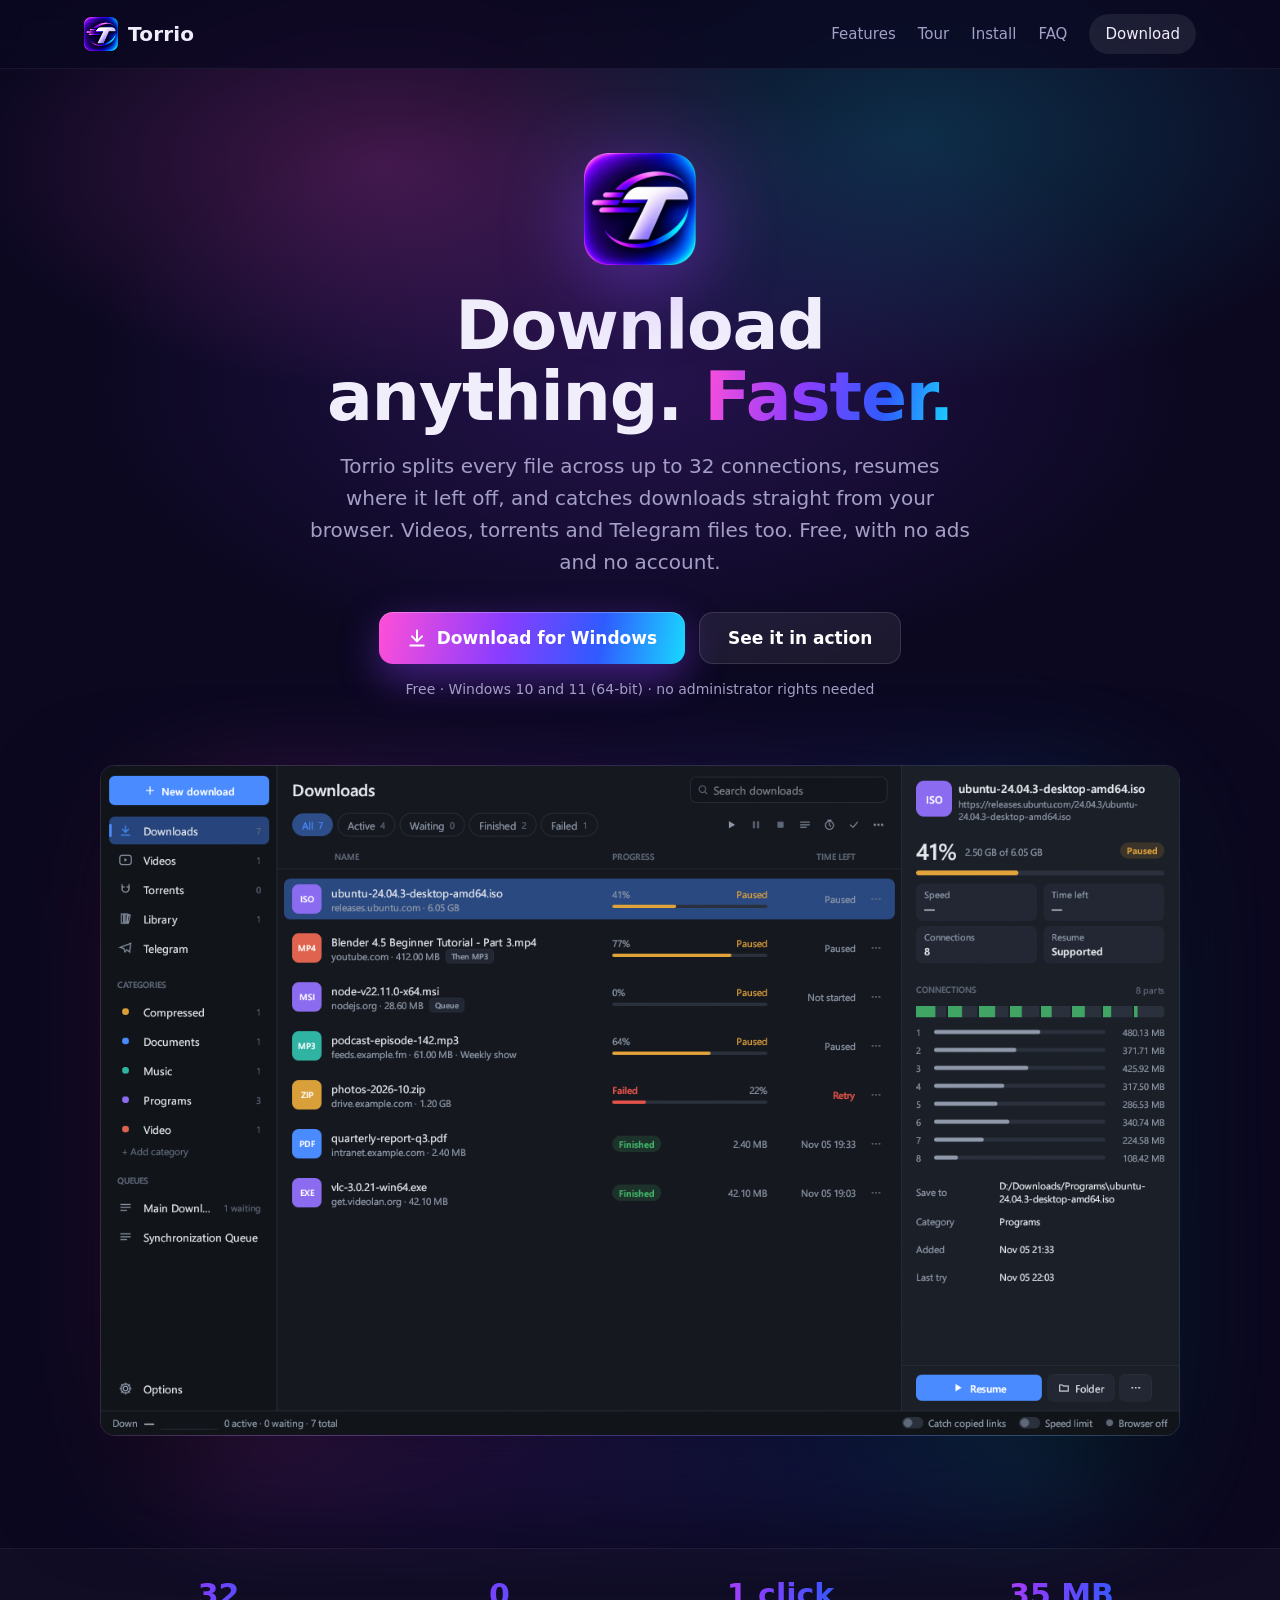
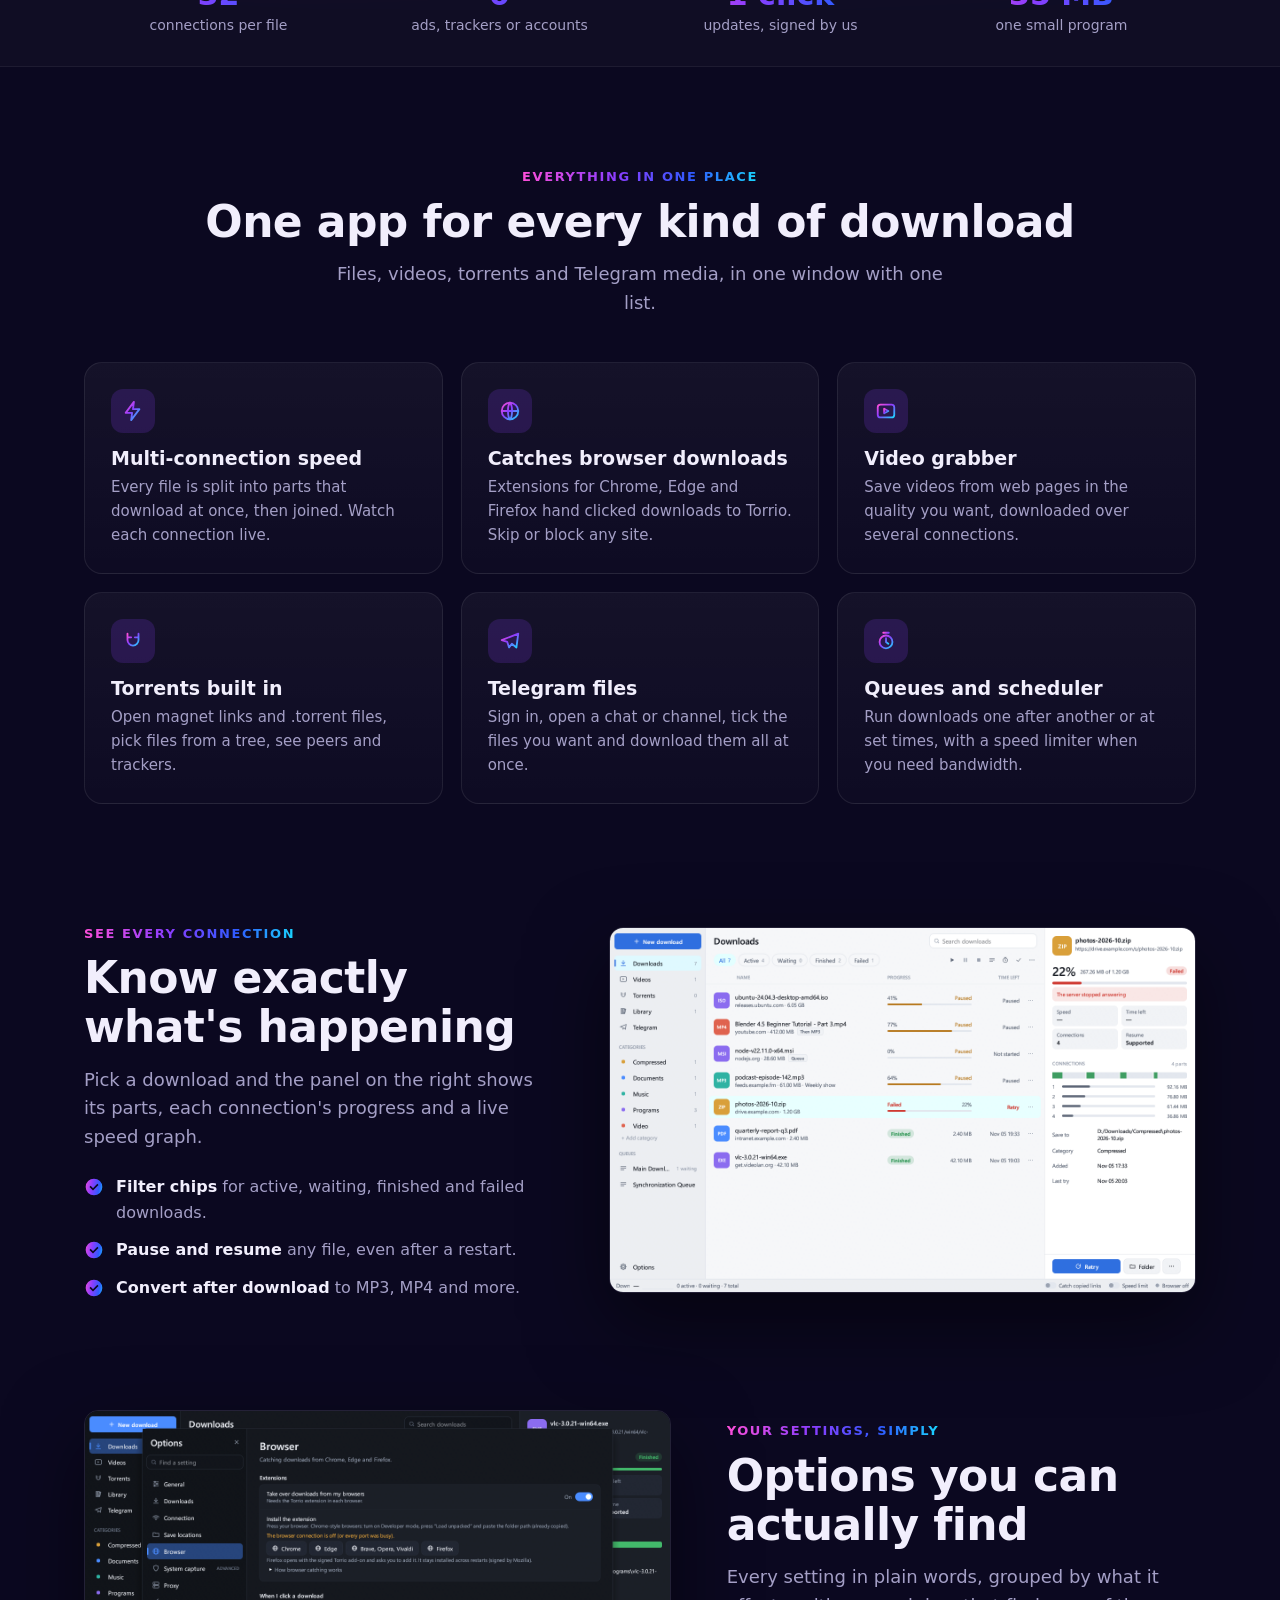
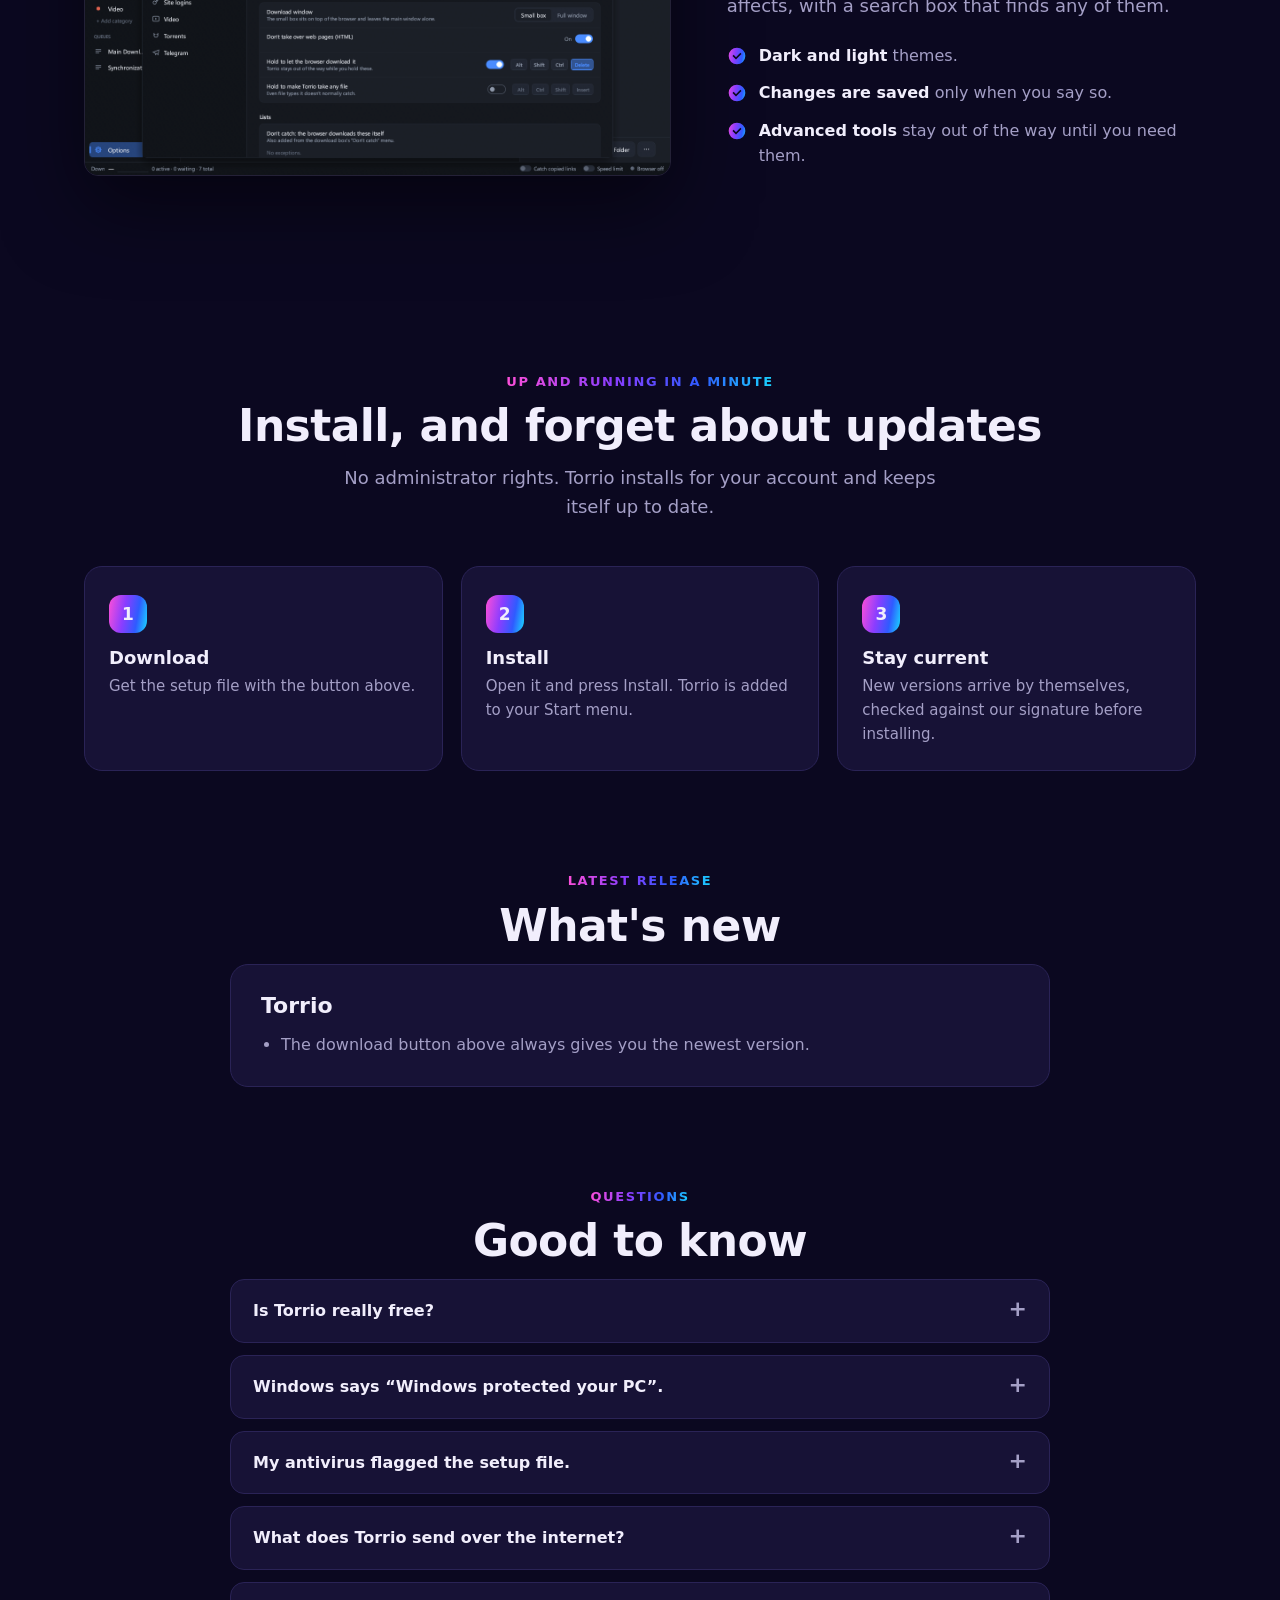
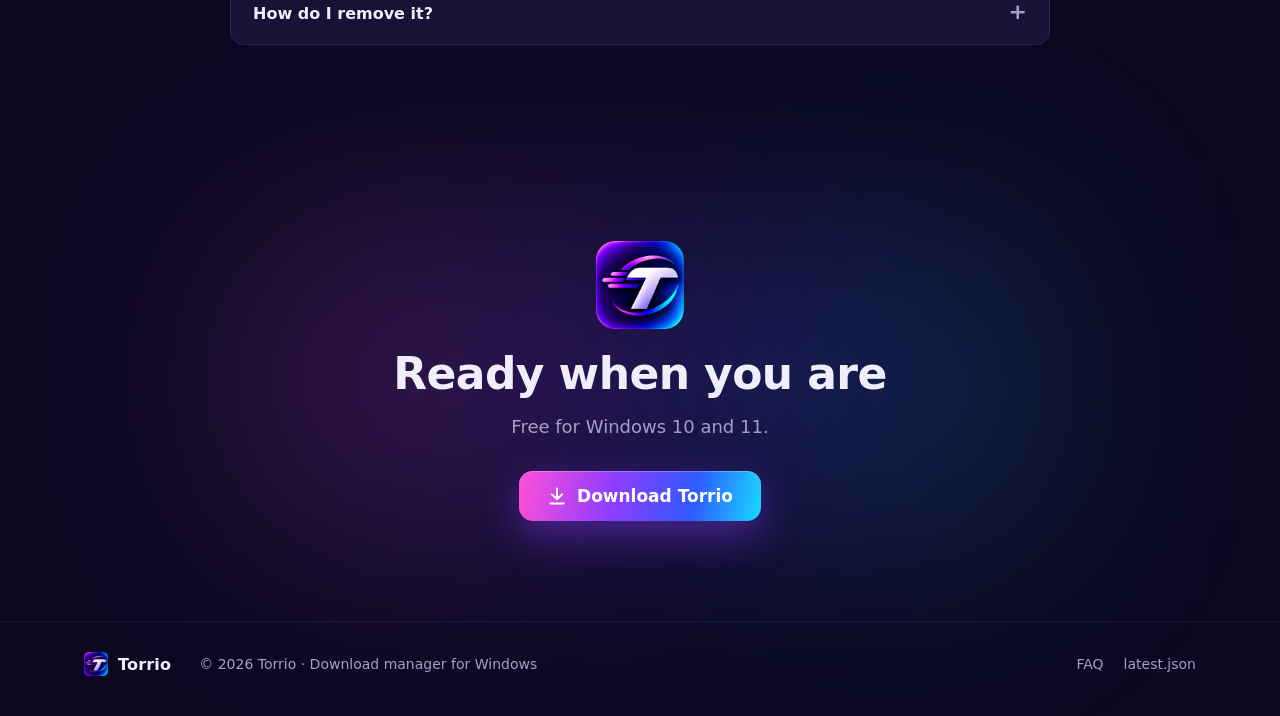
==== index.html @ 5f0082dd "Torrio 1.0.0: app, extension and website" ====
<!DOCTYPE html>
<html lang="en">
<head>
<meta charset="utf-8">
<meta name="viewport" content="width=device-width, initial-scale=1">
<title>Torrio — fast, free download manager for Windows</title>
<meta name="description" content="Torrio is a free download manager for Windows: multi-connection downloads with pause and resume, browser catching, video grabbing, torrents and Telegram files. No ads, no account.">
<meta property="og:title" content="Torrio — fast, free download manager for Windows">
<meta property="og:description" content="Multi-connection downloads, browser catching, videos, torrents and Telegram files. Free, no ads.">
<meta property="og:image" content="assets/logo.png">
<meta name="theme-color" content="#0b0820">
<link rel="icon" type="image/png" sizes="32x32" href="assets/favicon-32.png">
<link rel="apple-touch-icon" href="assets/apple-touch-icon.png">
<style>
  :root {
    /* Brand: the logo's night-blue square with a pink → violet → cyan sweep. */
    --night: #0b0820;
    --panel: #171236;
    --line: #2a2356;
    --text: #f1eefc;
    --weak: #a49fc6;
    --pink: #ff4fd8;
    --violet: #8b3dff;
    --blue: #2f5bff;
    --cyan: #19d9ff;
    --sweep: linear-gradient(100deg, var(--pink), var(--violet) 40%, var(--blue) 72%, var(--cyan));
    --font: "Segoe UI Variable Text", "Segoe UI", system-ui, -apple-system, "Helvetica Neue", Arial, sans-serif;
    --display: "Segoe UI Variable Display", "Segoe UI", system-ui, -apple-system, "Helvetica Neue", Arial, sans-serif;
    color-scheme: dark;
  }
  * { box-sizing: border-box; }
  html { scroll-behavior: smooth; }
  body { margin: 0; background: var(--night); color: var(--text); font: 16px/1.6 var(--font); overflow-x: hidden; }
  a { color: var(--cyan); text-decoration: none; }
  a:hover { text-decoration: underline; }
  img { max-width: 100%; height: auto; display: block; }
  .wrap { max-width: 1160px; margin: 0 auto; padding: 0 24px; }
  .grad { background: var(--sweep); -webkit-background-clip: text; background-clip: text; color: transparent; }
  :focus-visible { outline: 2px solid var(--cyan); outline-offset: 3px; border-radius: 6px; }

  header { position: sticky; top: 0; z-index: 10; backdrop-filter: blur(14px); background: rgba(11, 8, 32, .72); border-bottom: 1px solid rgba(255,255,255,.06); }
  header .wrap { display: flex; align-items: center; height: 68px; gap: 28px; }
  .brand { display: flex; align-items: center; gap: 10px; color: var(--text); font: 700 20px var(--display); letter-spacing: .2px; }
  .brand:hover { text-decoration: none; }
  .brand img { width: 34px; height: 34px; }
  nav { display: flex; gap: 22px; margin-left: auto; align-items: center; }
  nav a { color: var(--weak); font-size: 15px; }
  nav a:hover { color: var(--text); text-decoration: none; }
  .nav-cta { padding: 8px 16px; border-radius: 999px; background: rgba(255,255,255,.08); color: var(--text) !important; }
  @media (max-width: 720px) { nav a:not(.nav-cta) { display: none; } }

  .hero { position: relative; padding: 84px 0 40px; text-align: center; }
  .hero::before { content: ""; position: absolute; inset: -120px 0 auto; height: 720px; z-index: -1;
    background: radial-gradient(600px 320px at 30% 30%, rgba(255,79,216,.22), transparent 70%),
                radial-gradient(640px 360px at 72% 26%, rgba(25,217,255,.18), transparent 70%),
                radial-gradient(800px 420px at 50% 60%, rgba(139,61,255,.20), transparent 70%); }
  .hero-logo { width: 112px; height: 112px; margin: 0 auto 26px; filter: drop-shadow(0 18px 40px rgba(139,61,255,.45)); }
  .hero h1 { font: 800 clamp(38px, 6vw, 68px)/1.04 var(--display); letter-spacing: -1.2px; margin: 0 auto 18px; max-width: 900px; text-wrap: balance; }
  .hero p.lead { color: var(--weak); font-size: clamp(17px, 2vw, 20px); max-width: 660px; margin: 0 auto 34px; }
  .cta { display: flex; gap: 14px; justify-content: center; flex-wrap: wrap; }
  .btn { display: inline-flex; align-items: center; gap: 10px; padding: 15px 28px; border-radius: 14px; font: 700 17px var(--font); border: 0; cursor: pointer; color: #fff; }
  .btn:hover { text-decoration: none; }
  .btn svg { width: 20px; height: 20px; }
  .btn-main { background: var(--sweep); box-shadow: 0 14px 40px rgba(139,61,255,.45), inset 0 1px 0 rgba(255,255,255,.25); }
  .btn-main:hover { filter: brightness(1.08); }
  .btn-ghost { background: rgba(255,255,255,.07); border: 1px solid rgba(255,255,255,.12); }
  .meta { margin-top: 14px; color: var(--weak); font-size: 14px; }
  .shot { position: relative; margin: 64px auto 0; max-width: 1080px; }
  .shot::before { content: ""; position: absolute; inset: 8% 6% -4%; background: var(--sweep); filter: blur(70px); opacity: .45; z-index: -1; border-radius: 40px; }
  .shot img { border-radius: 14px; border: 1px solid rgba(255,255,255,.12); box-shadow: 0 40px 100px rgba(0,0,0,.6); }

  .strip { border-top: 1px solid rgba(255,255,255,.06); border-bottom: 1px solid rgba(255,255,255,.06); background: rgba(255,255,255,.02); margin-top: 72px; }
  .strip .wrap { display: grid; grid-template-columns: repeat(4, 1fr); gap: 12px; padding: 28px 24px; text-align: center; }
  .strip b { display: block; font: 800 30px var(--display); }
  .strip span { color: var(--weak); font-size: 14px; }
  @media (max-width: 720px) { .strip .wrap { grid-template-columns: repeat(2, 1fr); row-gap: 22px; } }

  section { padding: 96px 0; }
  .kicker { font-size: 13px; font-weight: 700; letter-spacing: 1.6px; text-transform: uppercase; display: inline-block; }
  h2 { font: 800 clamp(30px, 4vw, 44px)/1.12 var(--display); letter-spacing: -.6px; margin: 8px 0 14px; text-wrap: balance; }
  .sub { color: var(--weak); max-width: 620px; margin: 0 0 44px; font-size: 18px; }
  .center { text-align: center; }
  .center .sub { margin-left: auto; margin-right: auto; }

  .features { display: grid; grid-template-columns: repeat(3, 1fr); gap: 18px; }
  @media (max-width: 900px) { .features { grid-template-columns: repeat(2, 1fr); } }
  @media (max-width: 600px) { .features { grid-template-columns: 1fr; } }
  .card { background: linear-gradient(180deg, rgba(255,255,255,.045), rgba(255,255,255,.015)); border: 1px solid rgba(255,255,255,.08); border-radius: 18px; padding: 26px; }
  .card h3 { margin: 14px 0 6px; font: 700 19px var(--display); }
  .card p { margin: 0; color: var(--weak); font-size: 15px; }
  .ico { width: 44px; height: 44px; border-radius: 12px; display: grid; place-items: center; background: rgba(139,61,255,.18); }
  .ico svg { width: 22px; height: 22px; stroke: url(#sweep); }

  .split { display: grid; grid-template-columns: 1fr 1.25fr; gap: 56px; align-items: center; }
  .split.rev { grid-template-columns: 1.25fr 1fr; }
  .split.rev .text { order: 2; }
  @media (max-width: 900px) { .split, .split.rev { grid-template-columns: 1fr; } .split.rev .text { order: 0; } }
  .split img { border-radius: 14px; border: 1px solid rgba(255,255,255,.1); box-shadow: 0 30px 80px rgba(0,0,0,.5); }
  .ticks { list-style: none; padding: 0; margin: 22px 0 0; display: grid; gap: 12px; }
  .ticks li { display: flex; gap: 12px; color: var(--weak); }
  .ticks li::before { content: ""; flex: none; width: 20px; height: 20px; margin-top: 3px; border-radius: 50%; background: var(--sweep);
    -webkit-mask: url("data:image/svg+xml,%3Csvg xmlns='http://www.w3.org/2000/svg' viewBox='0 0 24 24'%3E%3Cpath d='M12 2a10 10 0 100 20 10 10 0 000-20zm-1.2 14.2L6.6 12l1.4-1.4 2.8 2.8 5.2-5.2 1.4 1.4-6.6 6.6z'/%3E%3C/svg%3E") center/contain no-repeat;
            mask: url("data:image/svg+xml,%3Csvg xmlns='http://www.w3.org/2000/svg' viewBox='0 0 24 24'%3E%3Cpath d='M12 2a10 10 0 100 20 10 10 0 000-20zm-1.2 14.2L6.6 12l1.4-1.4 2.8 2.8 5.2-5.2 1.4 1.4-6.6 6.6z'/%3E%3C/svg%3E") center/contain no-repeat; }
  .ticks b { color: var(--text); font-weight: 600; }

  .steps { display: grid; grid-template-columns: repeat(3, 1fr); gap: 18px; counter-reset: s; }
  @media (max-width: 800px) { .steps { grid-template-columns: 1fr; } }
  .step { position: relative; padding: 28px 24px 24px; border-radius: 18px; background: var(--panel); border: 1px solid var(--line); counter-increment: s; }
  .step::before { content: counter(s); display: grid; place-items: center; width: 38px; height: 38px; border-radius: 12px; background: var(--sweep); font: 800 17px var(--display); margin-bottom: 14px; }
  .step h3 { margin: 0 0 6px; font: 700 18px var(--display); }
  .step p { margin: 0; color: var(--weak); font-size: 15px; }

  .faq { max-width: 820px; margin: 0 auto; display: grid; gap: 12px; }
  details { background: var(--panel); border: 1px solid var(--line); border-radius: 14px; padding: 18px 22px; }
  summary { cursor: pointer; font-weight: 600; list-style: none; display: flex; justify-content: space-between; gap: 16px; }
  summary::-webkit-details-marker { display: none; }
  summary::after { content: "+"; color: var(--weak); font-size: 22px; line-height: 1; }
  details[open] summary::after { content: "–"; }
  details p { color: var(--weak); margin: 12px 0 0; }

  .release { max-width: 820px; margin: 0 auto; background: var(--panel); border: 1px solid var(--line); border-radius: 18px; padding: 28px 30px; }
  .release h3 { margin: 0; font: 700 22px var(--display); }
  .release .date { color: var(--weak); font-size: 14px; margin: 2px 0 14px; }
  .release ul { margin: 0; padding-left: 20px; color: var(--weak); }

  .final { text-align: center; padding: 100px 0; position: relative; }
  .final::before { content: ""; position: absolute; inset: 20% 20%; background: var(--sweep); filter: blur(120px); opacity: .25; z-index: -1; }
  .final img { width: 88px; margin: 0 auto 20px; }

  footer { border-top: 1px solid rgba(255,255,255,.06); padding: 30px 0 40px; color: var(--weak); font-size: 14px; }
  footer .wrap { display: flex; flex-wrap: wrap; gap: 14px 28px; align-items: center; }
  footer .brand { font-size: 16px; }
  footer .brand img { width: 24px; height: 24px; }
  footer .links { margin-left: auto; display: flex; gap: 20px; }
  footer a { color: var(--weak); }

  @media (prefers-reduced-motion: reduce) { html { scroll-behavior: auto; } }
</style>
</head>
<body>
<svg width="0" height="0" style="position:absolute" aria-hidden="true">
  <defs><linearGradient id="sweep" x1="0" y1="0" x2="1" y2="1"><stop offset="0" stop-color="#ff4fd8"/><stop offset=".45" stop-color="#8b3dff"/><stop offset="1" stop-color="#19d9ff"/></linearGradient></defs>
</svg>

<header>
  <div class="wrap">
    <a class="brand" href="#top"><img src="assets/logo.png" alt="" width="34" height="34">Torrio</a>
    <nav aria-label="Main">
      <a href="#features">Features</a>
      <a href="#tour">Tour</a>
      <a href="#install">Install</a>
      <a href="#faq">FAQ</a>
      <a class="nav-cta dl-link" href="#download">Download</a>
    </nav>
  </div>
</header>

<main id="top">
  <div class="hero">
    <div class="wrap">
      <img class="hero-logo" src="assets/logo.png" alt="Torrio logo" width="112" height="112">
      <h1>Download anything. <span class="grad">Faster.</span></h1>
      <p class="lead">Torrio splits every file across up to 32 connections, resumes where it left off, and catches downloads straight from your browser. Videos, torrents and Telegram files too. Free, with no ads and no account.</p>
      <div class="cta" id="download">
        <a class="btn btn-main dl-link" id="dl" href="#download">
          <svg viewBox="0 0 24 24" fill="none" stroke="currentColor" stroke-width="2.4" stroke-linecap="round" stroke-linejoin="round"><path d="M12 3v12M6 10l6 6 6-6M4 21h16"/></svg>
          <span id="dl-text">Download for Windows</span>
        </a>
        <a class="btn btn-ghost" href="#tour">See it in action</a>
      </div>
      <div class="meta" id="dl-meta">Free · Windows 10 and 11 (64-bit) · no administrator rights needed</div>
      <div class="shot"><img src="assets/screen-downloads.png" alt="Torrio's main window: downloads with progress bars and a detail panel showing eight connections" width="1320" height="820"></div>
    </div>
  </div>

  <div class="strip">
    <div class="wrap">
      <div><b class="grad">32</b><span>connections per file</span></div>
      <div><b class="grad">0</b><span>ads, trackers or accounts</span></div>
      <div><b class="grad">1 click</b><span>updates, signed by us</span></div>
      <div><b class="grad">35 MB</b><span>one small program</span></div>
    </div>
  </div>

  <section id="features">
    <div class="wrap">
      <div class="center">
        <div class="kicker grad">Everything in one place</div>
        <h2>One app for every kind of download</h2>
        <p class="sub">Files, videos, torrents and Telegram media, in one window with one list.</p>
      </div>
      <div class="features">
        <div class="card"><div class="ico"><svg viewBox="0 0 24 24" fill="none" stroke-width="2" stroke-linecap="round" stroke-linejoin="round"><path d="M13 2L4 14h7l-1 8 9-12h-7z"/></svg></div><h3>Multi-connection speed</h3><p>Every file is split into parts that download at once, then joined. Watch each connection live.</p></div>
        <div class="card"><div class="ico"><svg viewBox="0 0 24 24" fill="none" stroke-width="2" stroke-linecap="round" stroke-linejoin="round"><circle cx="12" cy="12" r="9"/><path d="M3 12h18M12 3c3 3 3 15 0 18M12 3c-3 3-3 15 0 18"/></svg></div><h3>Catches browser downloads</h3><p>Extensions for Chrome, Edge and Firefox hand clicked downloads to Torrio. Skip or block any site.</p></div>
        <div class="card"><div class="ico"><svg viewBox="0 0 24 24" fill="none" stroke-width="2" stroke-linecap="round" stroke-linejoin="round"><rect x="3" y="5" width="18" height="14" rx="3"/><path d="M10 9.5v5l4.5-2.5z"/></svg></div><h3>Video grabber</h3><p>Save videos from web pages in the quality you want, downloaded over several connections.</p></div>
        <div class="card"><div class="ico"><svg viewBox="0 0 24 24" fill="none" stroke-width="2" stroke-linecap="round" stroke-linejoin="round"><path d="M6 4v7a6 6 0 0012 0V4M6 8h4M14 8h4"/></svg></div><h3>Torrents built in</h3><p>Open magnet links and .torrent files, pick files from a tree, see peers and trackers.</p></div>
        <div class="card"><div class="ico"><svg viewBox="0 0 24 24" fill="none" stroke-width="2" stroke-linecap="round" stroke-linejoin="round"><path d="M21 4L3 11l6 2 2 6 3-4 5 4z"/></svg></div><h3>Telegram files</h3><p>Sign in, open a chat or channel, tick the files you want and download them all at once.</p></div>
        <div class="card"><div class="ico"><svg viewBox="0 0 24 24" fill="none" stroke-width="2" stroke-linecap="round" stroke-linejoin="round"><circle cx="12" cy="13" r="7"/><path d="M12 9v4l2.5 2M9 3h6"/></svg></div><h3>Queues and scheduler</h3><p>Run downloads one after another or at set times, with a speed limiter when you need bandwidth.</p></div>
      </div>
    </div>
  </section>

  <section id="tour" style="padding-top:20px">
    <div class="wrap" style="display:grid;gap:110px">
      <div class="split">
        <div class="text">
          <div class="kicker grad">See every connection</div>
          <h2>Know exactly what's happening</h2>
          <p class="sub" style="margin-bottom:0">Pick a download and the panel on the right shows its parts, each connection's progress and a live speed graph.</p>
          <ul class="ticks">
            <li><span><b>Filter chips</b> for active, waiting, finished and failed downloads.</span></li>
            <li><span><b>Pause and resume</b> any file, even after a restart.</span></li>
            <li><span><b>Convert after download</b> to MP3, MP4 and more.</span></li>
          </ul>
        </div>
        <img src="assets/screen-light.png" alt="Torrio in its light theme with a failed download selected and its connections listed" width="1320" height="820" loading="lazy">
      </div>
      <div class="split rev">
        <div class="text">
          <div class="kicker grad">Your settings, simply</div>
          <h2>Options you can actually find</h2>
          <p class="sub" style="margin-bottom:0">Every setting in plain words, grouped by what it affects, with a search box that finds any of them.</p>
          <ul class="ticks">
            <li><span><b>Dark and light</b> themes.</span></li>
            <li><span><b>Changes are saved</b> only when you say so.</span></li>
            <li><span><b>Advanced tools</b> stay out of the way until you need them.</span></li>
          </ul>
        </div>
        <img src="assets/screen-options.png" alt="Torrio's Options window showing the Browser section" width="1320" height="820" loading="lazy">
      </div>
    </div>
  </section>

  <section id="install">
    <div class="wrap">
      <div class="center">
        <div class="kicker grad">Up and running in a minute</div>
        <h2>Install, and forget about updates</h2>
        <p class="sub">No administrator rights. Torrio installs for your account and keeps itself up to date.</p>
      </div>
      <div class="steps">
        <div class="step"><h3>Download</h3><p>Get the setup file with the button above.</p></div>
        <div class="step"><h3>Install</h3><p>Open it and press Install. Torrio is added to your Start menu.</p></div>
        <div class="step"><h3>Stay current</h3><p>New versions arrive by themselves, checked against our signature before installing.</p></div>
      </div>
    </div>
  </section>

  <section id="changes" style="padding-top:0">
    <div class="wrap">
      <div class="center">
        <div class="kicker grad">Latest release</div>
        <h2>What's new</h2>
      </div>
      <div class="release">
        <h3 id="ch-ver">Torrio</h3>
        <div class="date" id="ch-date"></div>
        <ul id="ch-list"><li>The download button above always gives you the newest version.</li></ul>
      </div>
    </div>
  </section>

  <section id="faq" style="padding-top:0">
    <div class="wrap">
      <div class="center">
        <div class="kicker grad">Questions</div>
        <h2>Good to know</h2>
      </div>
      <div class="faq">
        <details><summary>Is Torrio really free?</summary><p>Yes. No ads, no paid tier and no account.</p></details>
        <details><summary>Windows says “Windows protected your PC”.</summary><p>New programs from small publishers can show this SmartScreen message. Click <b>More info</b>, then <b>Run anyway</b>.</p></details>
        <details><summary>My antivirus flagged the setup file.</summary><p>Some antivirus programs are suspicious of any new installer that sets up file types and browser integration. Torrio contains no malware. If yours objects, allow the file or report it as a false positive to your antivirus vendor.</p></details>
        <details><summary>What does Torrio send over the internet?</summary><p>Only what you download, plus a check on this website for new versions (you can turn that off in Options). No usage data.</p></details>
        <details><summary>How do I remove it?</summary><p>Windows <b>Settings › Apps</b>, like any other program. Files you downloaded are never touched.</p></details>
      </div>
    </div>
  </section>

  <div class="final">
    <div class="wrap">
      <img src="assets/logo.png" alt="" width="88" height="88" loading="lazy">
      <h2>Ready when you are</h2>
      <p class="sub" style="margin:0 auto 30px">Free for Windows 10 and 11.</p>
      <a class="btn btn-main dl-link" href="#download">
        <svg viewBox="0 0 24 24" fill="none" stroke="currentColor" stroke-width="2.4" stroke-linecap="round" stroke-linejoin="round"><path d="M12 3v12M6 10l6 6 6-6M4 21h16"/></svg>
        Download Torrio
      </a>
    </div>
  </div>
</main>

<footer>
  <div class="wrap">
    <a class="brand" href="#top"><img src="assets/logo.png" alt="" width="24" height="24">Torrio</a>
    <span>© <span id="year">2026</span> Torrio · Download manager for Windows</span>
    <div class="links"><a href="#faq">FAQ</a><a href="latest.json">latest.json</a></div>
  </div>
</footer>

<script>
document.getElementById("year").textContent = new Date().getFullYear();
// Fill the download buttons and "What's new" from the same signed latest.json the app reads.
fetch("latest.json", { cache: "no-store" })
  .then(r => r.ok ? r.json() : Promise.reject(r.status))
  .then(m => {
    if (!m || !m.url || !m.version) return;
    document.querySelectorAll(".dl-link").forEach(a => a.href = m.url);
    document.getElementById("dl-text").textContent = "Download Torrio " + m.version;
    const mb = m.size ? " · " + (m.size / 1048576).toFixed(1) + " MB" : "";
    document.getElementById("dl-meta").textContent = "Free · Windows 10 and 11 (64-bit)" + mb + (m.date ? " · released " + m.date : "");
    document.getElementById("ch-ver").textContent = "Version " + m.version;
    document.getElementById("ch-date").textContent = m.date || "";
    const lines = (m.notes || "").split("\n").map(s => s.replace(/^[\s\-*•]+/, "").trim()).filter(Boolean);
    if (lines.length) {
      const list = document.getElementById("ch-list");
      list.textContent = "";
      for (const l of lines) { const li = document.createElement("li"); li.textContent = l; list.appendChild(li); }
    }
  })
  .catch(() => {});
</script>
</body>
</html>
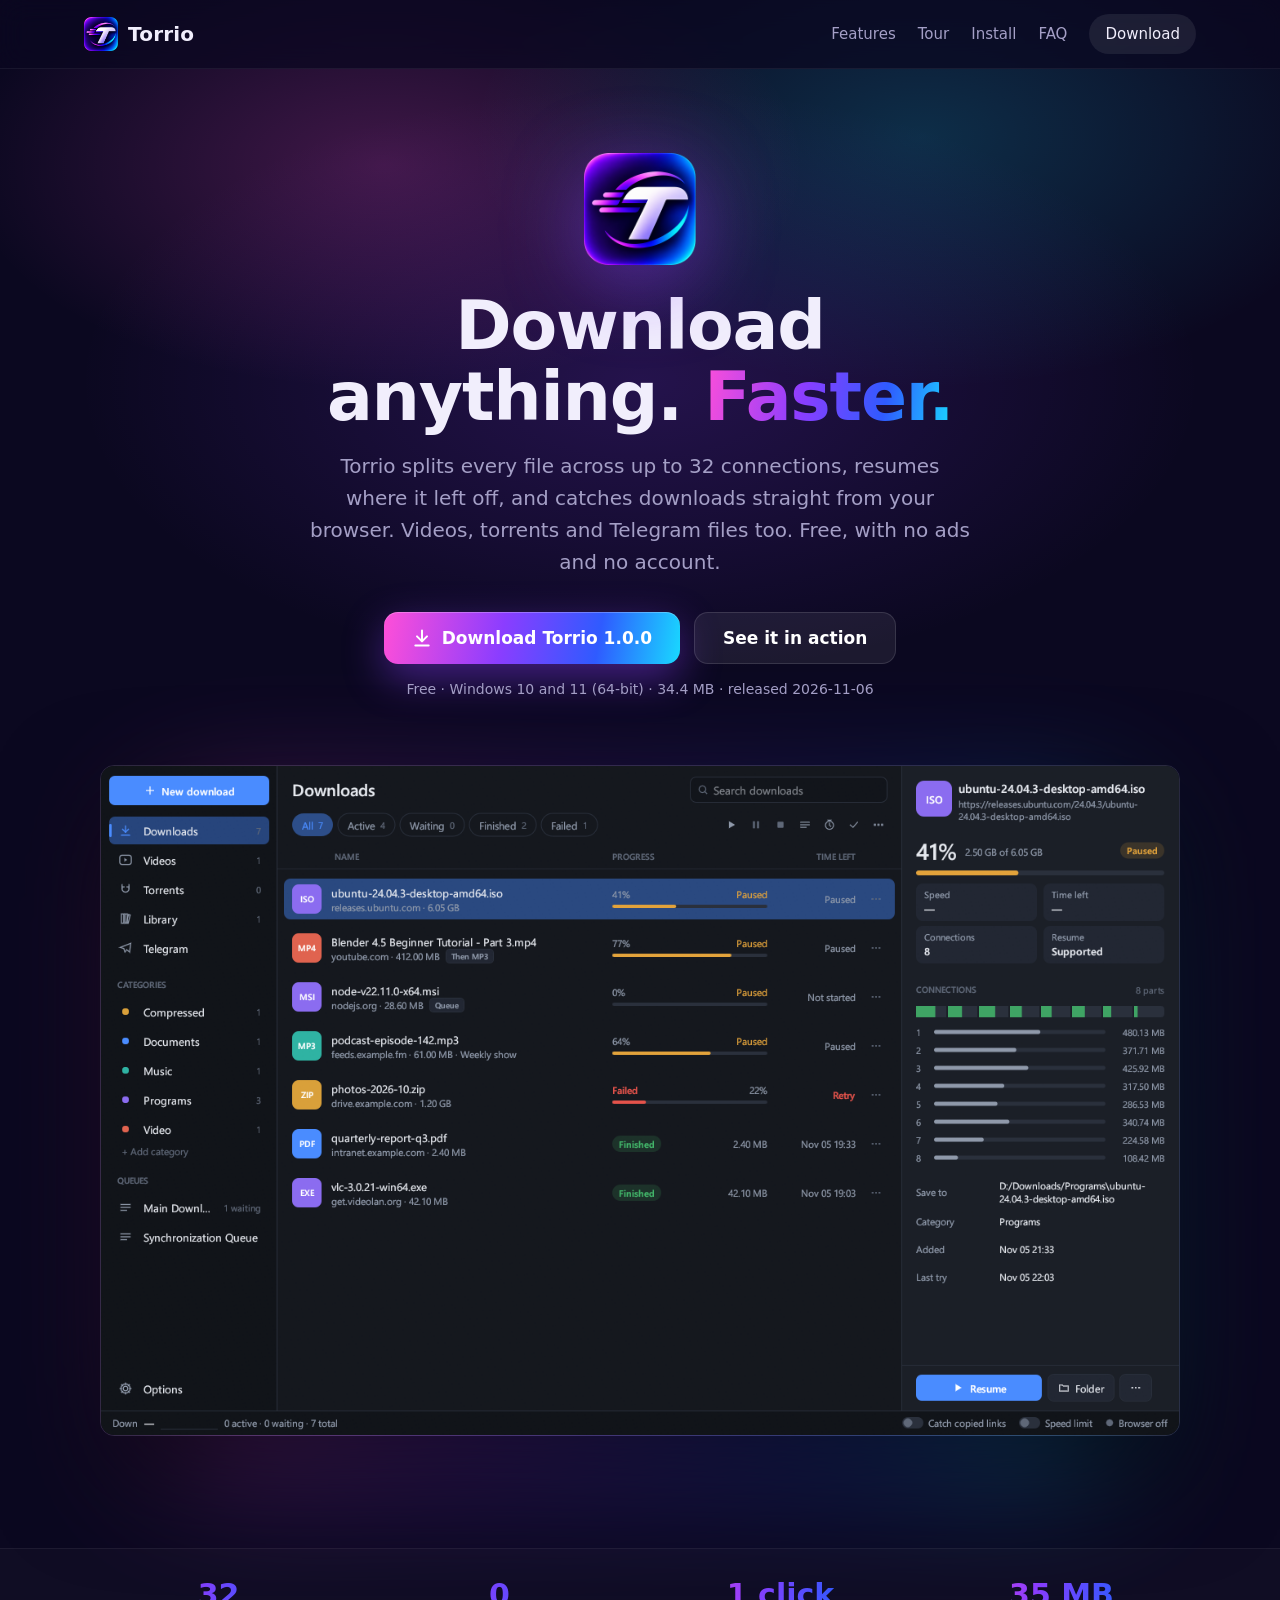
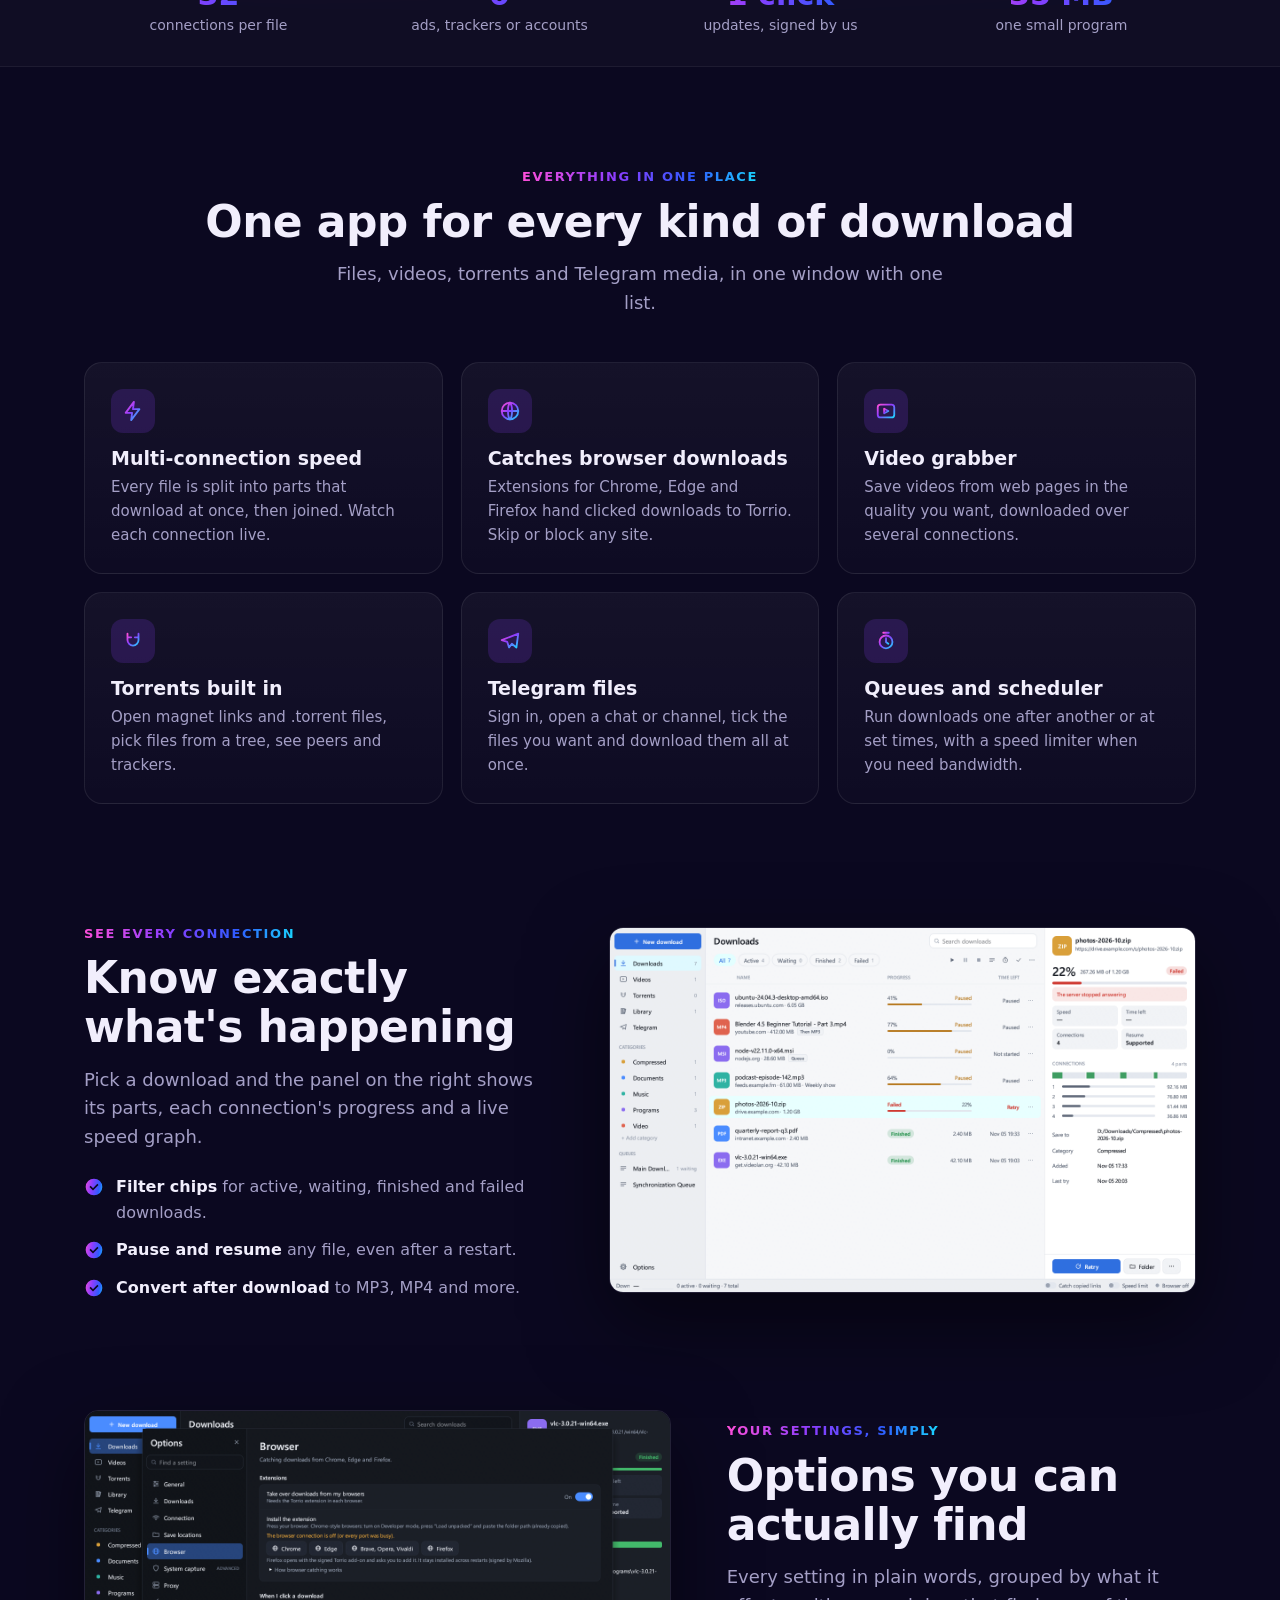
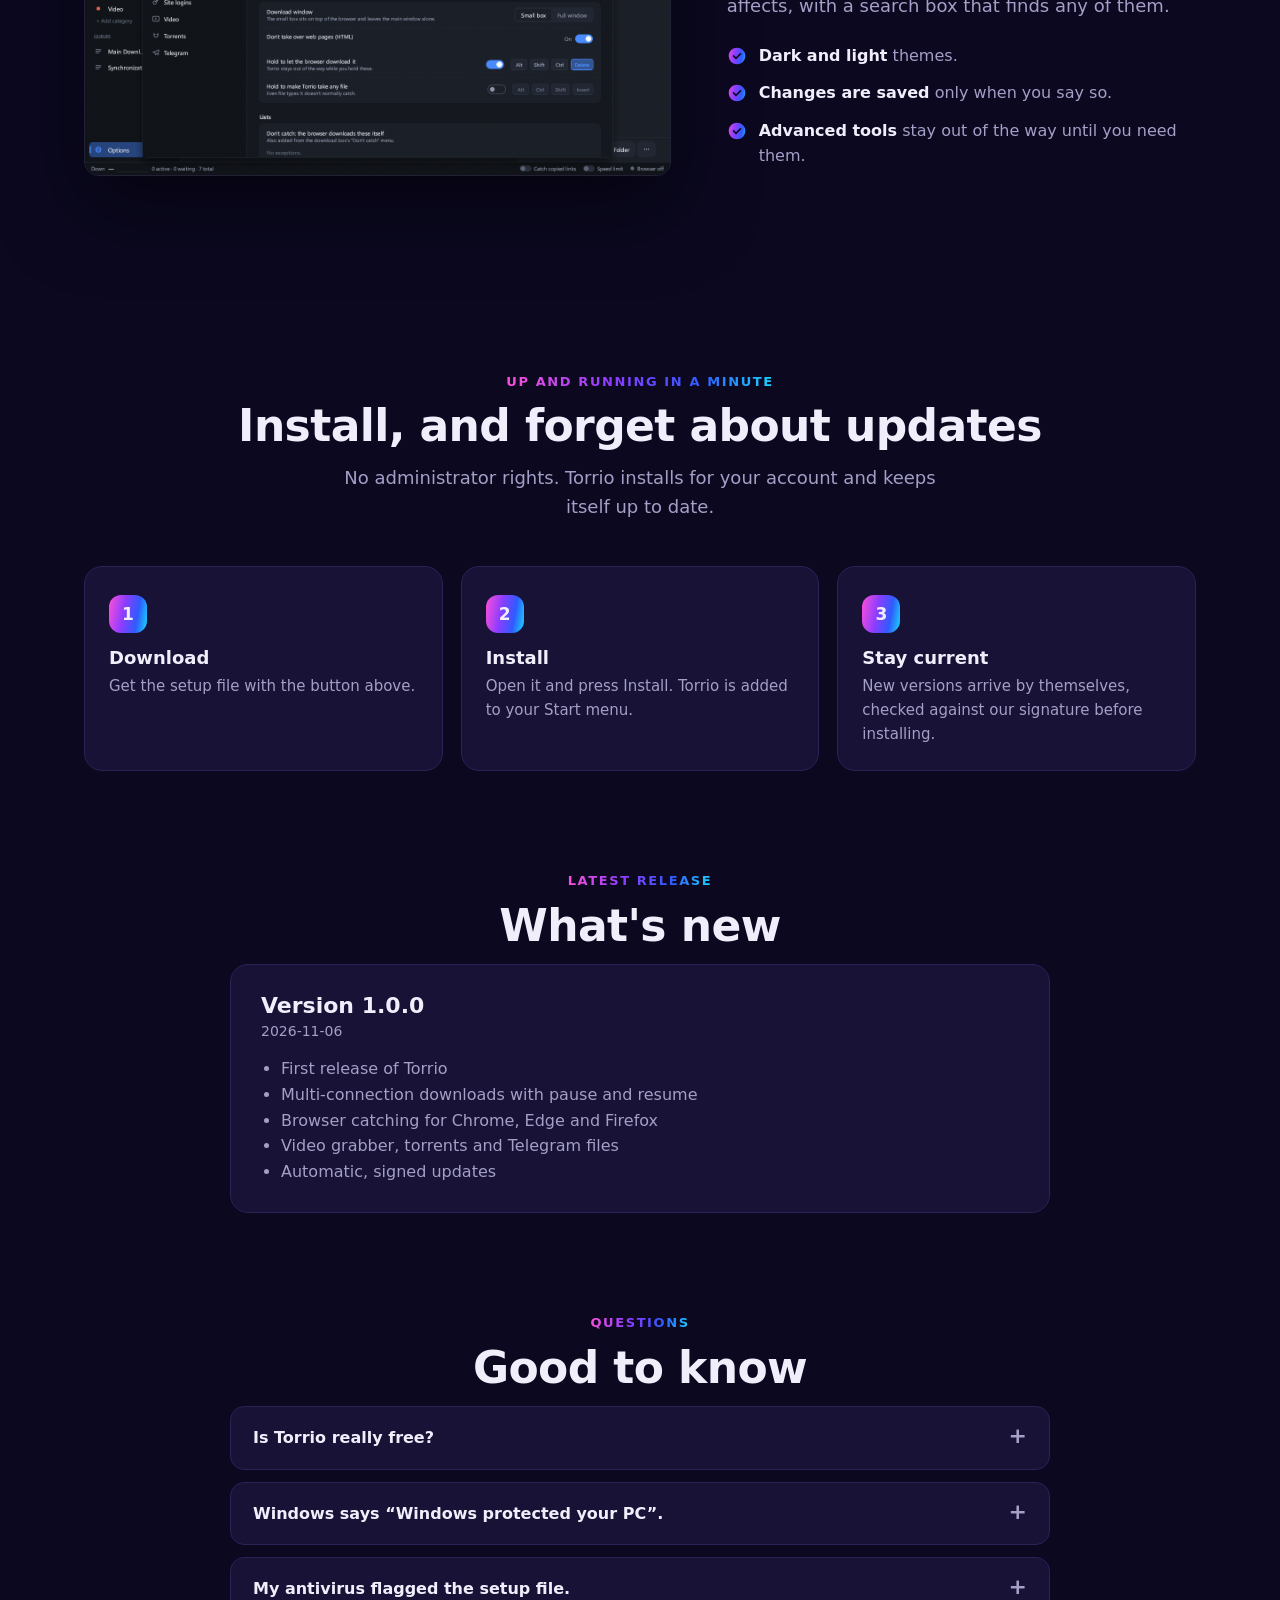
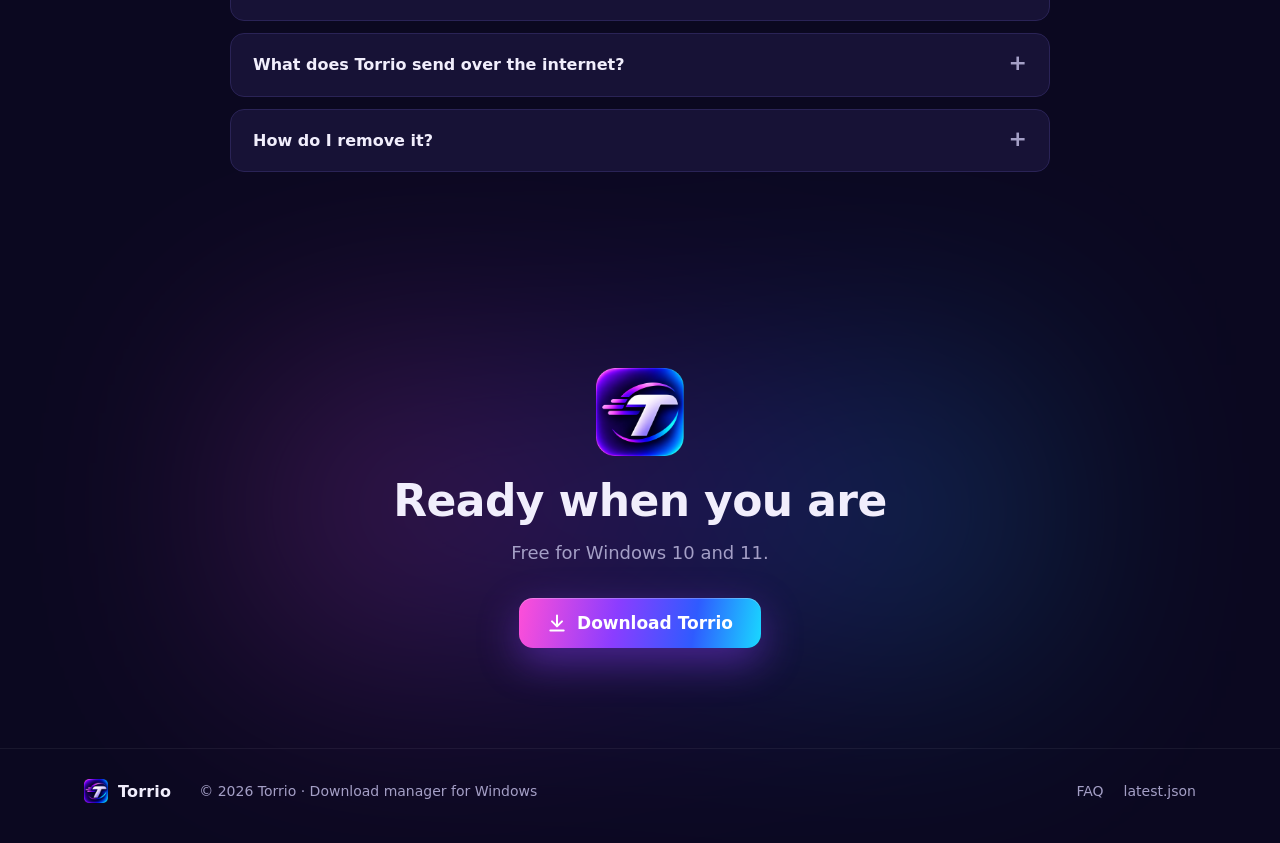
==== commit 0d659cda: "Website: download links fall back to the releases page; skip Jekyll" ====
--- a/index.html
+++ b/index.html
@@ -150,7 +150,7 @@
       <a href="#tour">Tour</a>
       <a href="#install">Install</a>
       <a href="#faq">FAQ</a>
-      <a class="nav-cta dl-link" href="#download">Download</a>
+      <a class="nav-cta dl-link" href="https://github.com/XDevNome/torrio-site/releases/latest">Download</a>
     </nav>
   </div>
 </header>
@@ -162,7 +162,7 @@
       <h1>Download anything. <span class="grad">Faster.</span></h1>
       <p class="lead">Torrio splits every file across up to 32 connections, resumes where it left off, and catches downloads straight from your browser. Videos, torrents and Telegram files too. Free, with no ads and no account.</p>
       <div class="cta" id="download">
-        <a class="btn btn-main dl-link" id="dl" href="#download">
+        <a class="btn btn-main dl-link" id="dl" href="https://github.com/XDevNome/torrio-site/releases/latest">
           <svg viewBox="0 0 24 24" fill="none" stroke="currentColor" stroke-width="2.4" stroke-linecap="round" stroke-linejoin="round"><path d="M12 3v12M6 10l6 6 6-6M4 21h16"/></svg>
           <span id="dl-text">Download for Windows</span>
         </a>
@@ -281,7 +281,7 @@
       <img src="assets/logo.png" alt="" width="88" height="88" loading="lazy">
       <h2>Ready when you are</h2>
       <p class="sub" style="margin:0 auto 30px">Free for Windows 10 and 11.</p>
-      <a class="btn btn-main dl-link" href="#download">
+      <a class="btn btn-main dl-link" href="https://github.com/XDevNome/torrio-site/releases/latest">
         <svg viewBox="0 0 24 24" fill="none" stroke="currentColor" stroke-width="2.4" stroke-linecap="round" stroke-linejoin="round"><path d="M12 3v12M6 10l6 6 6-6M4 21h16"/></svg>
         Download Torrio
       </a>
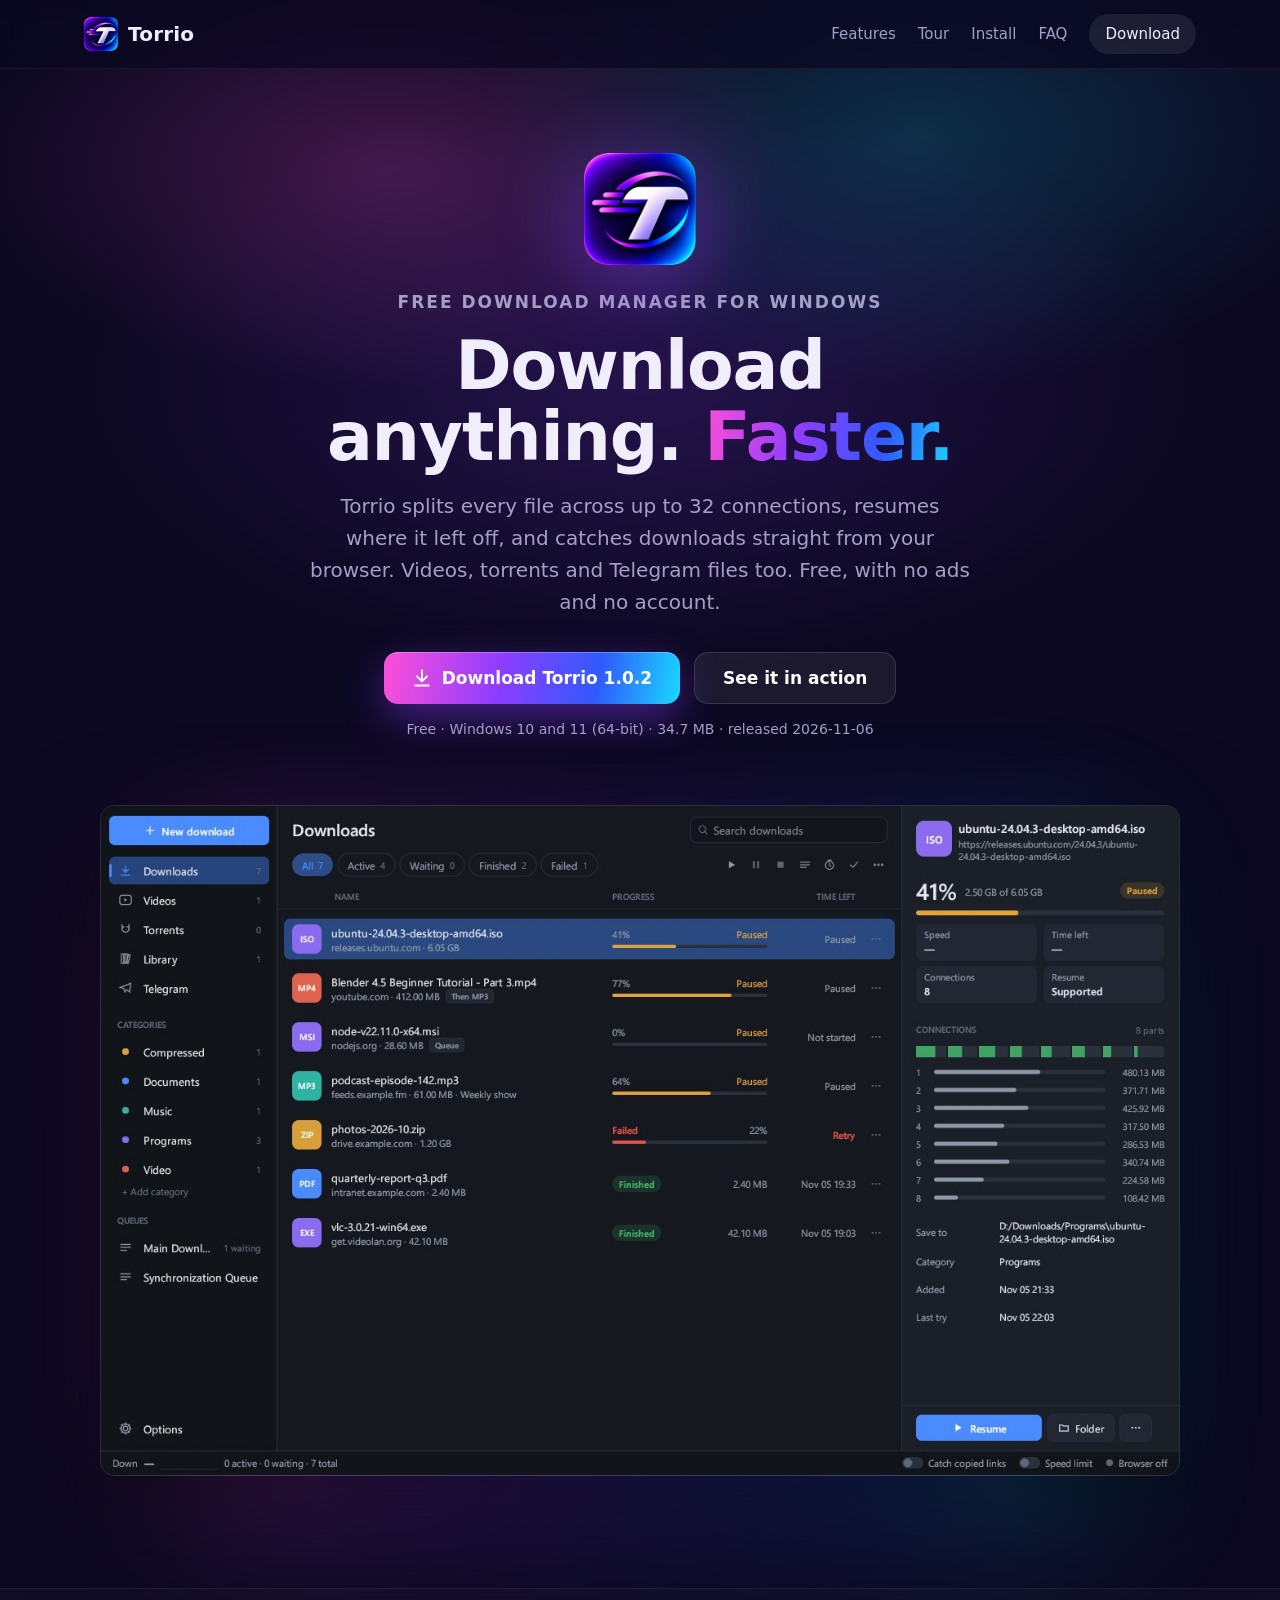
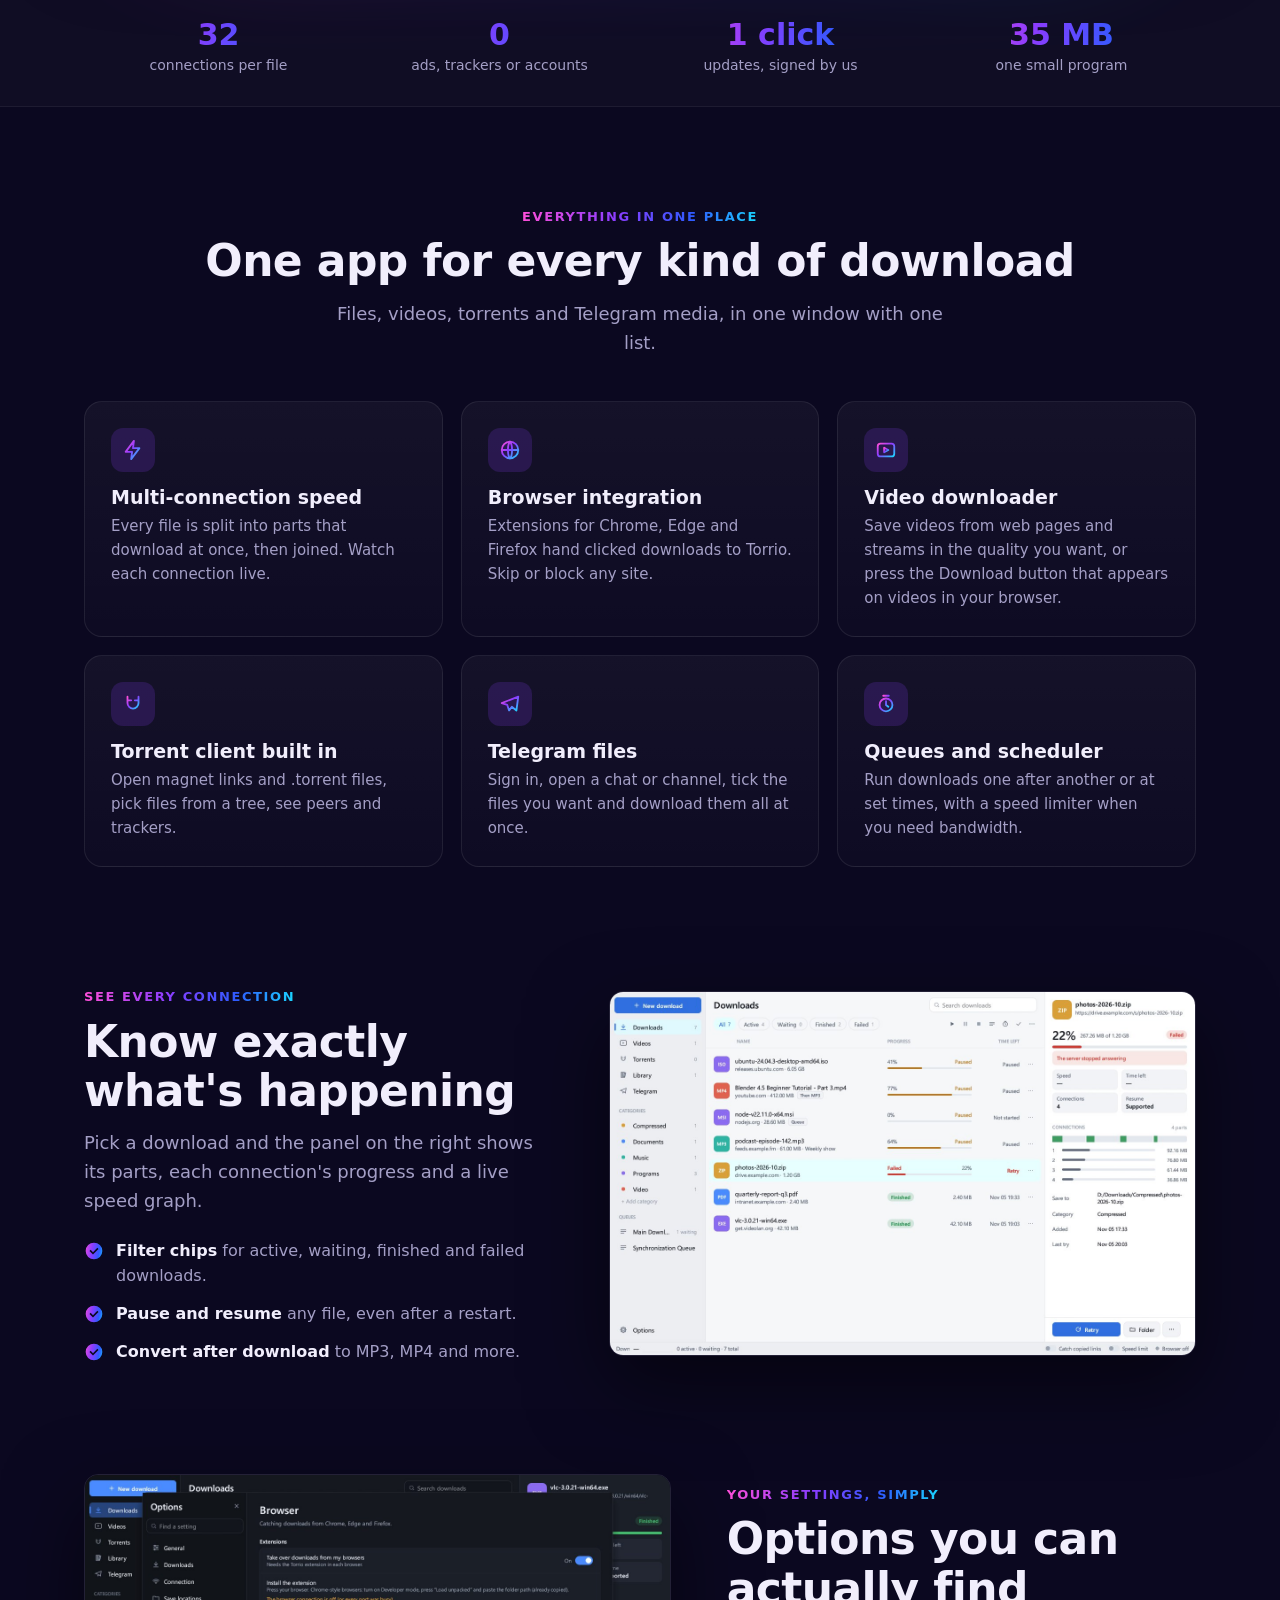
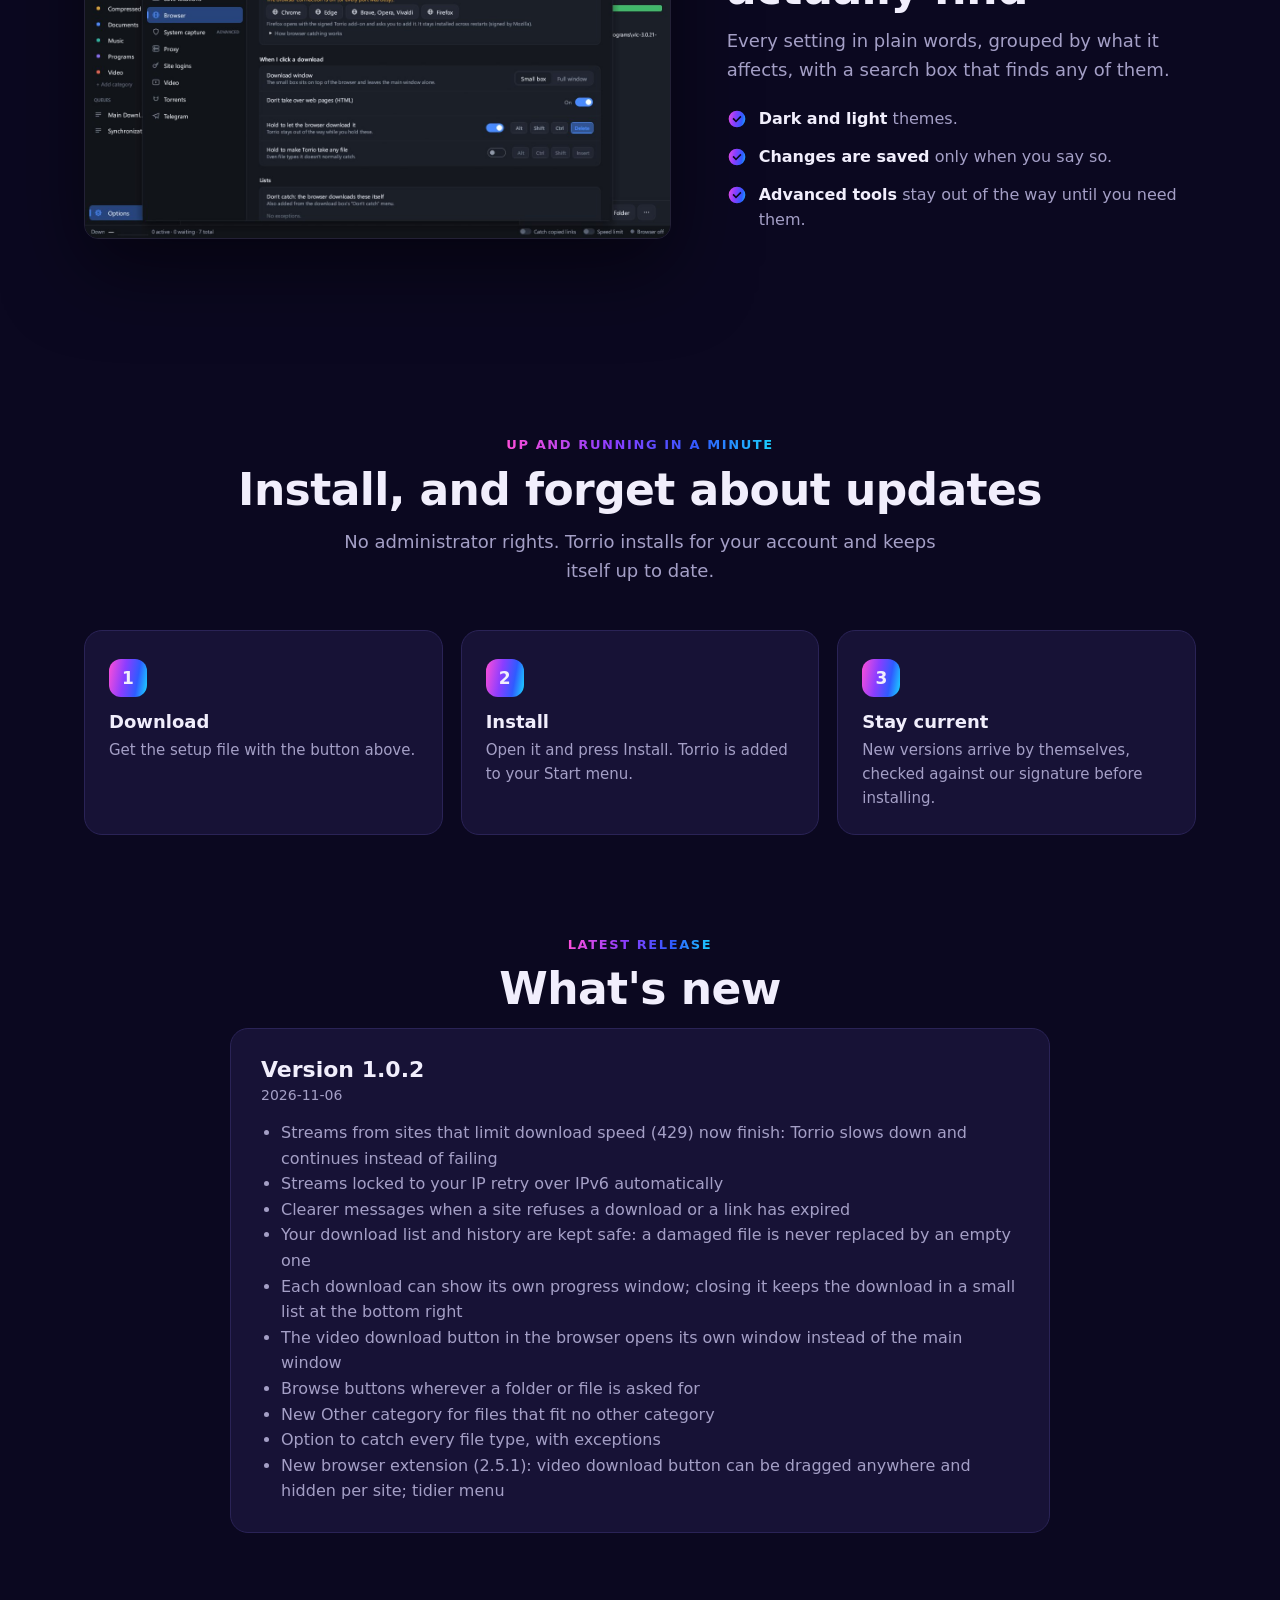
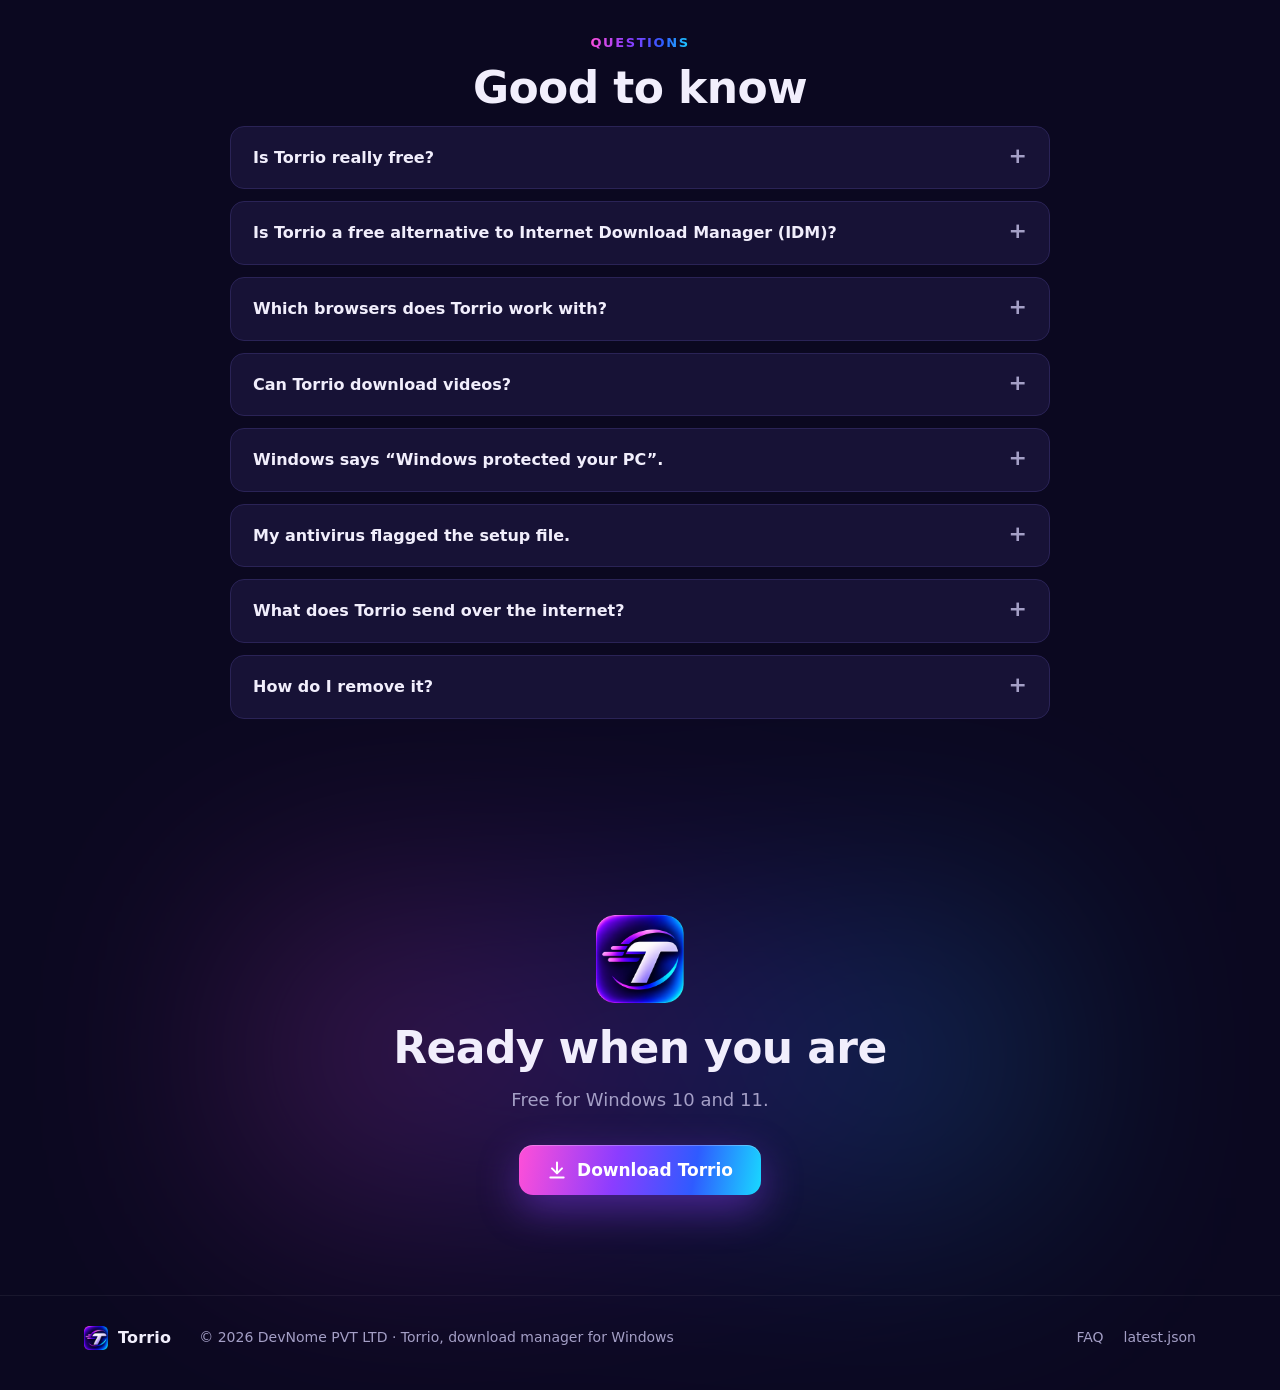
==== commit e8802ac0: "Website: search engine and sharing improvements" ====
--- a/index.html
+++ b/index.html
@@ -3,14 +3,97 @@
 <head>
 <meta charset="utf-8">
 <meta name="viewport" content="width=device-width, initial-scale=1">
-<title>Torrio — fast, free download manager for Windows</title>
-<meta name="description" content="Torrio is a free download manager for Windows: multi-connection downloads with pause and resume, browser catching, video grabbing, torrents and Telegram files. No ads, no account.">
-<meta property="og:title" content="Torrio — fast, free download manager for Windows">
-<meta property="og:description" content="Multi-connection downloads, browser catching, videos, torrents and Telegram files. Free, no ads.">
-<meta property="og:image" content="assets/logo.png">
+<title>Torrio: Free Download Manager for Windows 10 &amp; 11</title>
+<meta name="description" content="Torrio is a free download manager for Windows 10 and 11. Faster downloads over up to 32 connections, pause and resume, browser integration for Chrome, Edge and Firefox, a video downloader, torrents and Telegram files. No ads, no account.">
+<meta name="robots" content="index, follow, max-image-preview:large">
+<link rel="canonical" href="https://torrio.devnome.com/">
+<meta name="application-name" content="Torrio">
+<meta name="author" content="DevNome PVT LTD">
+<meta property="og:type" content="website">
+<meta property="og:site_name" content="Torrio">
+<meta property="og:url" content="https://torrio.devnome.com/">
+<meta property="og:title" content="Torrio: Free Download Manager for Windows">
+<meta property="og:description" content="Faster downloads over many connections, browser catching, a video downloader, torrents and Telegram files. Free, no ads, no account.">
+<meta property="og:image" content="https://torrio.devnome.com/assets/og-image.jpg">
+<meta property="og:image:width" content="1200">
+<meta property="og:image:height" content="630">
+<meta property="og:image:alt" content="Torrio download manager: download anything, faster">
+<meta property="og:locale" content="en_US">
+<meta name="twitter:card" content="summary_large_image">
+<meta name="twitter:title" content="Torrio: Free Download Manager for Windows">
+<meta name="twitter:description" content="Faster downloads over many connections, browser catching, a video downloader, torrents and Telegram files. Free, no ads.">
+<meta name="twitter:image" content="https://torrio.devnome.com/assets/og-image.jpg">
 <meta name="theme-color" content="#0b0820">
 <link rel="icon" type="image/png" sizes="32x32" href="assets/favicon-32.png">
 <link rel="apple-touch-icon" href="assets/apple-touch-icon.png">
+<link rel="preload" as="image" href="assets/screen-downloads.jpg" fetchpriority="high">
+<script type="application/ld+json">
+{
+  "@context": "https://schema.org",
+  "@graph": [
+    {
+      "@type": "SoftwareApplication",
+      "@id": "https://torrio.devnome.com/#app",
+      "name": "Torrio",
+      "alternateName": "Torrio Download Manager",
+      "description": "Free download manager for Windows with multi-connection downloads, pause and resume, browser integration, a video downloader, torrents and Telegram files.",
+      "url": "https://torrio.devnome.com/",
+      "downloadUrl": "https://github.com/XDevNome/torrio-site/releases/latest",
+      "applicationCategory": "UtilitiesApplication",
+      "applicationSubCategory": "Download manager",
+      "operatingSystem": "Windows 10, Windows 11",
+      "image": "https://torrio.devnome.com/assets/logo-256.png",
+      "screenshot": [
+        "https://torrio.devnome.com/assets/screen-downloads.jpg",
+        "https://torrio.devnome.com/assets/screen-light.jpg",
+        "https://torrio.devnome.com/assets/screen-options.jpg"
+      ],
+      "featureList": [
+        "Up to 32 connections per file",
+        "Pause and resume, even after a restart",
+        "Catches downloads from Chrome, Edge and Firefox",
+        "Video downloader for web pages and streams",
+        "Built-in torrent client with magnet links",
+        "Telegram file downloads",
+        "Queues, scheduler and speed limiter",
+        "Convert downloads to MP3, MP4 and more",
+        "Signed automatic updates"
+      ],
+      "isAccessibleForFree": true,
+      "offers": { "@type": "Offer", "price": "0", "priceCurrency": "USD" },
+      "publisher": { "@id": "https://torrio.devnome.com/#org" }
+    },
+    {
+      "@type": "Organization",
+      "@id": "https://torrio.devnome.com/#org",
+      "name": "DevNome PVT LTD",
+      "legalName": "DevNome PVT LTD",
+      "url": "https://torrio.devnome.com/",
+      "logo": "https://torrio.devnome.com/assets/logo-256.png"
+    },
+    {
+      "@type": "WebSite",
+      "@id": "https://torrio.devnome.com/#site",
+      "name": "Torrio",
+      "url": "https://torrio.devnome.com/",
+      "publisher": { "@id": "https://torrio.devnome.com/#org" }
+    },
+    {
+      "@type": "FAQPage",
+      "mainEntity": [
+        { "@type": "Question", "name": "Is Torrio really free?", "acceptedAnswer": { "@type": "Answer", "text": "Yes. No ads, no paid tier and no account." } },
+        { "@type": "Question", "name": "Is Torrio a free alternative to Internet Download Manager (IDM)?", "acceptedAnswer": { "@type": "Answer", "text": "Torrio does the same core job as IDM: it splits files across many connections, resumes interrupted downloads, catches downloads from your browser and saves videos from web pages. It is free, and also downloads torrents and Telegram files." } },
+        { "@type": "Question", "name": "Which browsers does Torrio work with?", "acceptedAnswer": { "@type": "Answer", "text": "Google Chrome, Microsoft Edge, Firefox and other Chromium-based browsers. Torrio installs its browser extension for you from Options › Browser." } },
+        { "@type": "Question", "name": "Can Torrio download videos?", "acceptedAnswer": { "@type": "Answer", "text": "Yes. Its video grabber saves videos from web pages in the quality you choose, including streamed (HLS) videos, and a Download button appears on videos in your browser. Videos protected with DRM cannot be saved." } },
+        { "@type": "Question", "name": "Windows says “Windows protected your PC”.", "acceptedAnswer": { "@type": "Answer", "text": "New programs from small publishers can show this SmartScreen message. Click More info, then Run anyway." } },
+        { "@type": "Question", "name": "My antivirus flagged the setup file.", "acceptedAnswer": { "@type": "Answer", "text": "Some antivirus programs are suspicious of any new installer that sets up file types and browser integration. Torrio contains no malware. If yours objects, allow the file or report it as a false positive to your antivirus vendor." } },
+        { "@type": "Question", "name": "What does Torrio send over the internet?", "acceptedAnswer": { "@type": "Answer", "text": "Only what you download, plus a check on this website for new versions (you can turn that off in Options). No usage data." } },
+        { "@type": "Question", "name": "How do I remove it?", "acceptedAnswer": { "@type": "Answer", "text": "Windows Settings › Apps, like any other program. Files you downloaded are never touched." } }
+      ]
+    }
+  ]
+}
+</script>
 <style>
   :root {
     /* Brand: the logo's night-blue square with a pink → violet → cyan sweep. */
@@ -56,6 +139,7 @@
                 radial-gradient(800px 420px at 50% 60%, rgba(139,61,255,.20), transparent 70%); }
   .hero-logo { width: 112px; height: 112px; margin: 0 auto 26px; filter: drop-shadow(0 18px 40px rgba(139,61,255,.45)); }
   .hero h1 { font: 800 clamp(38px, 6vw, 68px)/1.04 var(--display); letter-spacing: -1.2px; margin: 0 auto 18px; max-width: 900px; text-wrap: balance; }
+  .h1-kicker { display: block; font: 600 clamp(14px, 1.6vw, 17px)/1.4 var(--font); letter-spacing: 2px; text-transform: uppercase; color: var(--weak); margin-bottom: 16px; }
   .hero p.lead { color: var(--weak); font-size: clamp(17px, 2vw, 20px); max-width: 660px; margin: 0 auto 34px; }
   .cta { display: flex; gap: 14px; justify-content: center; flex-wrap: wrap; }
   .btn { display: inline-flex; align-items: center; gap: 10px; padding: 15px 28px; border-radius: 14px; font: 700 17px var(--font); border: 0; cursor: pointer; color: #fff; }
@@ -144,7 +228,7 @@
 
 <header>
   <div class="wrap">
-    <a class="brand" href="#top"><img src="assets/logo.png" alt="" width="34" height="34">Torrio</a>
+    <a class="brand" href="#top"><img src="assets/logo-64.png" alt="" width="34" height="34">Torrio</a>
     <nav aria-label="Main">
       <a href="#features">Features</a>
       <a href="#tour">Tour</a>
@@ -158,8 +242,8 @@
 <main id="top">
   <div class="hero">
     <div class="wrap">
-      <img class="hero-logo" src="assets/logo.png" alt="Torrio logo" width="112" height="112">
-      <h1>Download anything. <span class="grad">Faster.</span></h1>
+      <img class="hero-logo" src="assets/logo-256.png" alt="Torrio logo" width="112" height="112">
+      <h1><span class="h1-kicker">Free download manager for Windows</span>Download anything. <span class="grad">Faster.</span></h1>
       <p class="lead">Torrio splits every file across up to 32 connections, resumes where it left off, and catches downloads straight from your browser. Videos, torrents and Telegram files too. Free, with no ads and no account.</p>
       <div class="cta" id="download">
         <a class="btn btn-main dl-link" id="dl" href="https://github.com/XDevNome/torrio-site/releases/latest">
@@ -169,7 +253,7 @@
         <a class="btn btn-ghost" href="#tour">See it in action</a>
       </div>
       <div class="meta" id="dl-meta">Free · Windows 10 and 11 (64-bit) · no administrator rights needed</div>
-      <div class="shot"><img src="assets/screen-downloads.png" alt="Torrio's main window: downloads with progress bars and a detail panel showing eight connections" width="1320" height="820"></div>
+      <div class="shot"><img src="assets/screen-downloads.jpg" alt="Torrio download manager main window: downloads with progress bars and a detail panel showing eight connections" width="1320" height="820" fetchpriority="high" decoding="async"></div>
     </div>
   </div>
 
@@ -191,9 +275,9 @@
       </div>
       <div class="features">
         <div class="card"><div class="ico"><svg viewBox="0 0 24 24" fill="none" stroke-width="2" stroke-linecap="round" stroke-linejoin="round"><path d="M13 2L4 14h7l-1 8 9-12h-7z"/></svg></div><h3>Multi-connection speed</h3><p>Every file is split into parts that download at once, then joined. Watch each connection live.</p></div>
-        <div class="card"><div class="ico"><svg viewBox="0 0 24 24" fill="none" stroke-width="2" stroke-linecap="round" stroke-linejoin="round"><circle cx="12" cy="12" r="9"/><path d="M3 12h18M12 3c3 3 3 15 0 18M12 3c-3 3-3 15 0 18"/></svg></div><h3>Catches browser downloads</h3><p>Extensions for Chrome, Edge and Firefox hand clicked downloads to Torrio. Skip or block any site.</p></div>
-        <div class="card"><div class="ico"><svg viewBox="0 0 24 24" fill="none" stroke-width="2" stroke-linecap="round" stroke-linejoin="round"><rect x="3" y="5" width="18" height="14" rx="3"/><path d="M10 9.5v5l4.5-2.5z"/></svg></div><h3>Video grabber</h3><p>Save videos from web pages in the quality you want, downloaded over several connections.</p></div>
-        <div class="card"><div class="ico"><svg viewBox="0 0 24 24" fill="none" stroke-width="2" stroke-linecap="round" stroke-linejoin="round"><path d="M6 4v7a6 6 0 0012 0V4M6 8h4M14 8h4"/></svg></div><h3>Torrents built in</h3><p>Open magnet links and .torrent files, pick files from a tree, see peers and trackers.</p></div>
+        <div class="card"><div class="ico"><svg viewBox="0 0 24 24" fill="none" stroke-width="2" stroke-linecap="round" stroke-linejoin="round"><circle cx="12" cy="12" r="9"/><path d="M3 12h18M12 3c3 3 3 15 0 18M12 3c-3 3-3 15 0 18"/></svg></div><h3>Browser integration</h3><p>Extensions for Chrome, Edge and Firefox hand clicked downloads to Torrio. Skip or block any site.</p></div>
+        <div class="card"><div class="ico"><svg viewBox="0 0 24 24" fill="none" stroke-width="2" stroke-linecap="round" stroke-linejoin="round"><rect x="3" y="5" width="18" height="14" rx="3"/><path d="M10 9.5v5l4.5-2.5z"/></svg></div><h3>Video downloader</h3><p>Save videos from web pages and streams in the quality you want, or press the Download button that appears on videos in your browser.</p></div>
+        <div class="card"><div class="ico"><svg viewBox="0 0 24 24" fill="none" stroke-width="2" stroke-linecap="round" stroke-linejoin="round"><path d="M6 4v7a6 6 0 0012 0V4M6 8h4M14 8h4"/></svg></div><h3>Torrent client built in</h3><p>Open magnet links and .torrent files, pick files from a tree, see peers and trackers.</p></div>
         <div class="card"><div class="ico"><svg viewBox="0 0 24 24" fill="none" stroke-width="2" stroke-linecap="round" stroke-linejoin="round"><path d="M21 4L3 11l6 2 2 6 3-4 5 4z"/></svg></div><h3>Telegram files</h3><p>Sign in, open a chat or channel, tick the files you want and download them all at once.</p></div>
         <div class="card"><div class="ico"><svg viewBox="0 0 24 24" fill="none" stroke-width="2" stroke-linecap="round" stroke-linejoin="round"><circle cx="12" cy="13" r="7"/><path d="M12 9v4l2.5 2M9 3h6"/></svg></div><h3>Queues and scheduler</h3><p>Run downloads one after another or at set times, with a speed limiter when you need bandwidth.</p></div>
       </div>
@@ -213,7 +297,7 @@
             <li><span><b>Convert after download</b> to MP3, MP4 and more.</span></li>
           </ul>
         </div>
-        <img src="assets/screen-light.png" alt="Torrio in its light theme with a failed download selected and its connections listed" width="1320" height="820" loading="lazy">
+        <img src="assets/screen-light.jpg" decoding="async" alt="Torrio in its light theme with a failed download selected and its connections listed" width="1320" height="820" loading="lazy">
       </div>
       <div class="split rev">
         <div class="text">
@@ -226,7 +310,7 @@
             <li><span><b>Advanced tools</b> stay out of the way until you need them.</span></li>
           </ul>
         </div>
-        <img src="assets/screen-options.png" alt="Torrio's Options window showing the Browser section" width="1320" height="820" loading="lazy">
+        <img src="assets/screen-options.jpg" decoding="async" alt="Torrio's Options window showing the Browser section" width="1320" height="820" loading="lazy">
       </div>
     </div>
   </section>
@@ -268,6 +352,9 @@
       </div>
       <div class="faq">
         <details><summary>Is Torrio really free?</summary><p>Yes. No ads, no paid tier and no account.</p></details>
+        <details><summary>Is Torrio a free alternative to Internet Download Manager (IDM)?</summary><p>Torrio does the same core job as IDM: it splits files across many connections, resumes interrupted downloads, catches downloads from your browser and saves videos from web pages. It is free, and also downloads torrents and Telegram files.</p></details>
+        <details><summary>Which browsers does Torrio work with?</summary><p>Google Chrome, Microsoft Edge, Firefox and other Chromium-based browsers. Torrio installs its browser extension for you from <b>Options › Browser</b>.</p></details>
+        <details><summary>Can Torrio download videos?</summary><p>Yes. Its video grabber saves videos from web pages in the quality you choose, including streamed (HLS) videos, and a Download button appears on videos in your browser. Videos protected with DRM cannot be saved.</p></details>
         <details><summary>Windows says “Windows protected your PC”.</summary><p>New programs from small publishers can show this SmartScreen message. Click <b>More info</b>, then <b>Run anyway</b>.</p></details>
         <details><summary>My antivirus flagged the setup file.</summary><p>Some antivirus programs are suspicious of any new installer that sets up file types and browser integration. Torrio contains no malware. If yours objects, allow the file or report it as a false positive to your antivirus vendor.</p></details>
         <details><summary>What does Torrio send over the internet?</summary><p>Only what you download, plus a check on this website for new versions (you can turn that off in Options). No usage data.</p></details>
@@ -278,7 +365,7 @@
 
   <div class="final">
     <div class="wrap">
-      <img src="assets/logo.png" alt="" width="88" height="88" loading="lazy">
+      <img src="assets/logo-256.png" alt="" width="88" height="88" loading="lazy">
       <h2>Ready when you are</h2>
       <p class="sub" style="margin:0 auto 30px">Free for Windows 10 and 11.</p>
       <a class="btn btn-main dl-link" href="https://github.com/XDevNome/torrio-site/releases/latest">
@@ -291,8 +378,8 @@
 
 <footer>
   <div class="wrap">
-    <a class="brand" href="#top"><img src="assets/logo.png" alt="" width="24" height="24">Torrio</a>
-    <span>© <span id="year">2026</span> Torrio · Download manager for Windows</span>
+    <a class="brand" href="#top"><img src="assets/logo-64.png" alt="" width="24" height="24">Torrio</a>
+    <span>© <span id="year">2026</span> DevNome PVT LTD · Torrio, download manager for Windows</span>
     <div class="links"><a href="#faq">FAQ</a><a href="latest.json">latest.json</a></div>
   </div>
 </footer>
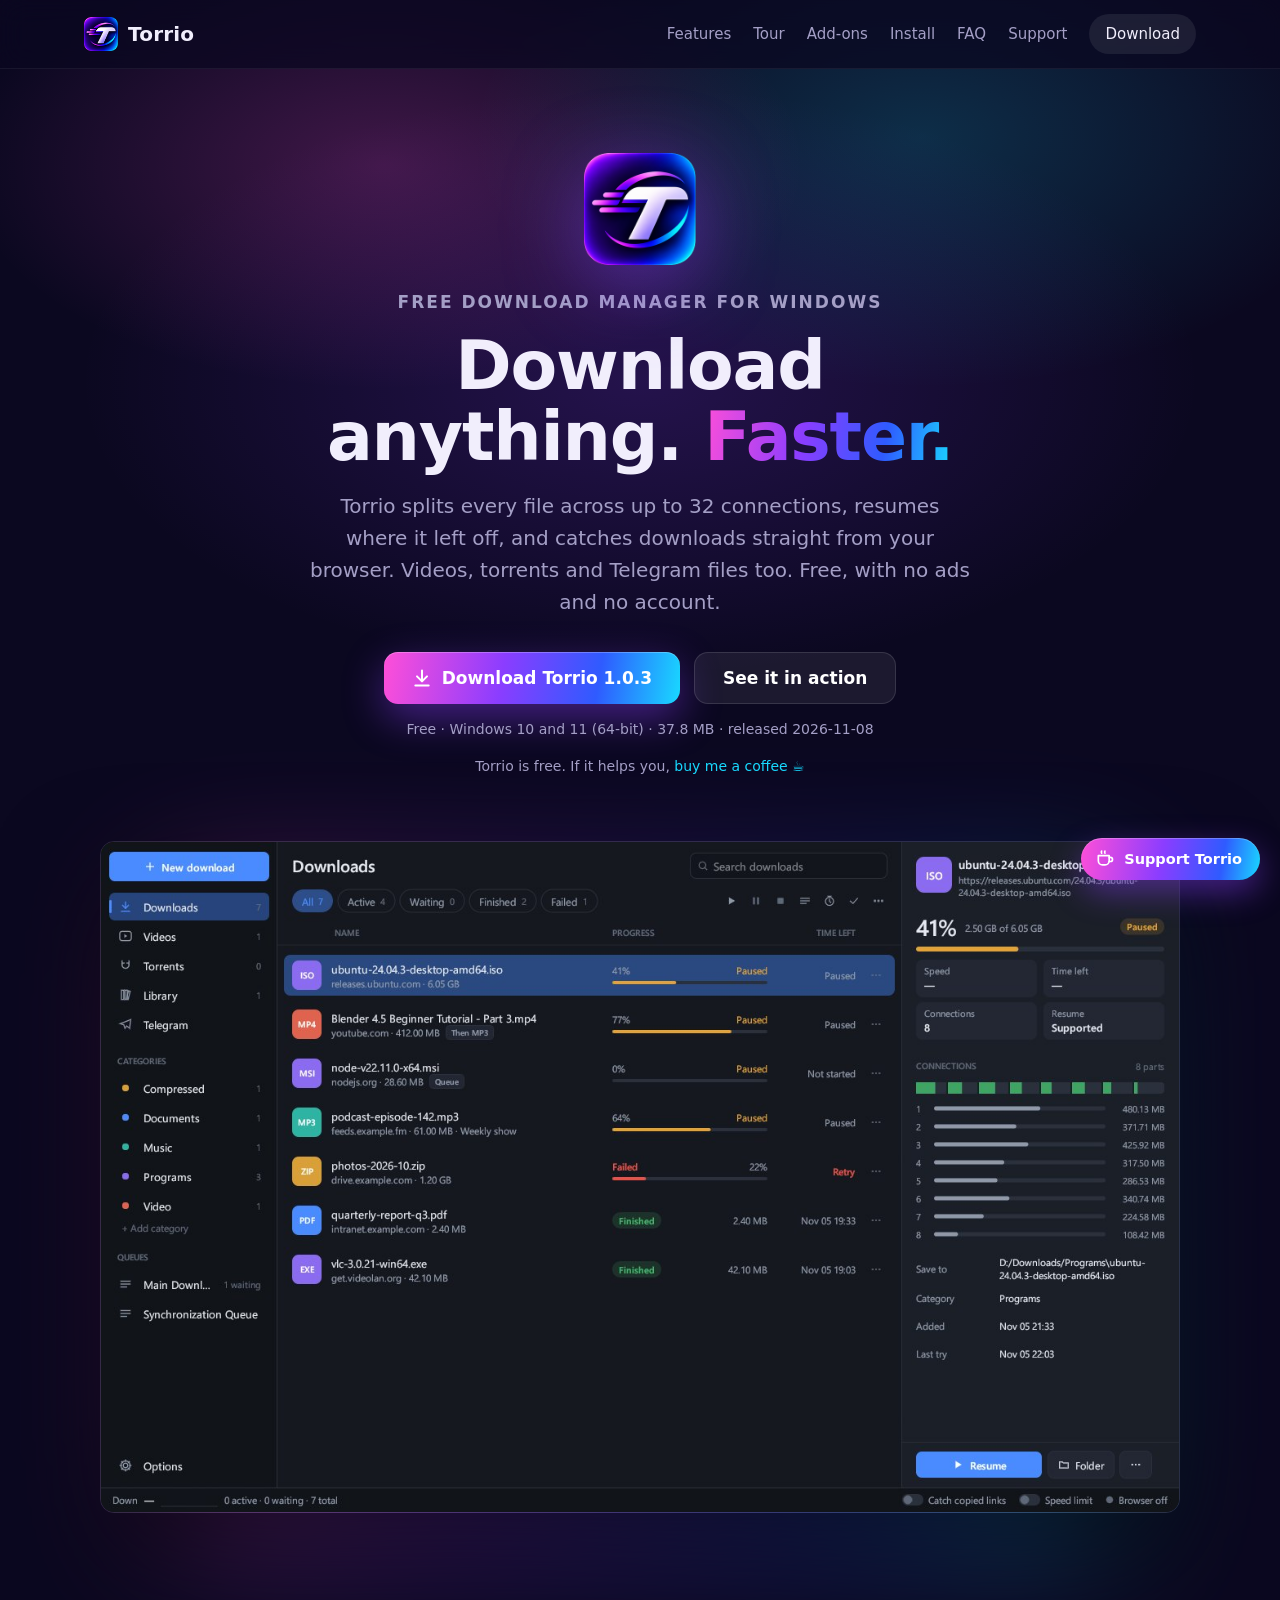
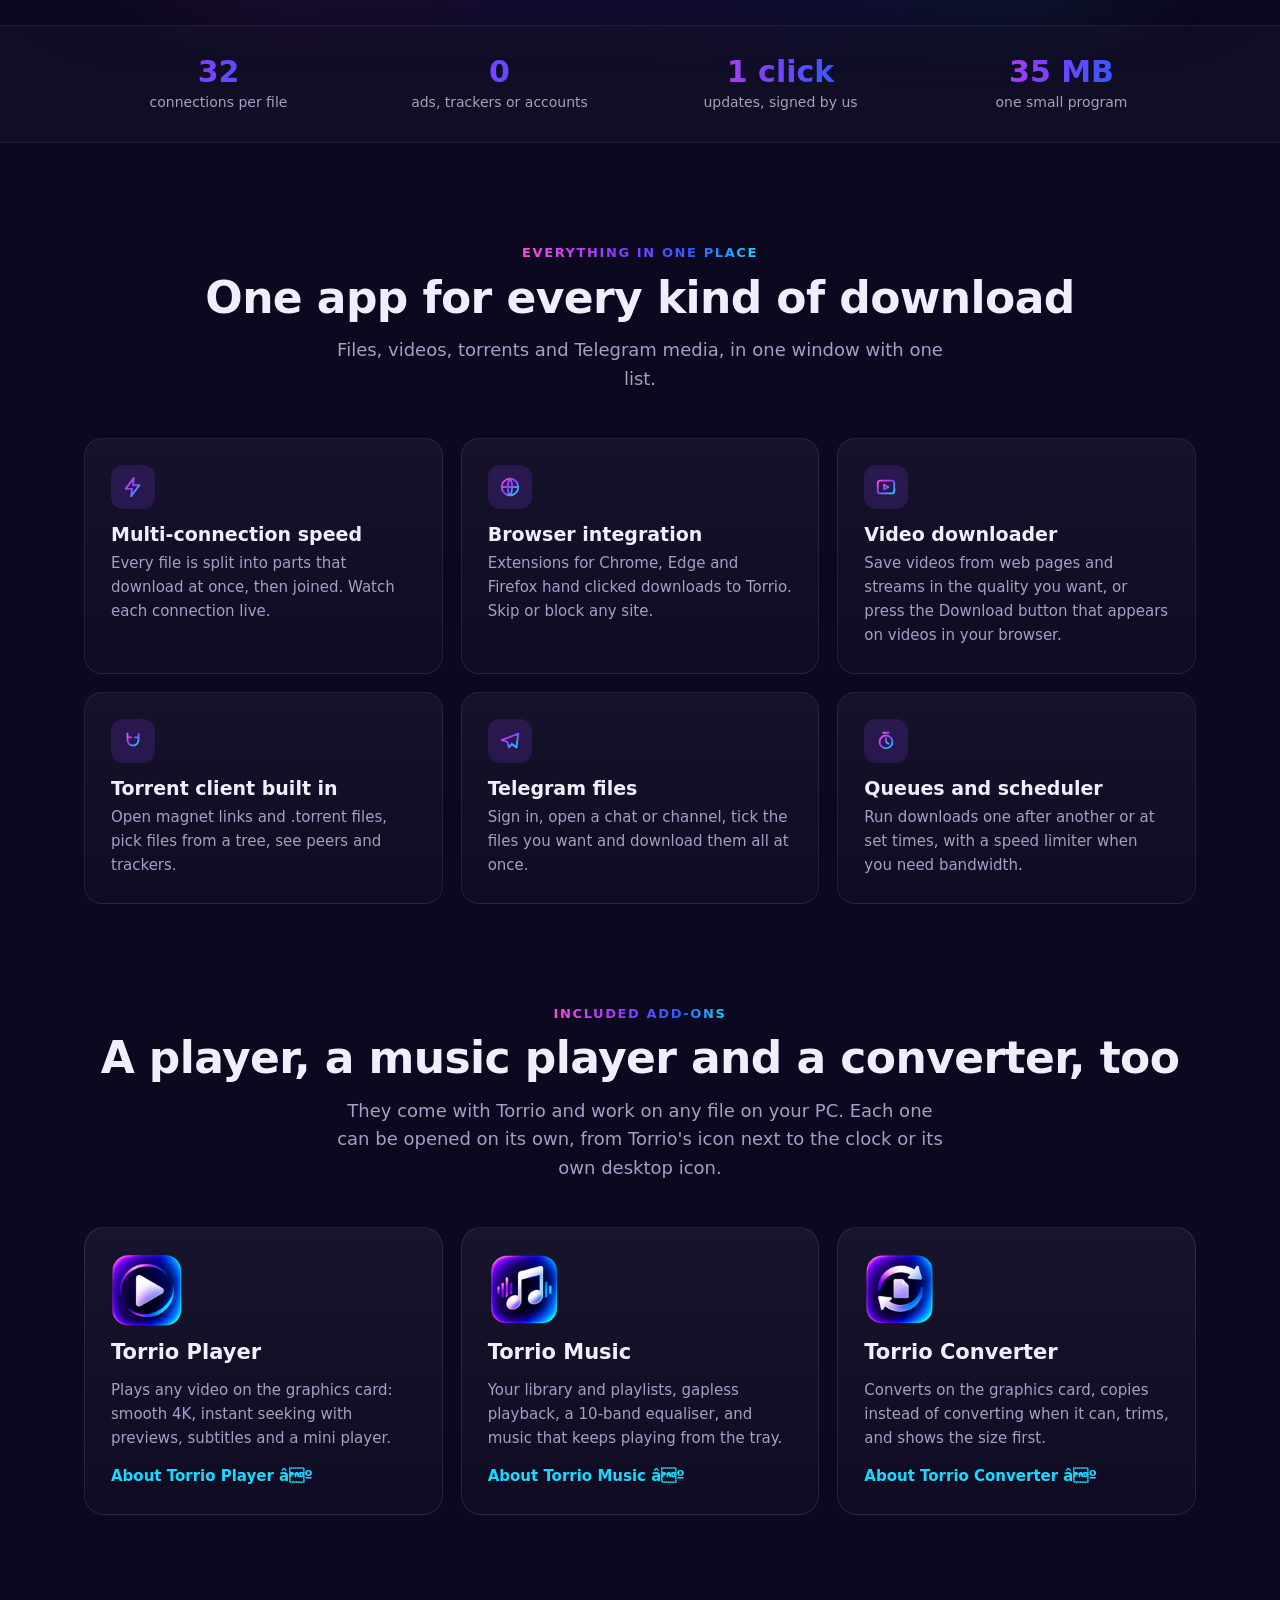
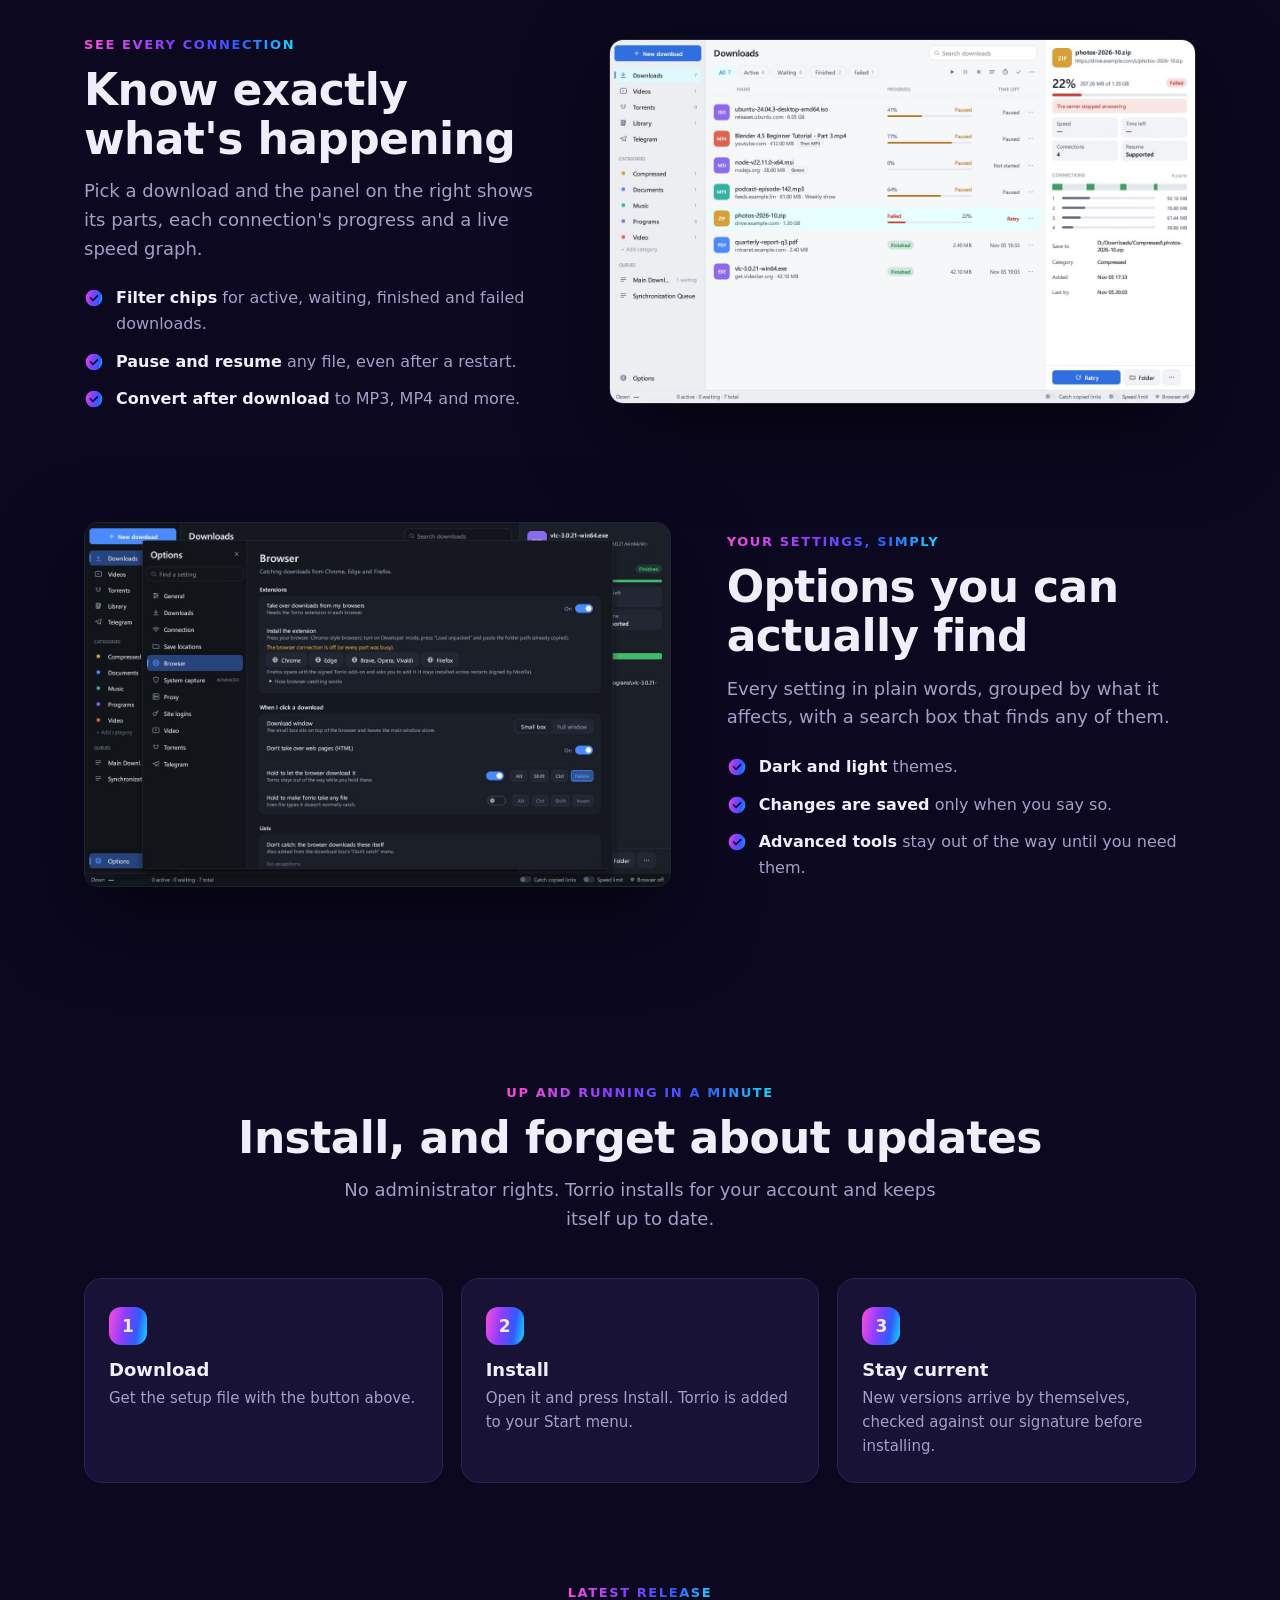
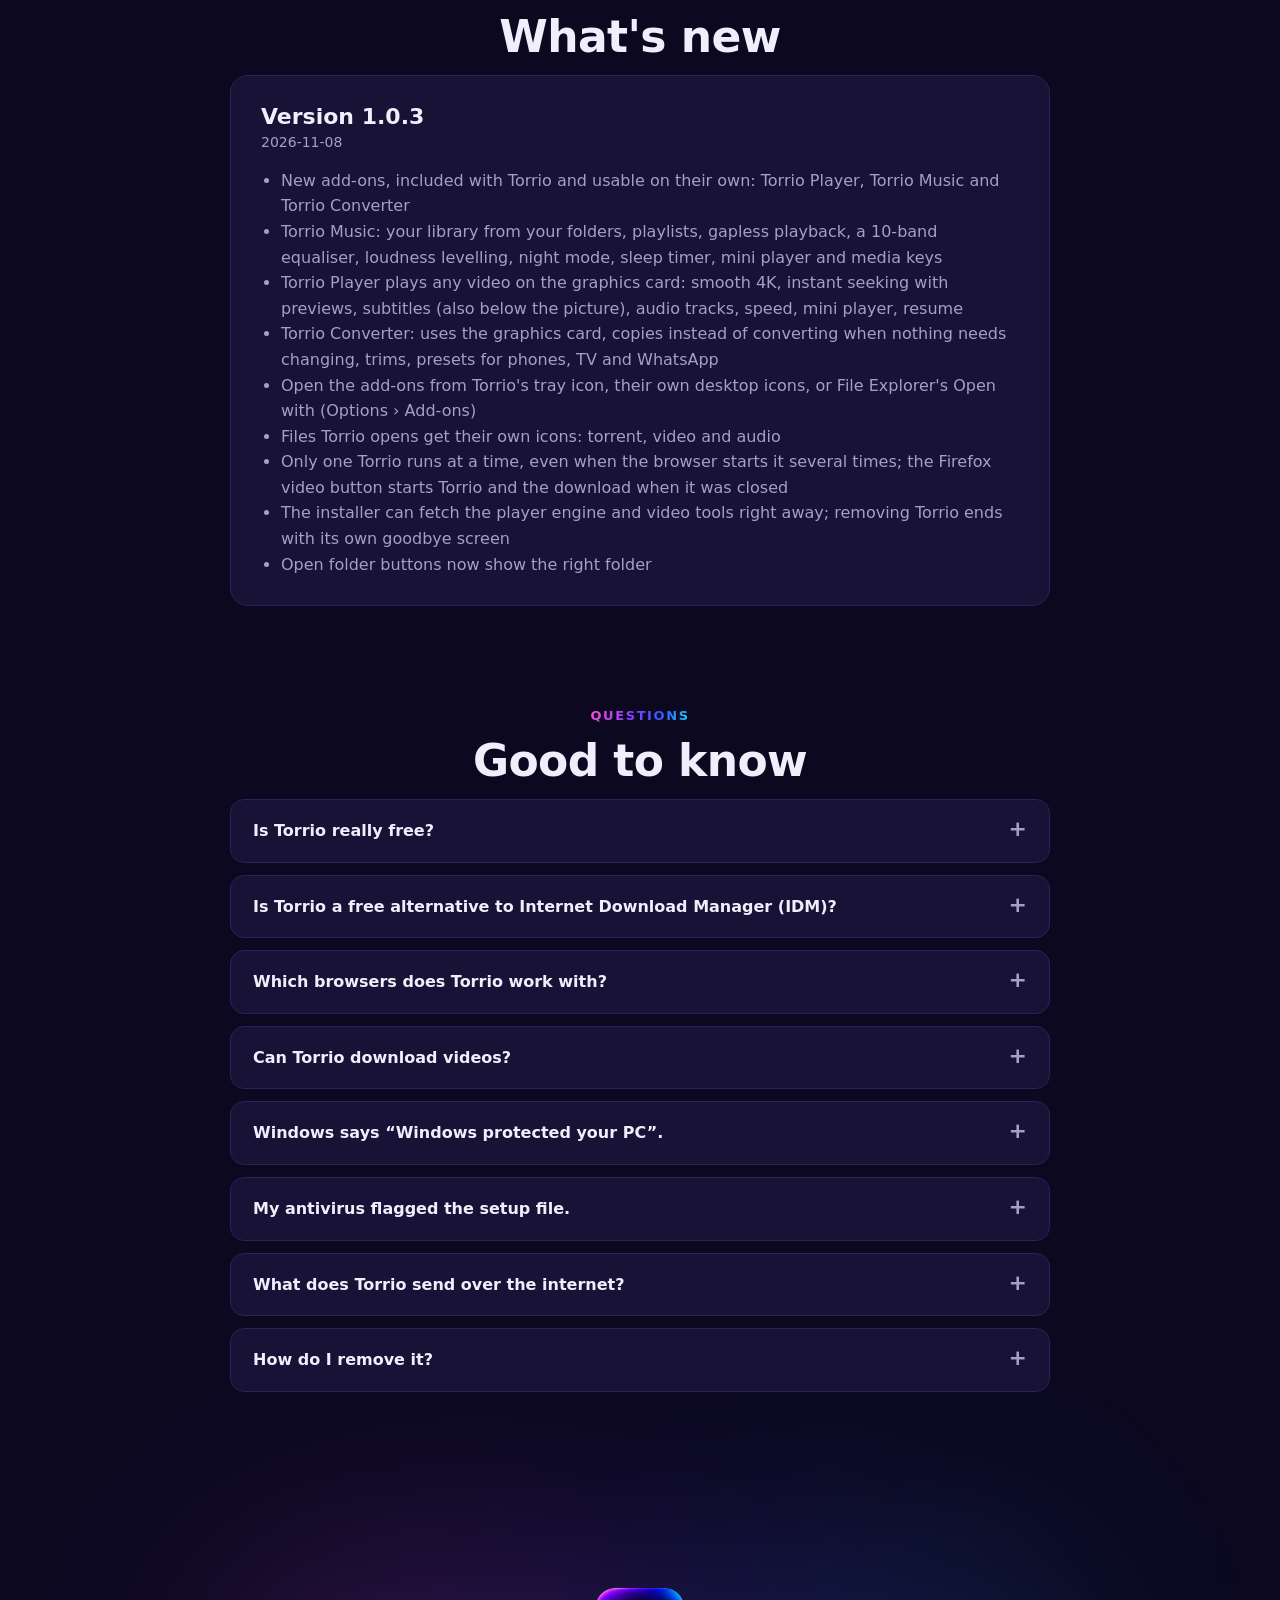
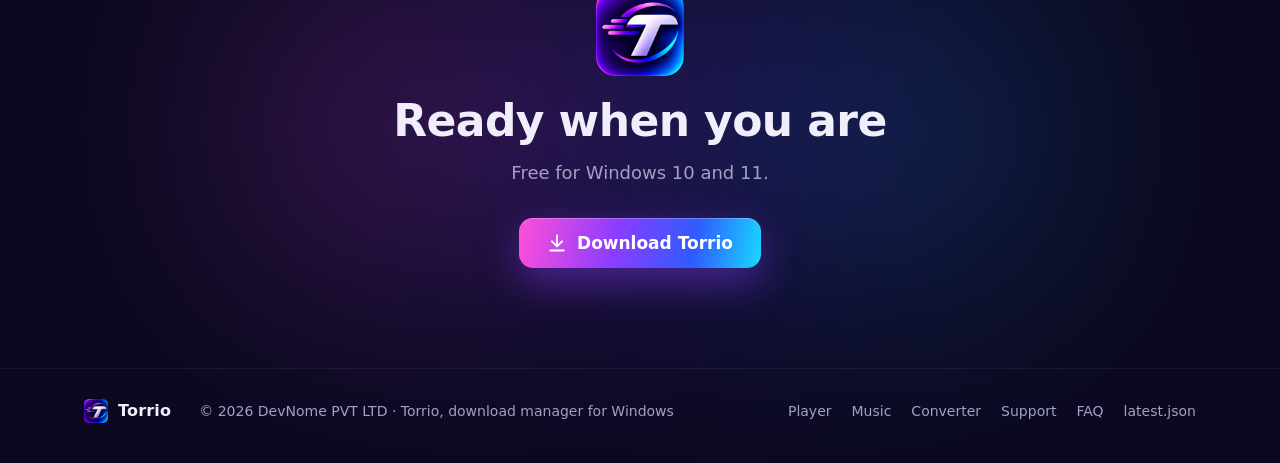
==== commit c42950dd: "Torrio 1.0.3: Player, Music and Converter add-ons; website add-on and support pages" ====
--- a/index.html
+++ b/index.html
@@ -57,7 +57,10 @@
         "Telegram file downloads",
         "Queues, scheduler and speed limiter",
         "Convert downloads to MP3, MP4 and more",
-        "Signed automatic updates"
+        "Signed automatic updates",
+        "Torrio Player: video player that plays on the graphics card",
+        "Torrio Music: music player with playlists and an equaliser",
+        "Torrio Converter: video and audio converter using the graphics card"
       ],
       "isAccessibleForFree": true,
       "offers": { "@type": "Offer", "price": "0", "priceCurrency": "USD" },
@@ -170,6 +173,14 @@
   @media (max-width: 900px) { .features { grid-template-columns: repeat(2, 1fr); } }
   @media (max-width: 600px) { .features { grid-template-columns: 1fr; } }
   .card { background: linear-gradient(180deg, rgba(255,255,255,.045), rgba(255,255,255,.015)); border: 1px solid rgba(255,255,255,.08); border-radius: 18px; padding: 26px; }
+  .addons { display: grid; grid-template-columns: repeat(3, 1fr); gap: 18px; }
+  @media (max-width: 900px) { .addons { grid-template-columns: 1fr; } }
+  .addon { display: grid; gap: 14px; align-content: start; background: linear-gradient(180deg, rgba(255,255,255,.05), rgba(255,255,255,.015)); border: 1px solid rgba(255,255,255,.09); border-radius: 20px; padding: 26px; color: var(--text); }
+  .addon:hover { text-decoration: none; border-color: rgba(255,255,255,.22); }
+  .addon img { width: 72px; height: 72px; border-radius: 18px; }
+  .addon h3 { margin: 0; font: 700 21px var(--display); }
+  .addon p { margin: 0; color: var(--weak); font-size: 15px; }
+  .addon .more { color: var(--cyan); font-weight: 600; font-size: 15px; }
   .card h3 { margin: 14px 0 6px; font: 700 19px var(--display); }
   .card p { margin: 0; color: var(--weak); font-size: 15px; }
   .ico { width: 44px; height: 44px; border-radius: 12px; display: grid; place-items: center; background: rgba(139,61,255,.18); }
@@ -232,8 +243,10 @@
     <nav aria-label="Main">
       <a href="#features">Features</a>
       <a href="#tour">Tour</a>
+      <a href="#addons">Add-ons</a>
       <a href="#install">Install</a>
       <a href="#faq">FAQ</a>
+      <a href="support/">Support</a>
       <a class="nav-cta dl-link" href="https://github.com/XDevNome/torrio-site/releases/latest">Download</a>
     </nav>
   </div>
@@ -253,6 +266,7 @@
         <a class="btn btn-ghost" href="#tour">See it in action</a>
       </div>
       <div class="meta" id="dl-meta">Free · Windows 10 and 11 (64-bit) · no administrator rights needed</div>
+      <div class="meta">Torrio is free. If it helps you, <a href="support/" data-support>buy me a coffee ☕</a></div>
       <div class="shot"><img src="assets/screen-downloads.jpg" alt="Torrio download manager main window: downloads with progress bars and a detail panel showing eight connections" width="1320" height="820" fetchpriority="high" decoding="async"></div>
     </div>
   </div>
@@ -284,6 +298,20 @@
     </div>
   </section>
 
+  <section id="addons" style="padding-top:0">
+    <div class="wrap">
+      <div class="center">
+        <div class="kicker grad">Included add-ons</div>
+        <h2>A player, a music player and a converter, too</h2>
+        <p class="sub">They come with Torrio and work on any file on your PC. Each one can be opened on its own, from Torrio's icon next to the clock or its own desktop icon.</p>
+      </div>
+      <div class="addons">
+        <a class="addon" href="player/"><img src="assets/player-96.png" alt="" width="72" height="72" loading="lazy"><h3>Torrio Player</h3><p>Plays any video on the graphics card: smooth 4K, instant seeking with previews, subtitles and a mini player.</p><span class="more">About Torrio Player âº</span></a>
+        <a class="addon" href="music/"><img src="assets/music-96.png" alt="" width="72" height="72" loading="lazy"><h3>Torrio Music</h3><p>Your library and playlists, gapless playback, a 10-band equaliser, and music that keeps playing from the tray.</p><span class="more">About Torrio Music âº</span></a>
+        <a class="addon" href="converter/"><img src="assets/converter-96.png" alt="" width="72" height="72" loading="lazy"><h3>Torrio Converter</h3><p>Converts on the graphics card, copies instead of converting when it can, trims, and shows the size first.</p><span class="more">About Torrio Converter âº</span></a>
+      </div>
+    </div>
+  </section>
   <section id="tour" style="padding-top:20px">
     <div class="wrap" style="display:grid;gap:110px">
       <div class="split">
@@ -380,7 +408,7 @@
   <div class="wrap">
     <a class="brand" href="#top"><img src="assets/logo-64.png" alt="" width="24" height="24">Torrio</a>
     <span>© <span id="year">2026</span> DevNome PVT LTD · Torrio, download manager for Windows</span>
-    <div class="links"><a href="#faq">FAQ</a><a href="latest.json">latest.json</a></div>
+    <div class="links"><a href="player/">Player</a><a href="music/">Music</a><a href="converter/">Converter</a><a href="support/" data-support>Support</a><a href="#faq">FAQ</a><a href="latest.json">latest.json</a></div>
   </div>
 </footer>
 
@@ -406,5 +434,6 @@
   })
   .catch(() => {});
 </script>
+<script src="assets/support.js" defer></script>
 </body>
 </html>
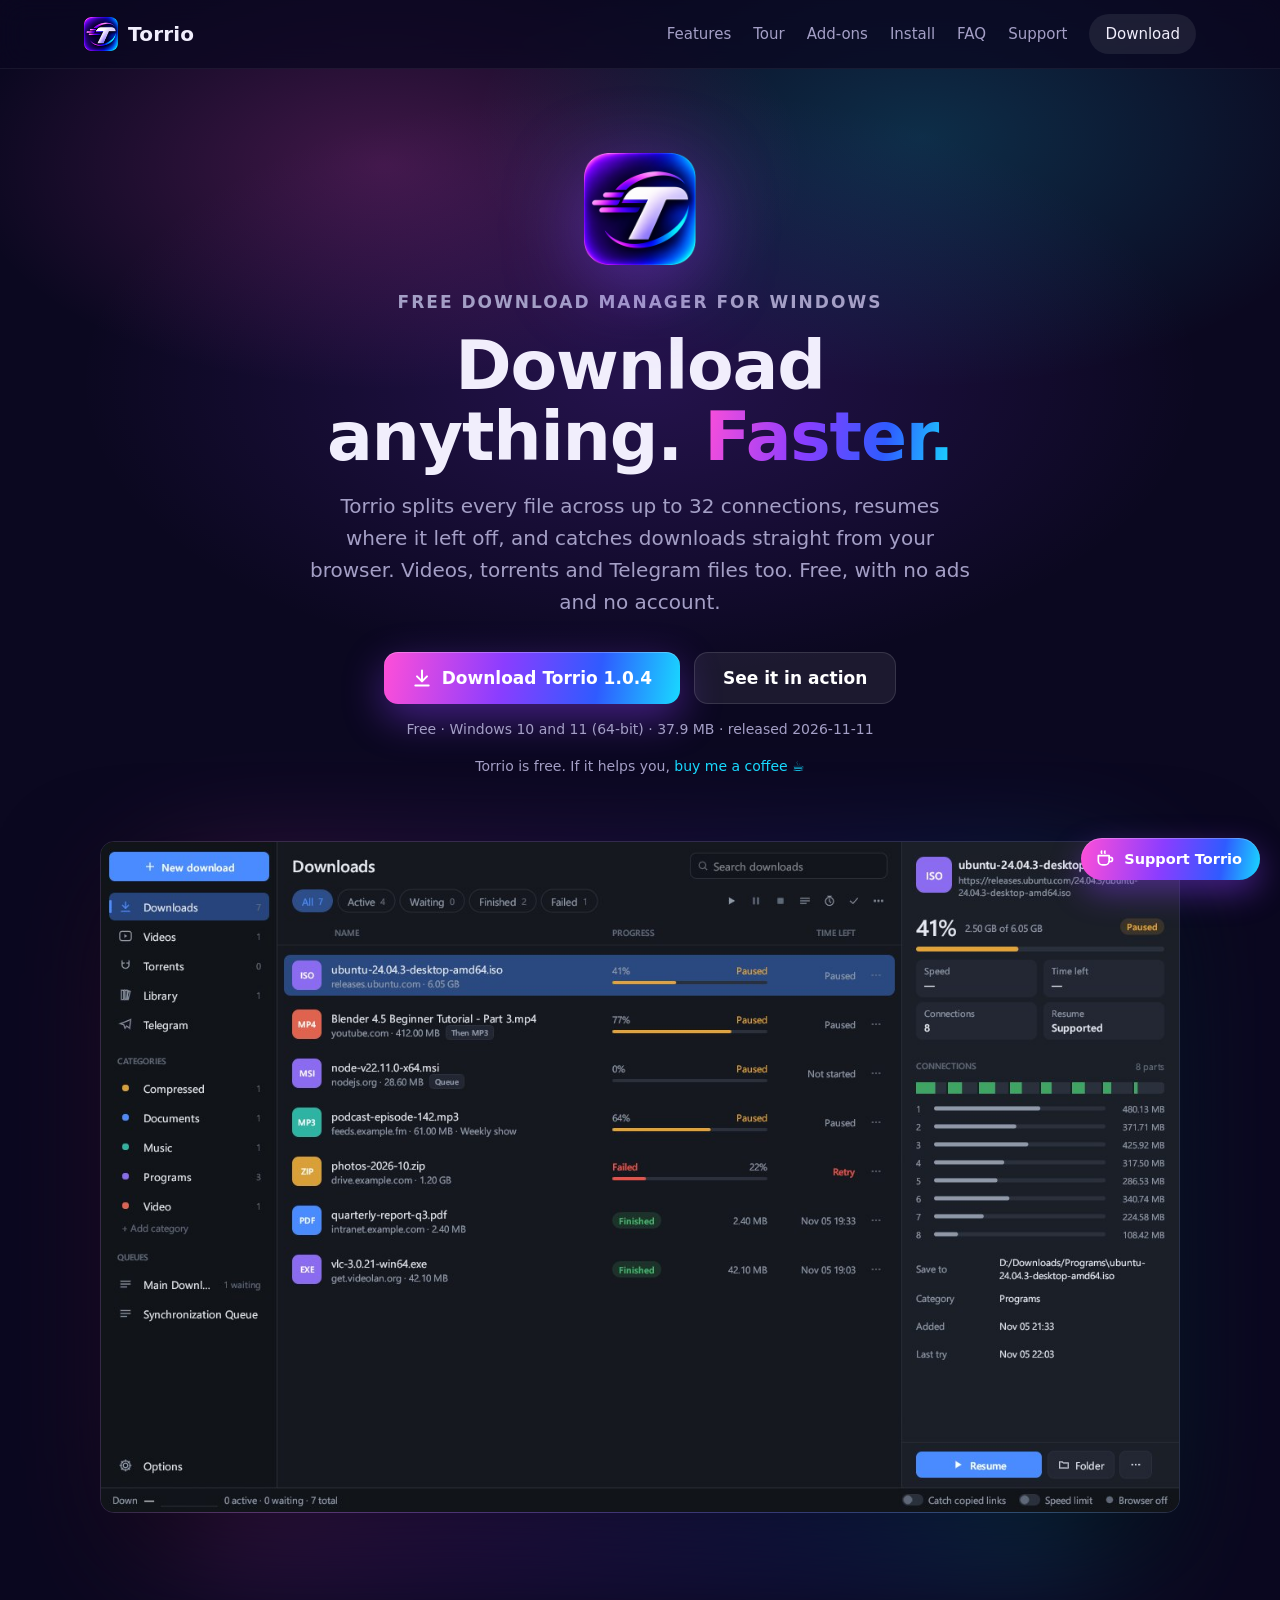
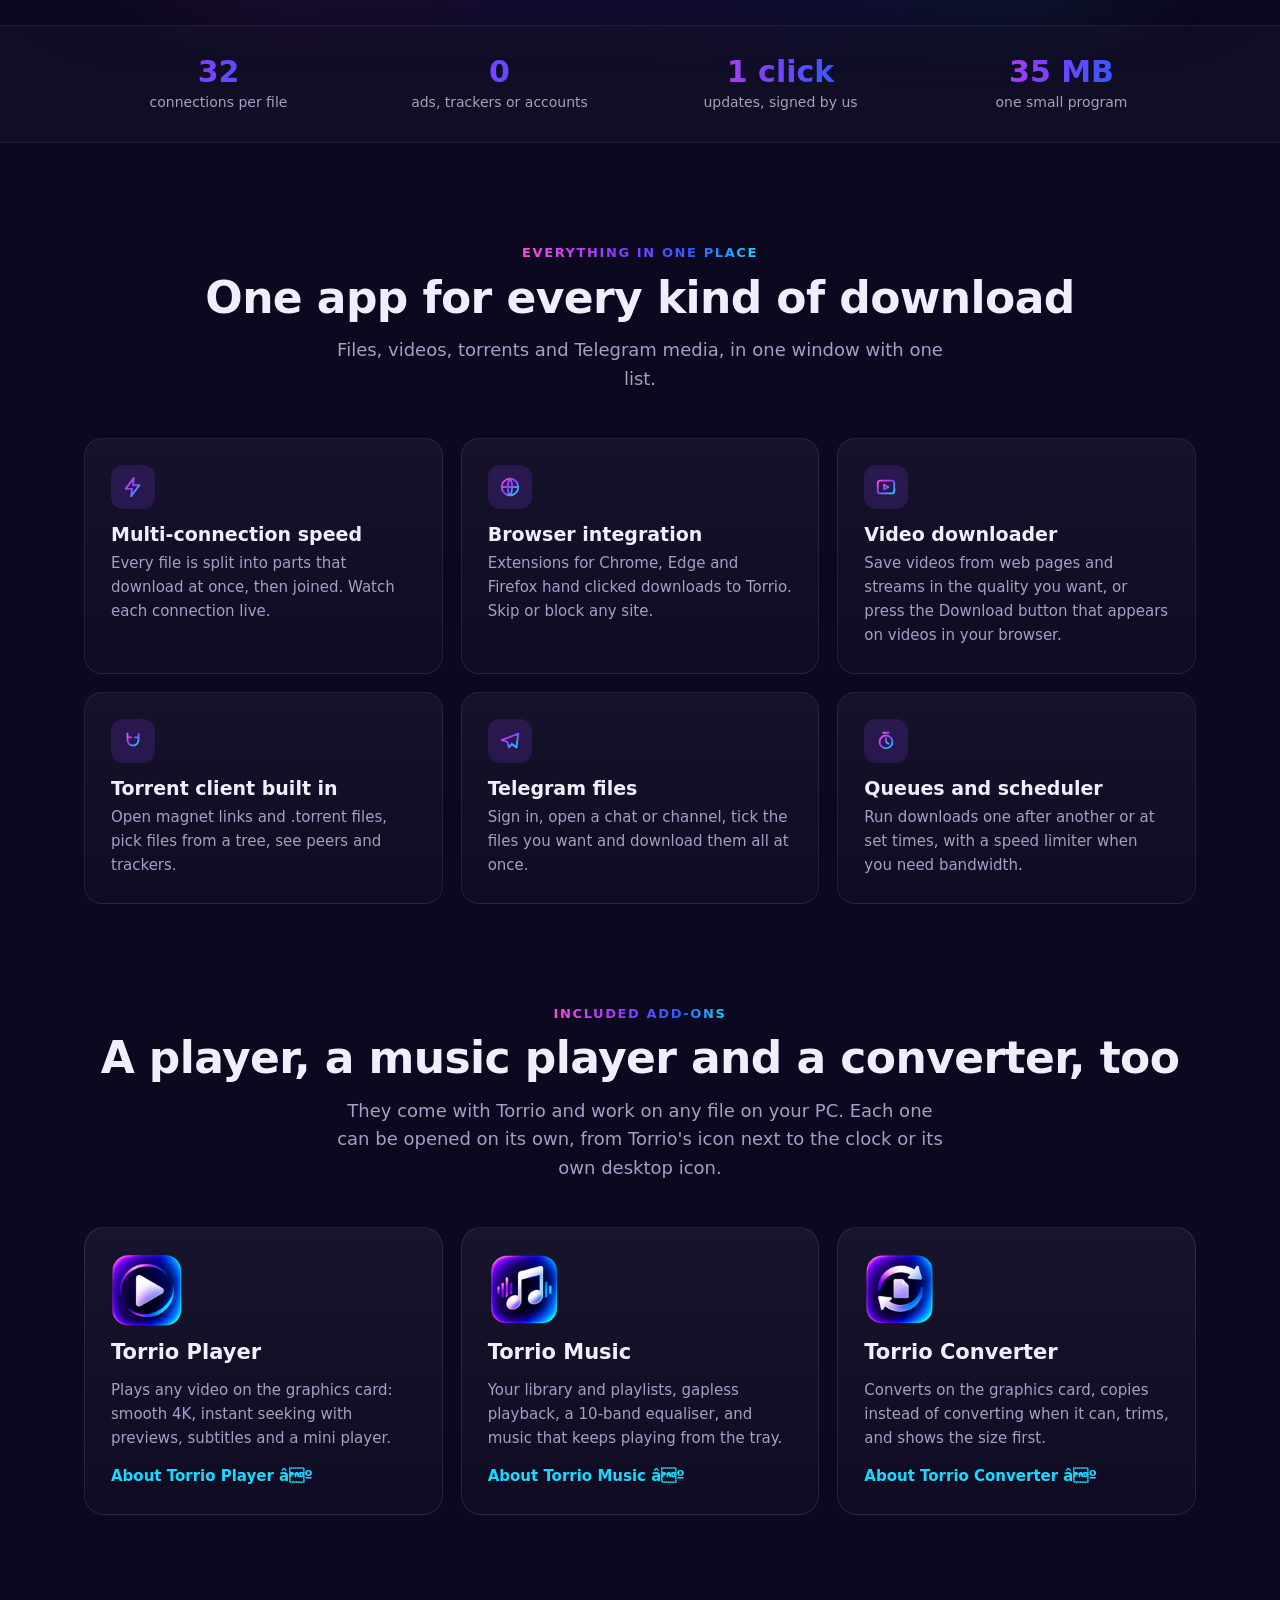
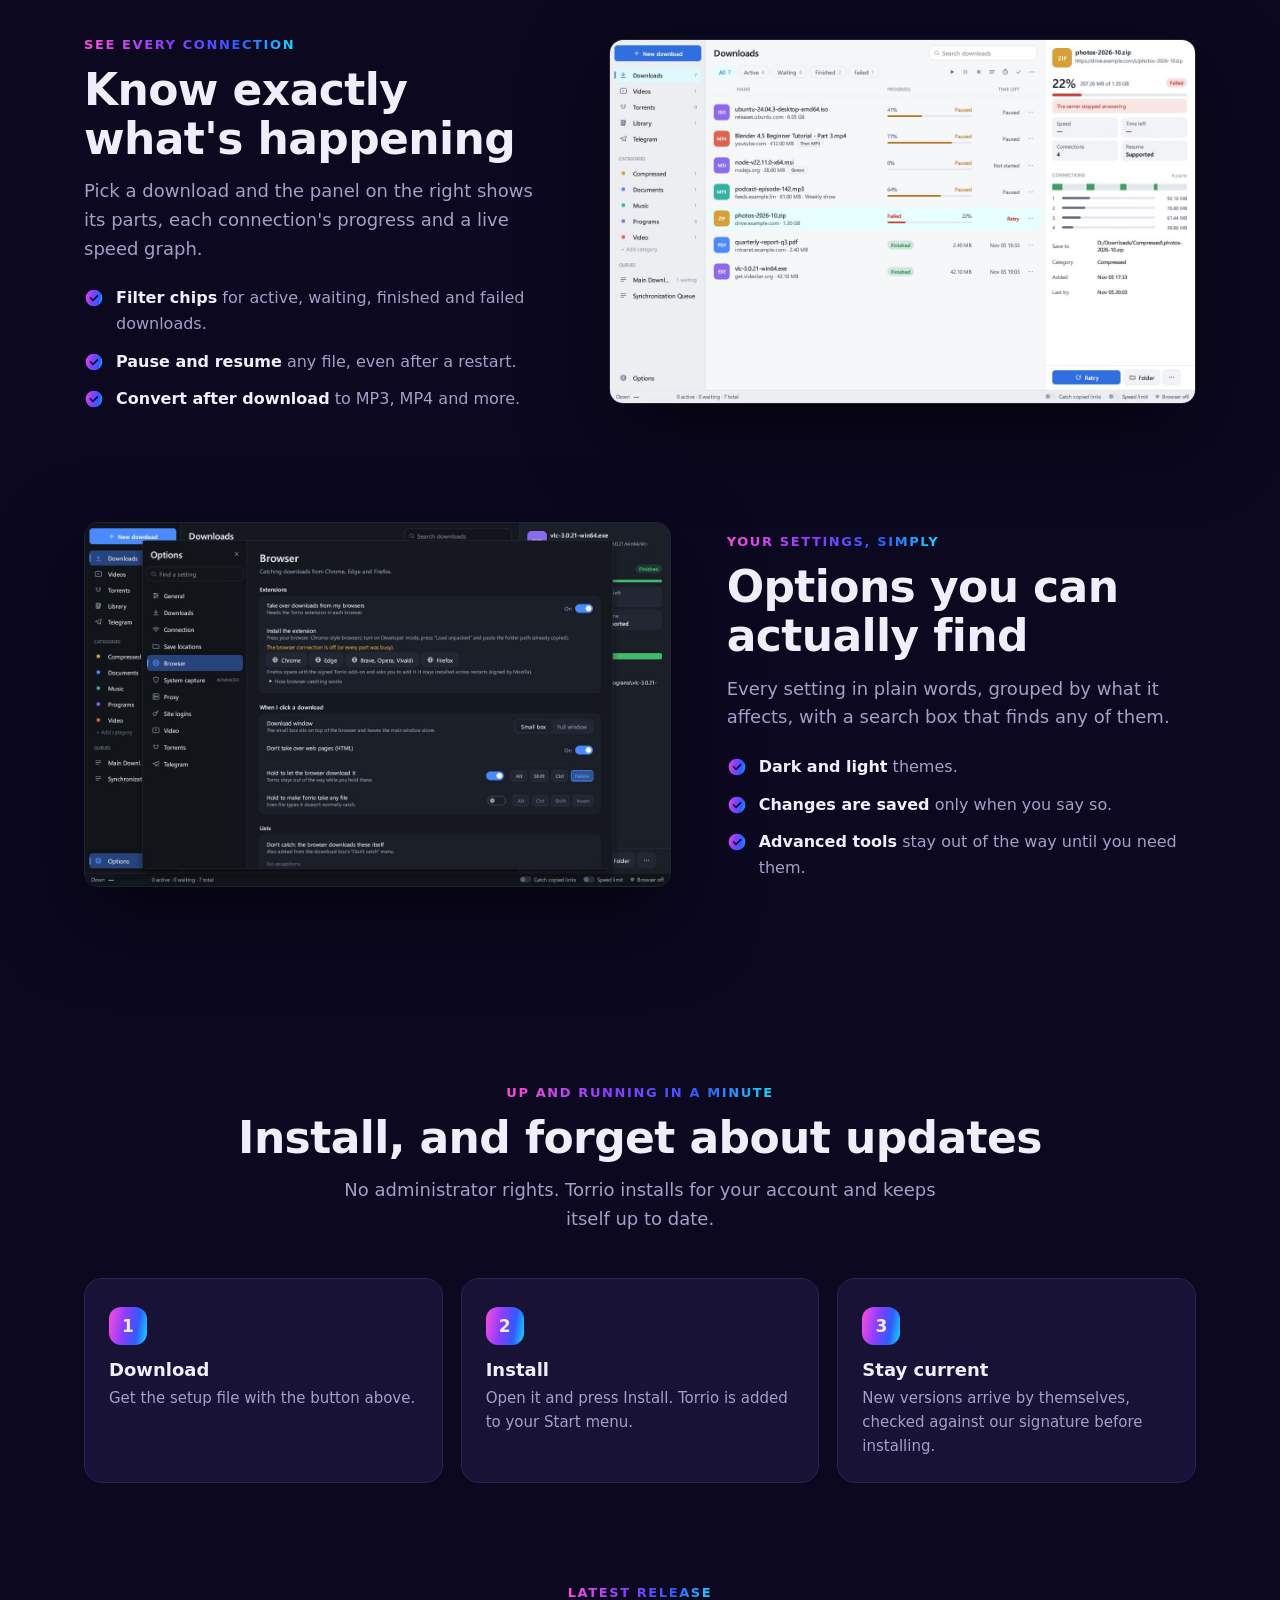
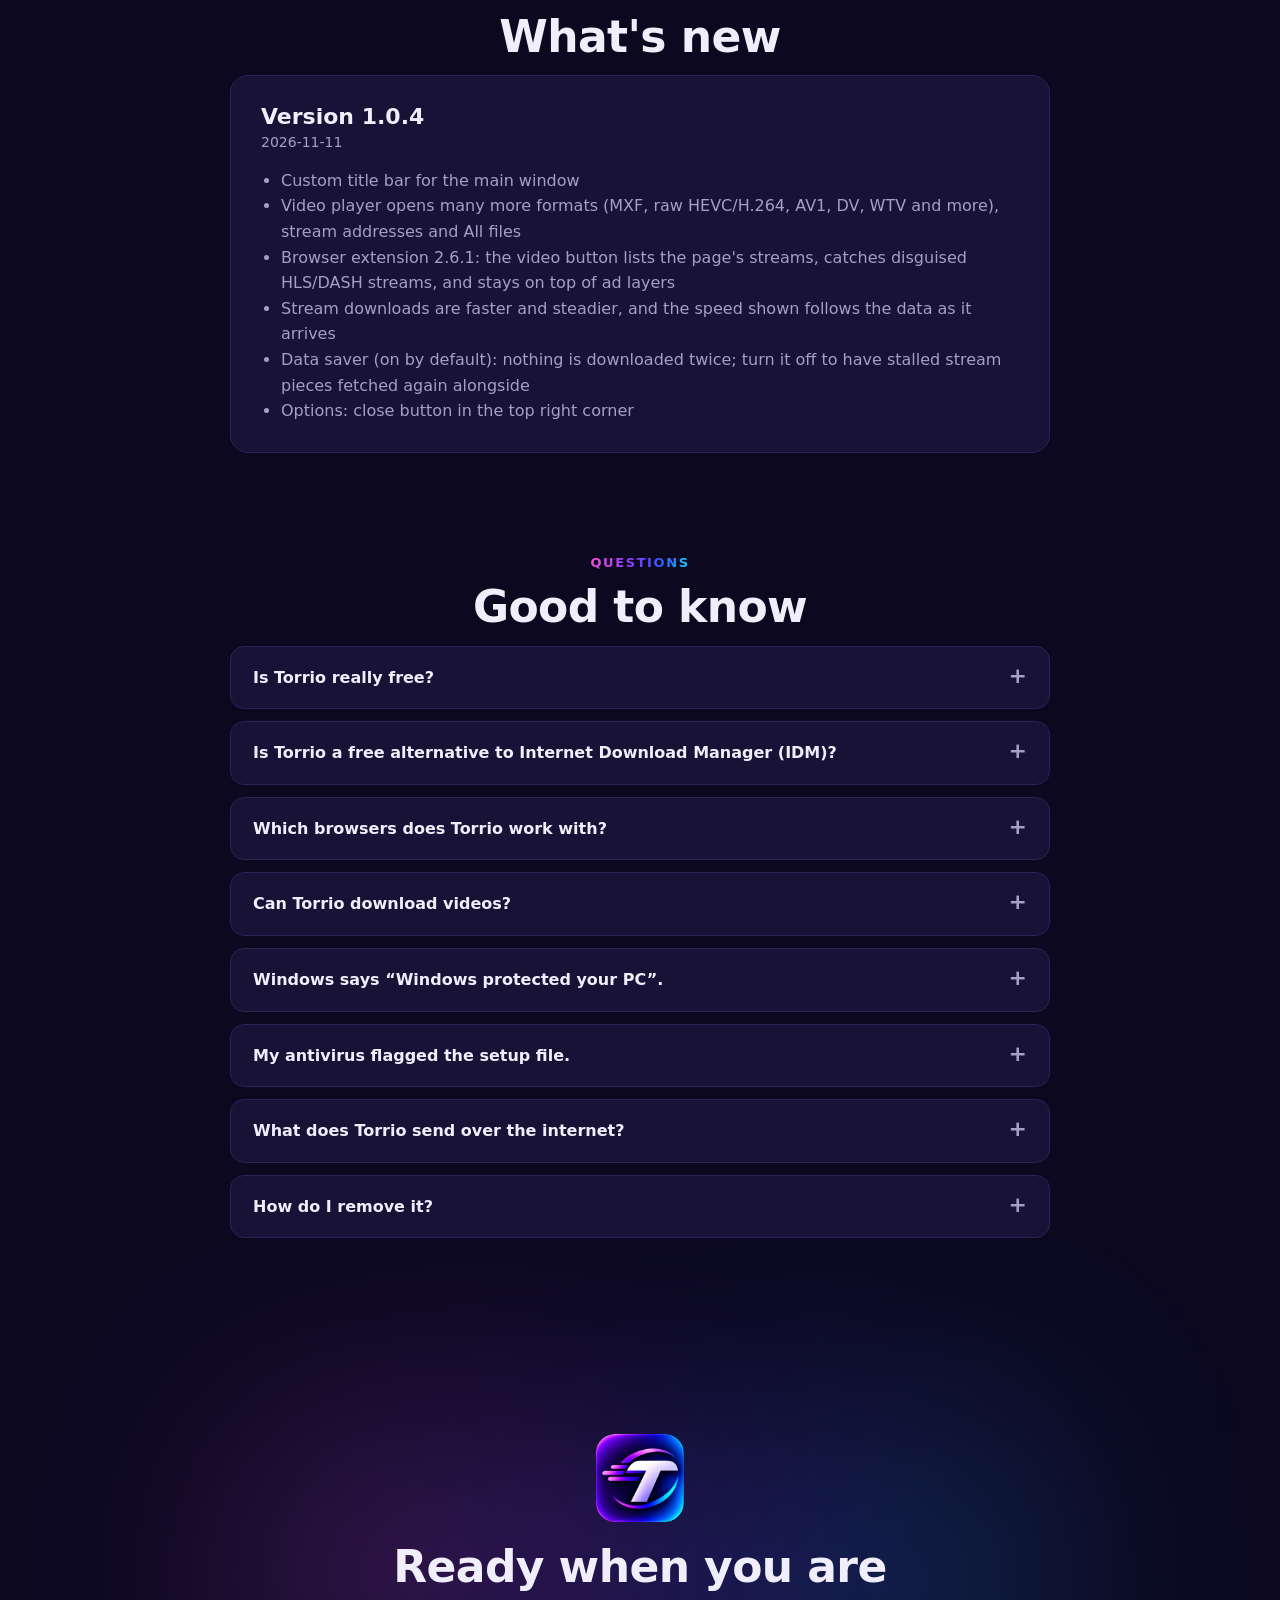
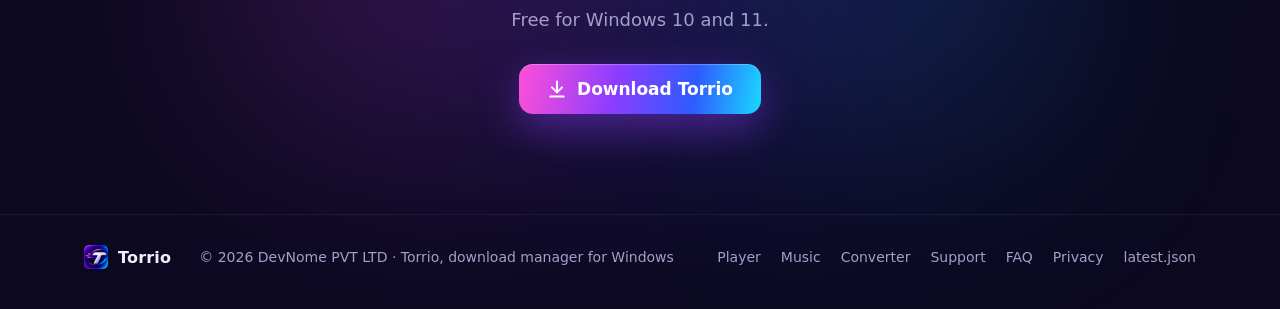
==== commit 7a76c466: "Torrio 1.0.4: custom title bar, more player formats, extension 2.6.1, steadier stream downloads, Dat" ====
--- a/index.html
+++ b/index.html
@@ -408,7 +408,7 @@
   <div class="wrap">
     <a class="brand" href="#top"><img src="assets/logo-64.png" alt="" width="24" height="24">Torrio</a>
     <span>© <span id="year">2026</span> DevNome PVT LTD · Torrio, download manager for Windows</span>
-    <div class="links"><a href="player/">Player</a><a href="music/">Music</a><a href="converter/">Converter</a><a href="support/" data-support>Support</a><a href="#faq">FAQ</a><a href="latest.json">latest.json</a></div>
+    <div class="links"><a href="player/">Player</a><a href="music/">Music</a><a href="converter/">Converter</a><a href="support/" data-support>Support</a><a href="#faq">FAQ</a><a href="privacy/">Privacy</a><a href="latest.json">latest.json</a></div>
   </div>
 </footer>
 
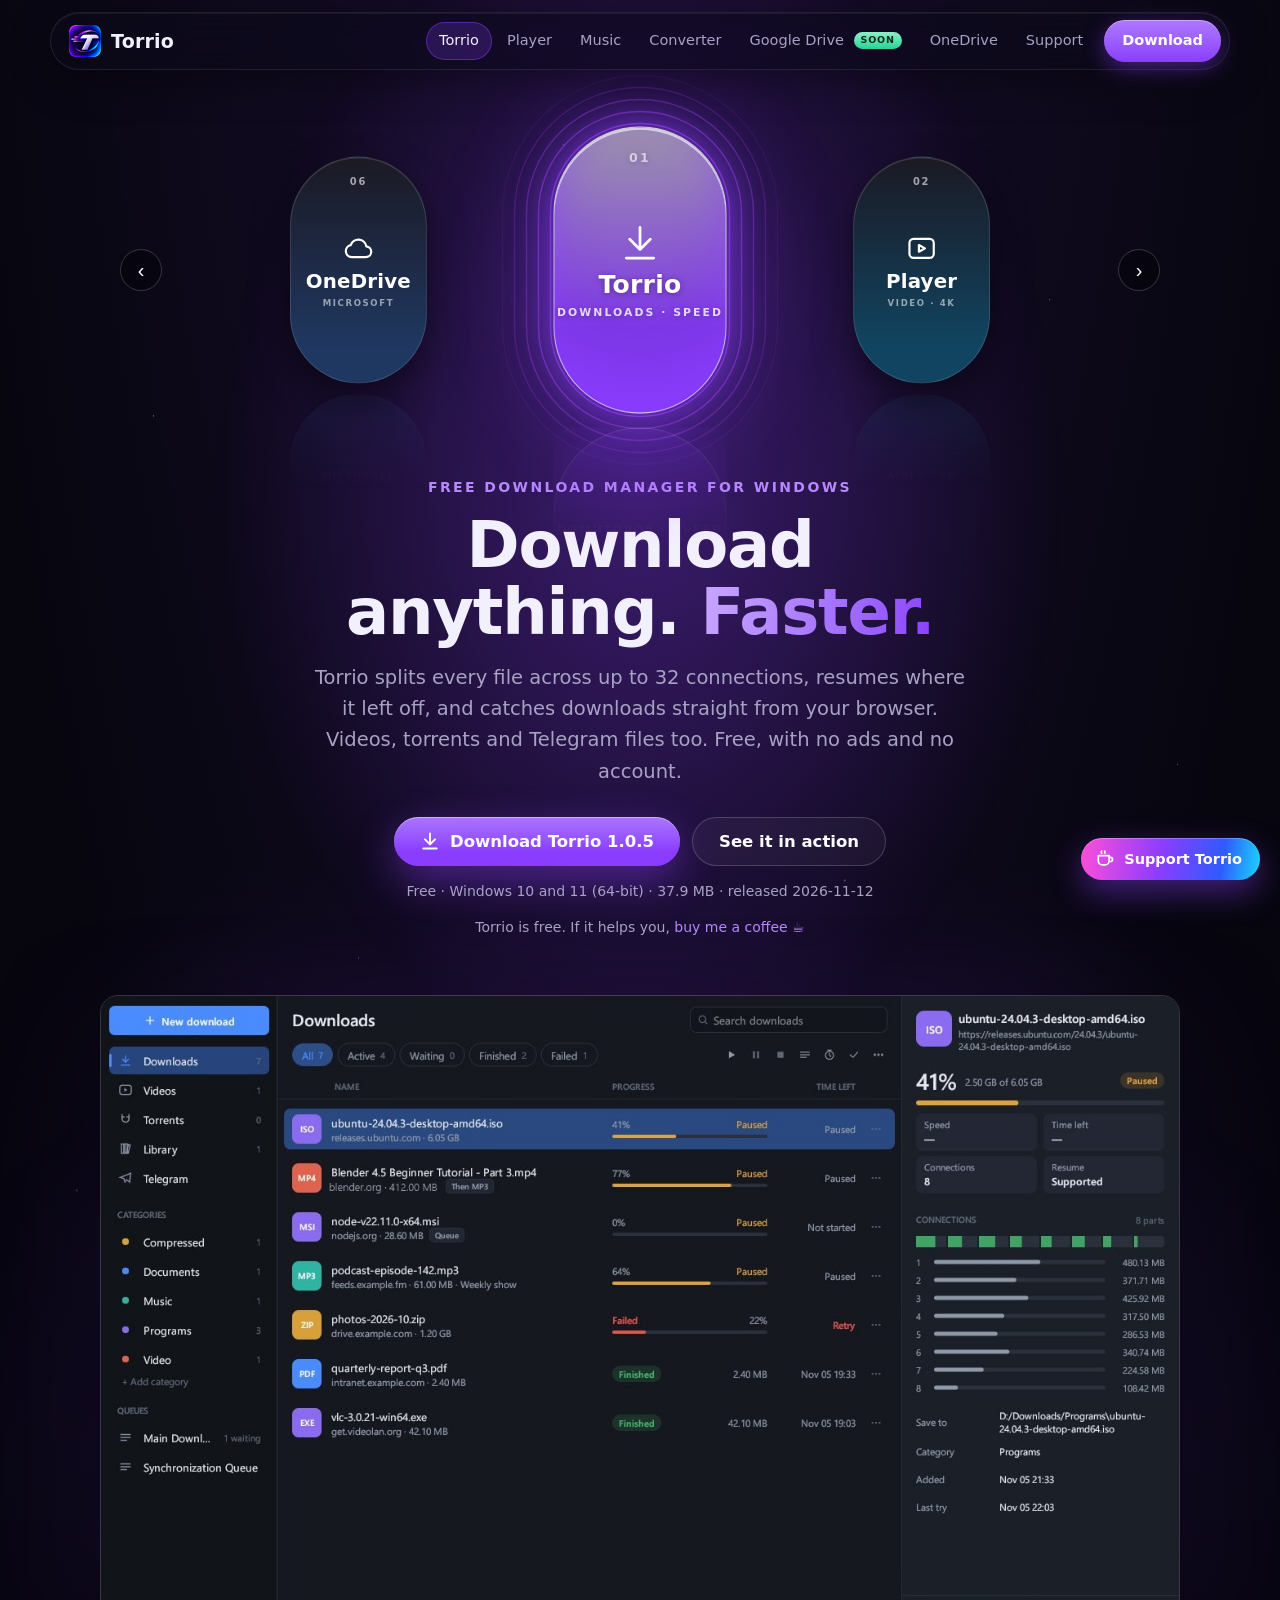
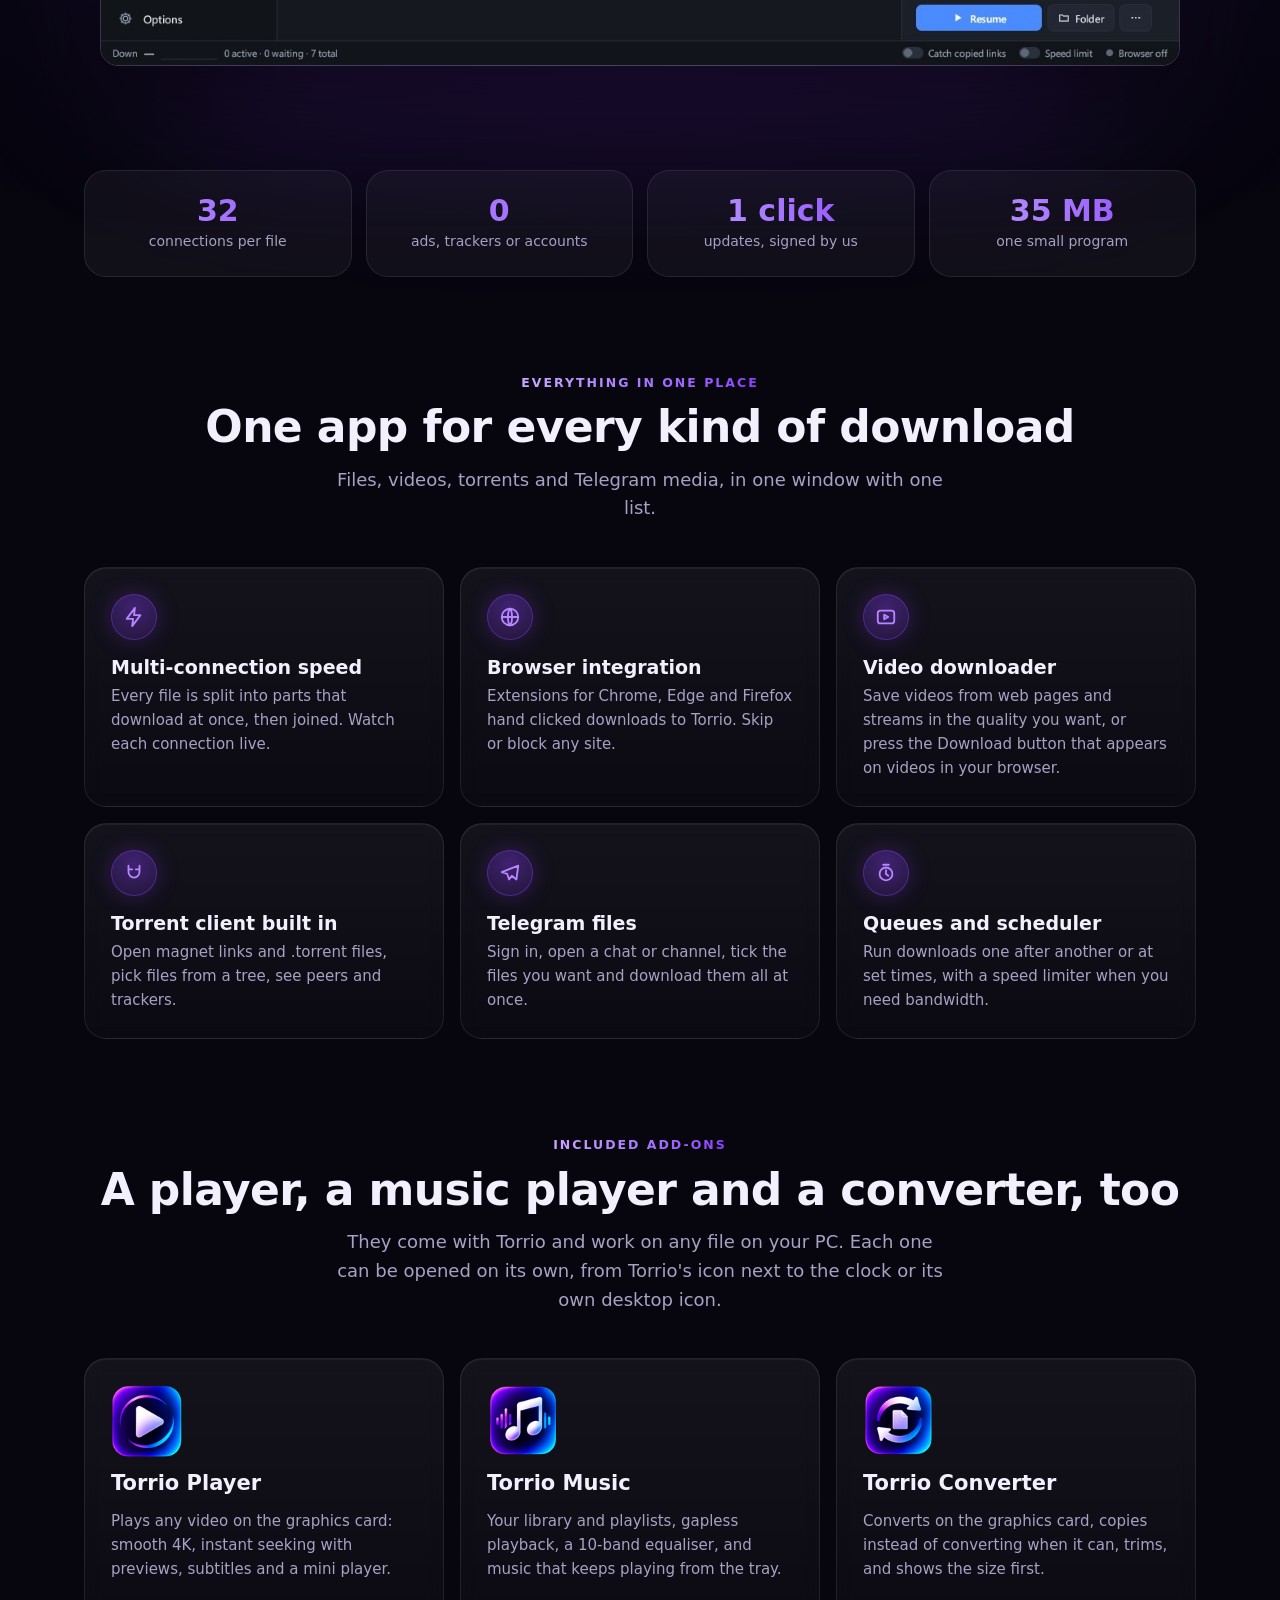
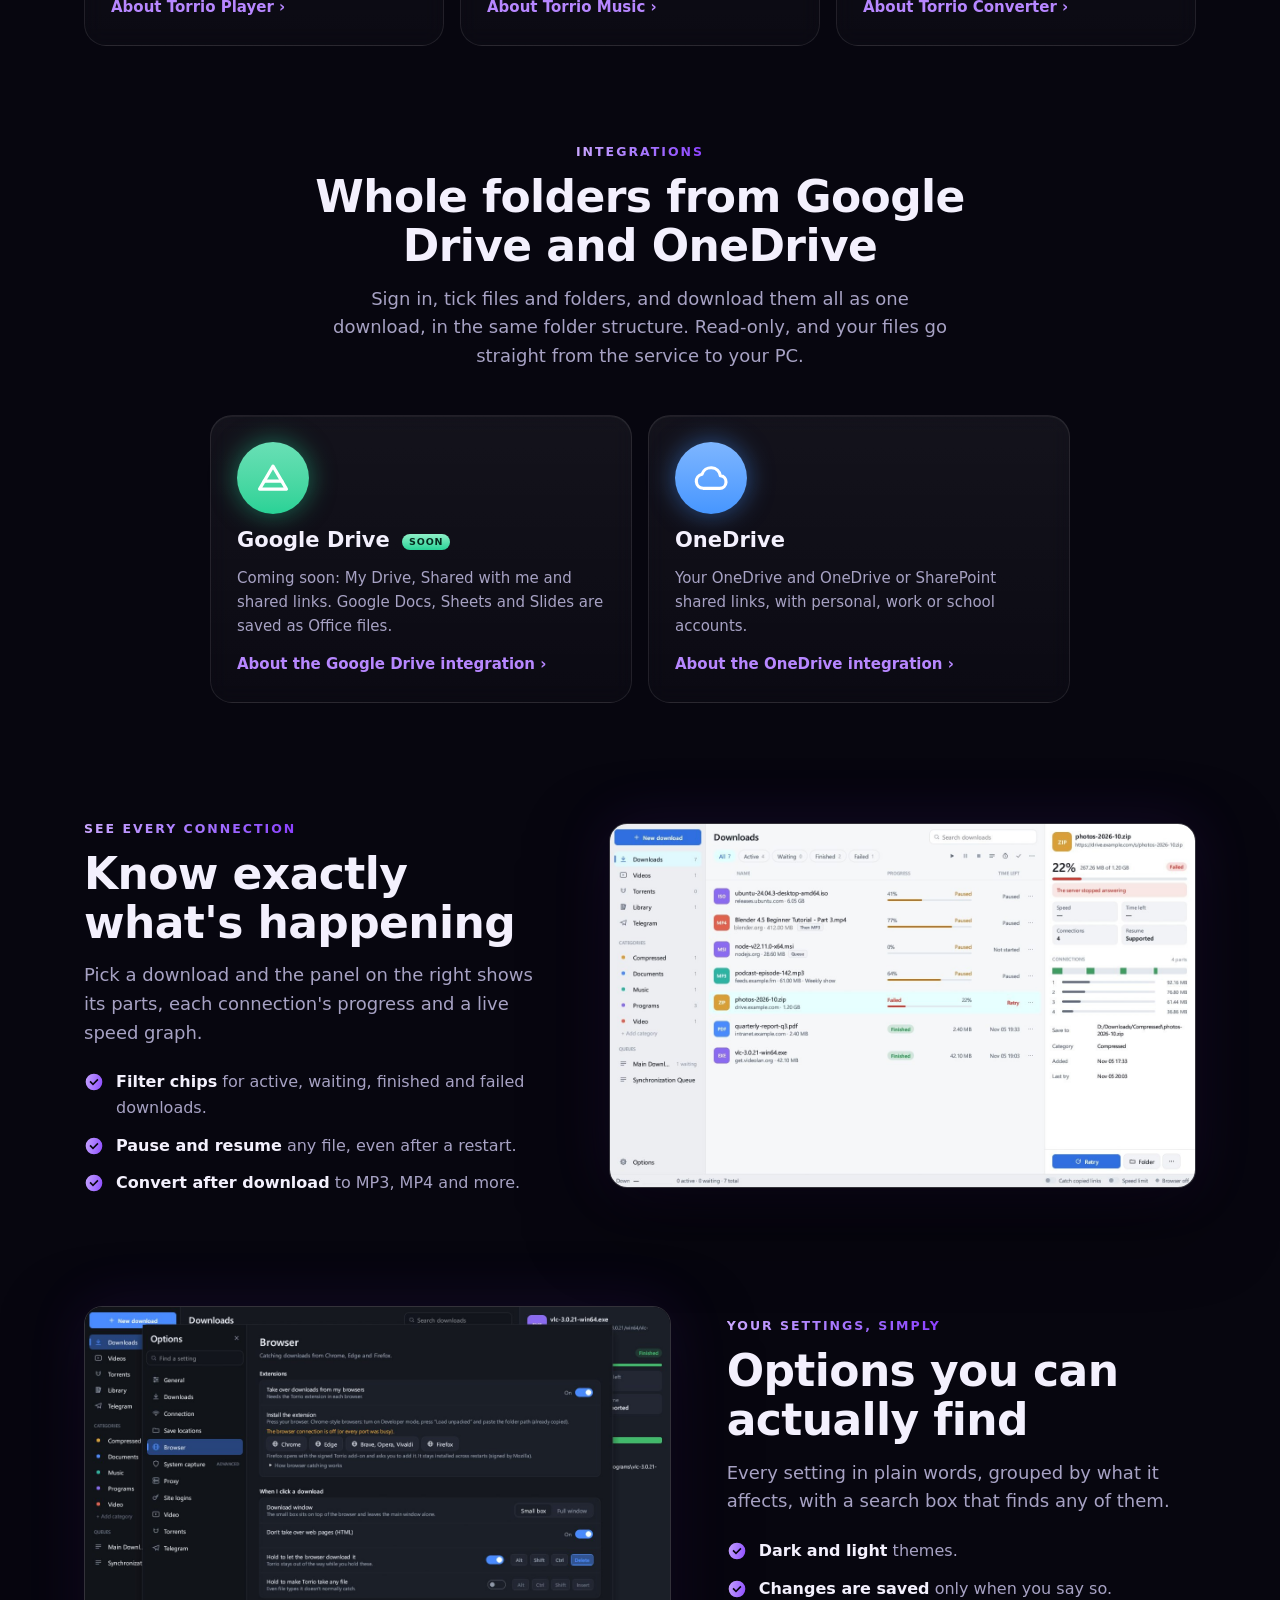
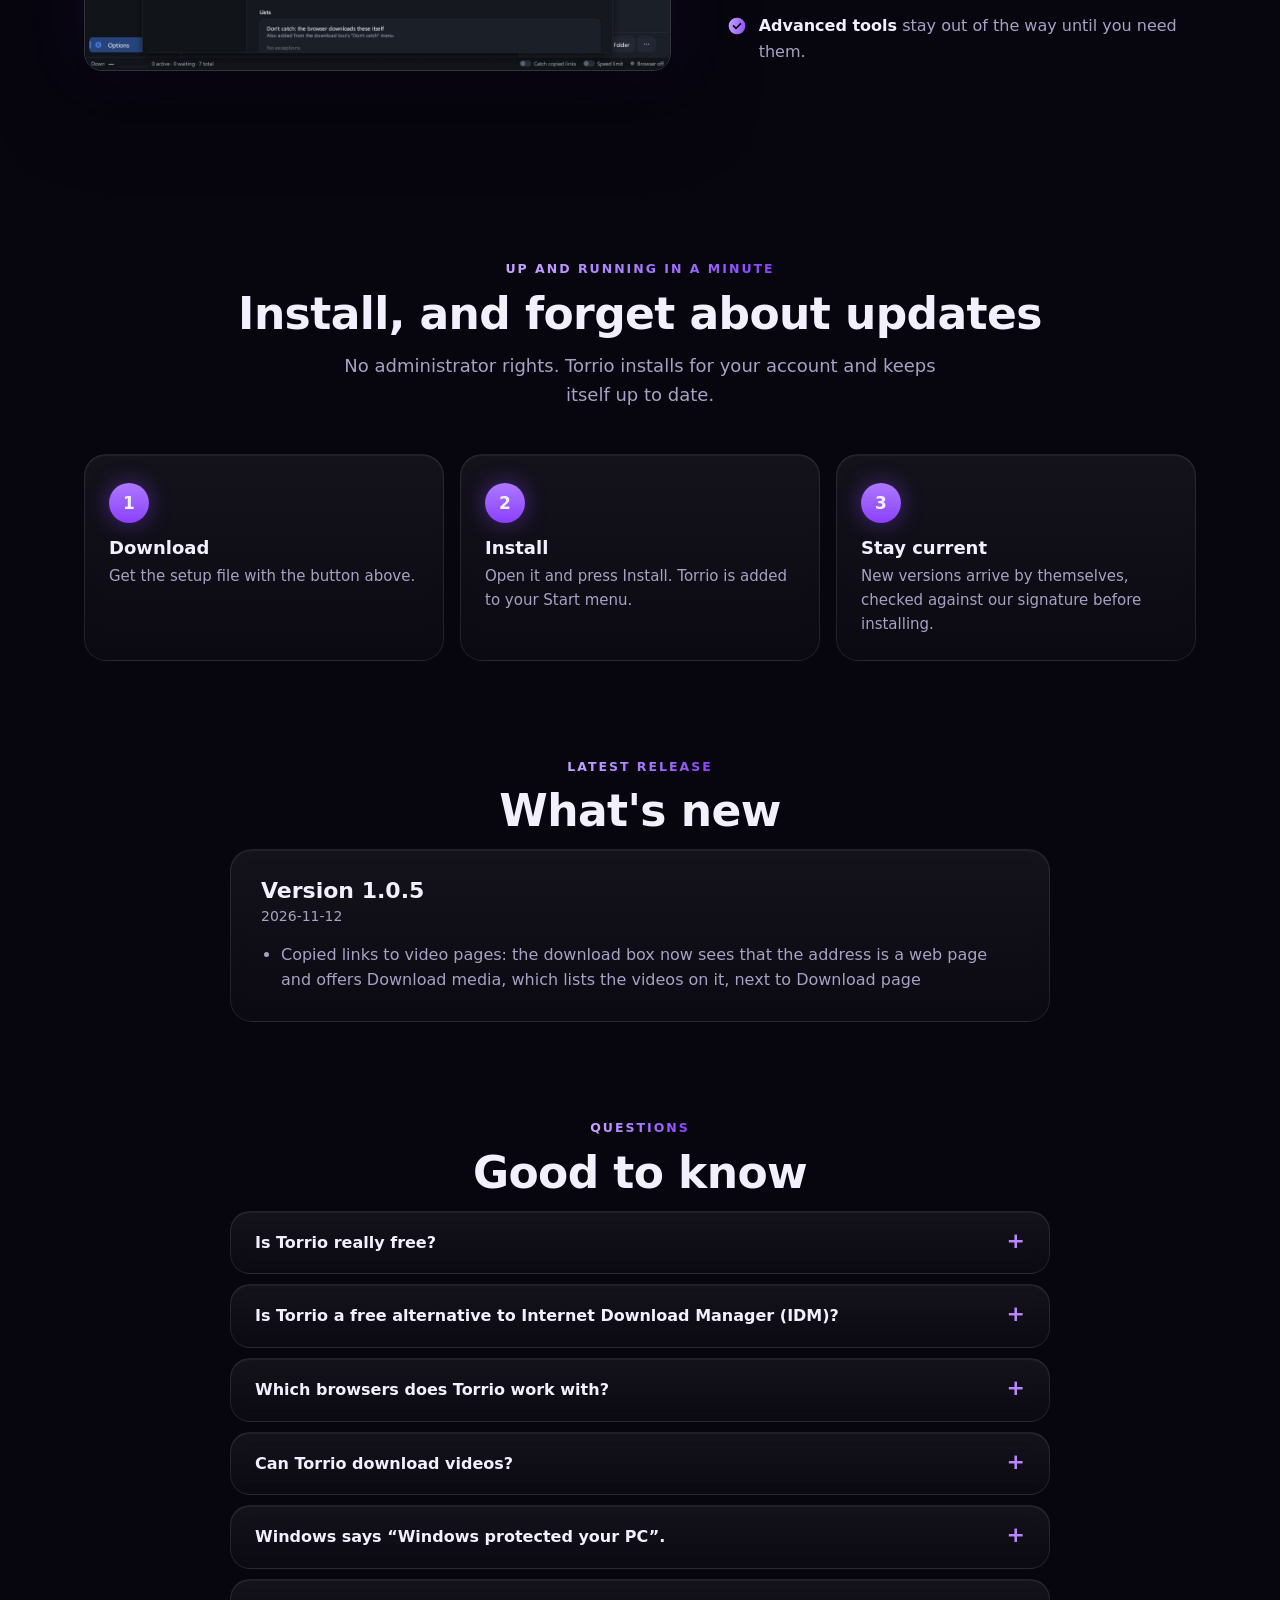
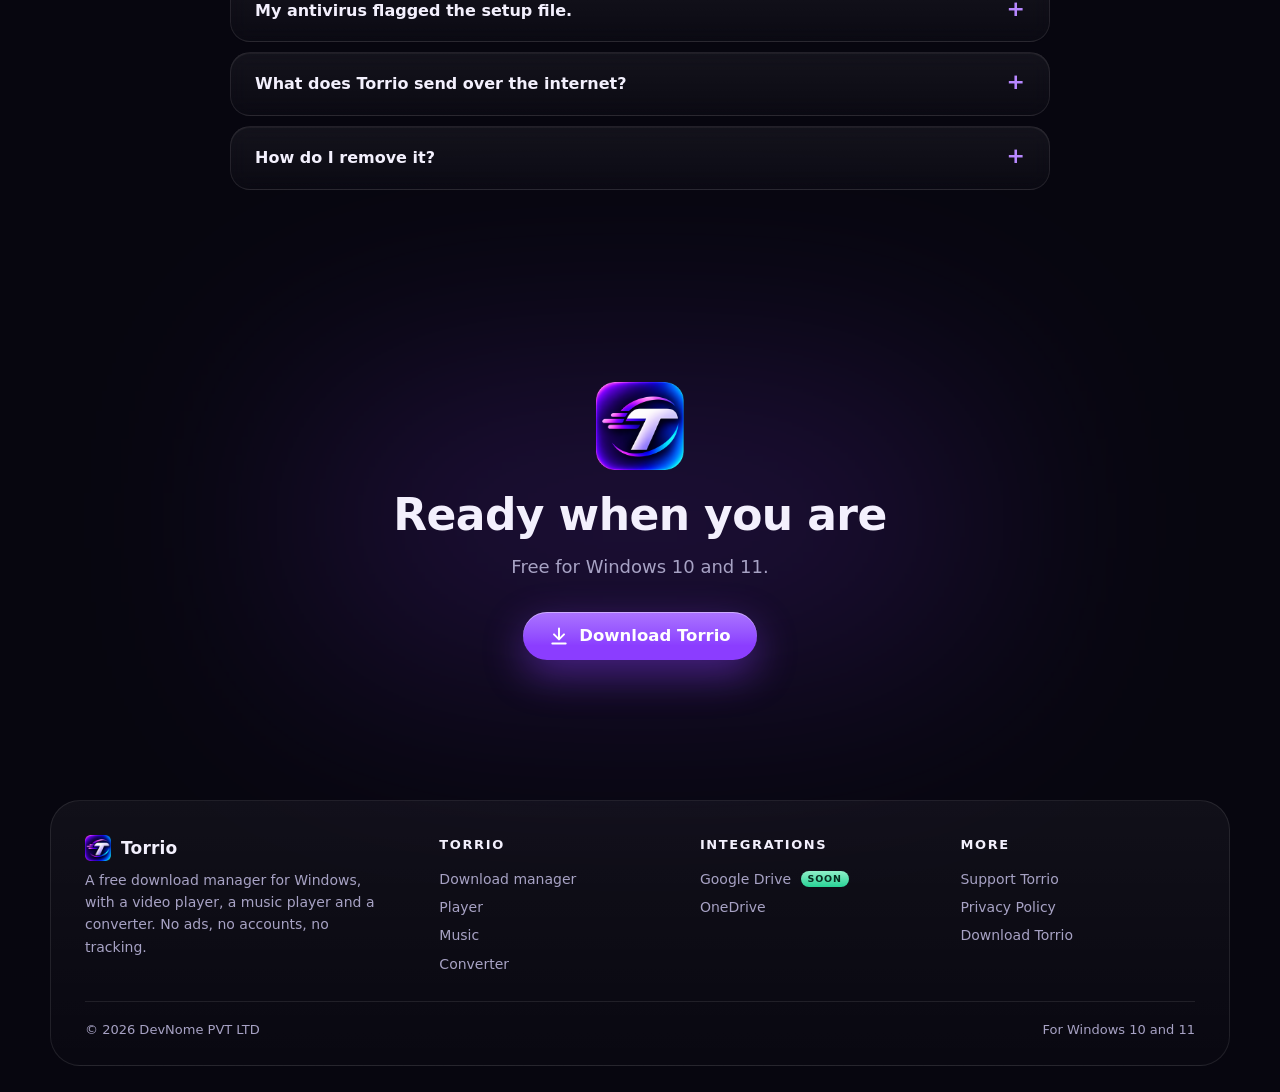
==== commit ca1af156: "Website redesign: card navigation with per-page effects, Google Drive (coming soon) and OneDrive pag" ====
--- a/index.html
+++ b/index.html
@@ -97,155 +97,23 @@
   ]
 }
 </script>
-<style>
-  :root {
-    /* Brand: the logo's night-blue square with a pink → violet → cyan sweep. */
-    --night: #0b0820;
-    --panel: #171236;
-    --line: #2a2356;
-    --text: #f1eefc;
-    --weak: #a49fc6;
-    --pink: #ff4fd8;
-    --violet: #8b3dff;
-    --blue: #2f5bff;
-    --cyan: #19d9ff;
-    --sweep: linear-gradient(100deg, var(--pink), var(--violet) 40%, var(--blue) 72%, var(--cyan));
-    --font: "Segoe UI Variable Text", "Segoe UI", system-ui, -apple-system, "Helvetica Neue", Arial, sans-serif;
-    --display: "Segoe UI Variable Display", "Segoe UI", system-ui, -apple-system, "Helvetica Neue", Arial, sans-serif;
-    color-scheme: dark;
-  }
-  * { box-sizing: border-box; }
-  html { scroll-behavior: smooth; }
-  body { margin: 0; background: var(--night); color: var(--text); font: 16px/1.6 var(--font); overflow-x: hidden; }
-  a { color: var(--cyan); text-decoration: none; }
-  a:hover { text-decoration: underline; }
-  img { max-width: 100%; height: auto; display: block; }
-  .wrap { max-width: 1160px; margin: 0 auto; padding: 0 24px; }
-  .grad { background: var(--sweep); -webkit-background-clip: text; background-clip: text; color: transparent; }
-  :focus-visible { outline: 2px solid var(--cyan); outline-offset: 3px; border-radius: 6px; }
-
-  header { position: sticky; top: 0; z-index: 10; backdrop-filter: blur(14px); background: rgba(11, 8, 32, .72); border-bottom: 1px solid rgba(255,255,255,.06); }
-  header .wrap { display: flex; align-items: center; height: 68px; gap: 28px; }
-  .brand { display: flex; align-items: center; gap: 10px; color: var(--text); font: 700 20px var(--display); letter-spacing: .2px; }
-  .brand:hover { text-decoration: none; }
-  .brand img { width: 34px; height: 34px; }
-  nav { display: flex; gap: 22px; margin-left: auto; align-items: center; }
-  nav a { color: var(--weak); font-size: 15px; }
-  nav a:hover { color: var(--text); text-decoration: none; }
-  .nav-cta { padding: 8px 16px; border-radius: 999px; background: rgba(255,255,255,.08); color: var(--text) !important; }
-  @media (max-width: 720px) { nav a:not(.nav-cta) { display: none; } }
-
-  .hero { position: relative; padding: 84px 0 40px; text-align: center; }
-  .hero::before { content: ""; position: absolute; inset: -120px 0 auto; height: 720px; z-index: -1;
-    background: radial-gradient(600px 320px at 30% 30%, rgba(255,79,216,.22), transparent 70%),
-                radial-gradient(640px 360px at 72% 26%, rgba(25,217,255,.18), transparent 70%),
-                radial-gradient(800px 420px at 50% 60%, rgba(139,61,255,.20), transparent 70%); }
-  .hero-logo { width: 112px; height: 112px; margin: 0 auto 26px; filter: drop-shadow(0 18px 40px rgba(139,61,255,.45)); }
-  .hero h1 { font: 800 clamp(38px, 6vw, 68px)/1.04 var(--display); letter-spacing: -1.2px; margin: 0 auto 18px; max-width: 900px; text-wrap: balance; }
-  .h1-kicker { display: block; font: 600 clamp(14px, 1.6vw, 17px)/1.4 var(--font); letter-spacing: 2px; text-transform: uppercase; color: var(--weak); margin-bottom: 16px; }
-  .hero p.lead { color: var(--weak); font-size: clamp(17px, 2vw, 20px); max-width: 660px; margin: 0 auto 34px; }
-  .cta { display: flex; gap: 14px; justify-content: center; flex-wrap: wrap; }
-  .btn { display: inline-flex; align-items: center; gap: 10px; padding: 15px 28px; border-radius: 14px; font: 700 17px var(--font); border: 0; cursor: pointer; color: #fff; }
-  .btn:hover { text-decoration: none; }
-  .btn svg { width: 20px; height: 20px; }
-  .btn-main { background: var(--sweep); box-shadow: 0 14px 40px rgba(139,61,255,.45), inset 0 1px 0 rgba(255,255,255,.25); }
-  .btn-main:hover { filter: brightness(1.08); }
-  .btn-ghost { background: rgba(255,255,255,.07); border: 1px solid rgba(255,255,255,.12); }
-  .meta { margin-top: 14px; color: var(--weak); font-size: 14px; }
-  .shot { position: relative; margin: 64px auto 0; max-width: 1080px; }
-  .shot::before { content: ""; position: absolute; inset: 8% 6% -4%; background: var(--sweep); filter: blur(70px); opacity: .45; z-index: -1; border-radius: 40px; }
-  .shot img { border-radius: 14px; border: 1px solid rgba(255,255,255,.12); box-shadow: 0 40px 100px rgba(0,0,0,.6); }
-
-  .strip { border-top: 1px solid rgba(255,255,255,.06); border-bottom: 1px solid rgba(255,255,255,.06); background: rgba(255,255,255,.02); margin-top: 72px; }
-  .strip .wrap { display: grid; grid-template-columns: repeat(4, 1fr); gap: 12px; padding: 28px 24px; text-align: center; }
-  .strip b { display: block; font: 800 30px var(--display); }
-  .strip span { color: var(--weak); font-size: 14px; }
-  @media (max-width: 720px) { .strip .wrap { grid-template-columns: repeat(2, 1fr); row-gap: 22px; } }
-
-  section { padding: 96px 0; }
-  .kicker { font-size: 13px; font-weight: 700; letter-spacing: 1.6px; text-transform: uppercase; display: inline-block; }
-  h2 { font: 800 clamp(30px, 4vw, 44px)/1.12 var(--display); letter-spacing: -.6px; margin: 8px 0 14px; text-wrap: balance; }
-  .sub { color: var(--weak); max-width: 620px; margin: 0 0 44px; font-size: 18px; }
-  .center { text-align: center; }
-  .center .sub { margin-left: auto; margin-right: auto; }
-
-  .features { display: grid; grid-template-columns: repeat(3, 1fr); gap: 18px; }
-  @media (max-width: 900px) { .features { grid-template-columns: repeat(2, 1fr); } }
-  @media (max-width: 600px) { .features { grid-template-columns: 1fr; } }
-  .card { background: linear-gradient(180deg, rgba(255,255,255,.045), rgba(255,255,255,.015)); border: 1px solid rgba(255,255,255,.08); border-radius: 18px; padding: 26px; }
-  .addons { display: grid; grid-template-columns: repeat(3, 1fr); gap: 18px; }
-  @media (max-width: 900px) { .addons { grid-template-columns: 1fr; } }
-  .addon { display: grid; gap: 14px; align-content: start; background: linear-gradient(180deg, rgba(255,255,255,.05), rgba(255,255,255,.015)); border: 1px solid rgba(255,255,255,.09); border-radius: 20px; padding: 26px; color: var(--text); }
-  .addon:hover { text-decoration: none; border-color: rgba(255,255,255,.22); }
-  .addon img { width: 72px; height: 72px; border-radius: 18px; }
-  .addon h3 { margin: 0; font: 700 21px var(--display); }
-  .addon p { margin: 0; color: var(--weak); font-size: 15px; }
-  .addon .more { color: var(--cyan); font-weight: 600; font-size: 15px; }
-  .card h3 { margin: 14px 0 6px; font: 700 19px var(--display); }
-  .card p { margin: 0; color: var(--weak); font-size: 15px; }
-  .ico { width: 44px; height: 44px; border-radius: 12px; display: grid; place-items: center; background: rgba(139,61,255,.18); }
-  .ico svg { width: 22px; height: 22px; stroke: url(#sweep); }
-
-  .split { display: grid; grid-template-columns: 1fr 1.25fr; gap: 56px; align-items: center; }
-  .split.rev { grid-template-columns: 1.25fr 1fr; }
-  .split.rev .text { order: 2; }
-  @media (max-width: 900px) { .split, .split.rev { grid-template-columns: 1fr; } .split.rev .text { order: 0; } }
-  .split img { border-radius: 14px; border: 1px solid rgba(255,255,255,.1); box-shadow: 0 30px 80px rgba(0,0,0,.5); }
-  .ticks { list-style: none; padding: 0; margin: 22px 0 0; display: grid; gap: 12px; }
-  .ticks li { display: flex; gap: 12px; color: var(--weak); }
-  .ticks li::before { content: ""; flex: none; width: 20px; height: 20px; margin-top: 3px; border-radius: 50%; background: var(--sweep);
-    -webkit-mask: url("data:image/svg+xml,%3Csvg xmlns='http://www.w3.org/2000/svg' viewBox='0 0 24 24'%3E%3Cpath d='M12 2a10 10 0 100 20 10 10 0 000-20zm-1.2 14.2L6.6 12l1.4-1.4 2.8 2.8 5.2-5.2 1.4 1.4-6.6 6.6z'/%3E%3C/svg%3E") center/contain no-repeat;
-            mask: url("data:image/svg+xml,%3Csvg xmlns='http://www.w3.org/2000/svg' viewBox='0 0 24 24'%3E%3Cpath d='M12 2a10 10 0 100 20 10 10 0 000-20zm-1.2 14.2L6.6 12l1.4-1.4 2.8 2.8 5.2-5.2 1.4 1.4-6.6 6.6z'/%3E%3C/svg%3E") center/contain no-repeat; }
-  .ticks b { color: var(--text); font-weight: 600; }
-
-  .steps { display: grid; grid-template-columns: repeat(3, 1fr); gap: 18px; counter-reset: s; }
-  @media (max-width: 800px) { .steps { grid-template-columns: 1fr; } }
-  .step { position: relative; padding: 28px 24px 24px; border-radius: 18px; background: var(--panel); border: 1px solid var(--line); counter-increment: s; }
-  .step::before { content: counter(s); display: grid; place-items: center; width: 38px; height: 38px; border-radius: 12px; background: var(--sweep); font: 800 17px var(--display); margin-bottom: 14px; }
-  .step h3 { margin: 0 0 6px; font: 700 18px var(--display); }
-  .step p { margin: 0; color: var(--weak); font-size: 15px; }
-
-  .faq { max-width: 820px; margin: 0 auto; display: grid; gap: 12px; }
-  details { background: var(--panel); border: 1px solid var(--line); border-radius: 14px; padding: 18px 22px; }
-  summary { cursor: pointer; font-weight: 600; list-style: none; display: flex; justify-content: space-between; gap: 16px; }
-  summary::-webkit-details-marker { display: none; }
-  summary::after { content: "+"; color: var(--weak); font-size: 22px; line-height: 1; }
-  details[open] summary::after { content: "–"; }
-  details p { color: var(--weak); margin: 12px 0 0; }
-
-  .release { max-width: 820px; margin: 0 auto; background: var(--panel); border: 1px solid var(--line); border-radius: 18px; padding: 28px 30px; }
-  .release h3 { margin: 0; font: 700 22px var(--display); }
-  .release .date { color: var(--weak); font-size: 14px; margin: 2px 0 14px; }
-  .release ul { margin: 0; padding-left: 20px; color: var(--weak); }
-
-  .final { text-align: center; padding: 100px 0; position: relative; }
-  .final::before { content: ""; position: absolute; inset: 20% 20%; background: var(--sweep); filter: blur(120px); opacity: .25; z-index: -1; }
-  .final img { width: 88px; margin: 0 auto 20px; }
-
-  footer { border-top: 1px solid rgba(255,255,255,.06); padding: 30px 0 40px; color: var(--weak); font-size: 14px; }
-  footer .wrap { display: flex; flex-wrap: wrap; gap: 14px 28px; align-items: center; }
-  footer .brand { font-size: 16px; }
-  footer .brand img { width: 24px; height: 24px; }
-  footer .links { margin-left: auto; display: flex; gap: 20px; }
-  footer a { color: var(--weak); }
-
-  @media (prefers-reduced-motion: reduce) { html { scroll-behavior: auto; } }
-</style>
+<link rel="stylesheet" href="assets/site.css">
 </head>
-<body>
+<body data-page="home">
 <svg width="0" height="0" style="position:absolute" aria-hidden="true">
   <defs><linearGradient id="sweep" x1="0" y1="0" x2="1" y2="1"><stop offset="0" stop-color="#ff4fd8"/><stop offset=".45" stop-color="#8b3dff"/><stop offset="1" stop-color="#19d9ff"/></linearGradient></defs>
 </svg>
 
 <header>
   <div class="wrap">
-    <a class="brand" href="#top"><img src="assets/logo-64.png" alt="" width="34" height="34">Torrio</a>
+    <a class="brand" href=""><img src="assets/logo-64.png" alt="" width="32" height="32">Torrio</a>
     <nav aria-label="Main">
-      <a href="#features">Features</a>
-      <a href="#tour">Tour</a>
-      <a href="#addons">Add-ons</a>
-      <a href="#install">Install</a>
-      <a href="#faq">FAQ</a>
+      <a href="" aria-current="page">Torrio</a>
+      <a href="player/">Player</a>
+      <a href="music/">Music</a>
+      <a href="converter/">Converter</a>
+      <a href="google-drive/">Google Drive <span class="soon">Soon</span></a>
+      <a href="onedrive/">OneDrive</a>
       <a href="support/">Support</a>
       <a class="nav-cta dl-link" href="https://github.com/XDevNome/torrio-site/releases/latest">Download</a>
     </nav>
@@ -255,7 +123,7 @@
 <main id="top">
   <div class="hero">
     <div class="wrap">
-      <img class="hero-logo" src="assets/logo-256.png" alt="Torrio logo" width="112" height="112">
+      <div class="cards" data-active="torrio" data-mode="swap"></div>
       <h1><span class="h1-kicker">Free download manager for Windows</span>Download anything. <span class="grad">Faster.</span></h1>
       <p class="lead">Torrio splits every file across up to 32 connections, resumes where it left off, and catches downloads straight from your browser. Videos, torrents and Telegram files too. Free, with no ads and no account.</p>
       <div class="cta" id="download">
@@ -271,6 +139,7 @@
     </div>
   </div>
 
+  <div id="panel">
   <div class="strip">
     <div class="wrap">
       <div><b class="grad">32</b><span>connections per file</span></div>
@@ -306,9 +175,22 @@
         <p class="sub">They come with Torrio and work on any file on your PC. Each one can be opened on its own, from Torrio's icon next to the clock or its own desktop icon.</p>
       </div>
       <div class="addons">
-        <a class="addon" href="player/"><img src="assets/player-96.png" alt="" width="72" height="72" loading="lazy"><h3>Torrio Player</h3><p>Plays any video on the graphics card: smooth 4K, instant seeking with previews, subtitles and a mini player.</p><span class="more">About Torrio Player âº</span></a>
-        <a class="addon" href="music/"><img src="assets/music-96.png" alt="" width="72" height="72" loading="lazy"><h3>Torrio Music</h3><p>Your library and playlists, gapless playback, a 10-band equaliser, and music that keeps playing from the tray.</p><span class="more">About Torrio Music âº</span></a>
-        <a class="addon" href="converter/"><img src="assets/converter-96.png" alt="" width="72" height="72" loading="lazy"><h3>Torrio Converter</h3><p>Converts on the graphics card, copies instead of converting when it can, trims, and shows the size first.</p><span class="more">About Torrio Converter âº</span></a>
+        <a class="addon" href="player/"><img src="assets/player-96.png" alt="" width="72" height="72" loading="lazy"><h3>Torrio Player</h3><p>Plays any video on the graphics card: smooth 4K, instant seeking with previews, subtitles and a mini player.</p><span class="more">About Torrio Player ›</span></a>
+        <a class="addon" href="music/"><img src="assets/music-96.png" alt="" width="72" height="72" loading="lazy"><h3>Torrio Music</h3><p>Your library and playlists, gapless playback, a 10-band equaliser, and music that keeps playing from the tray.</p><span class="more">About Torrio Music ›</span></a>
+        <a class="addon" href="converter/"><img src="assets/converter-96.png" alt="" width="72" height="72" loading="lazy"><h3>Torrio Converter</h3><p>Converts on the graphics card, copies instead of converting when it can, trims, and shows the size first.</p><span class="more">About Torrio Converter ›</span></a>
+      </div>
+    </div>
+  </section>
+  <section id="cloud" style="padding-top:0">
+    <div class="wrap">
+      <div class="center">
+        <div class="kicker grad">Integrations</div>
+        <h2>Whole folders from Google Drive and OneDrive</h2>
+        <p class="sub">Sign in, tick files and folders, and download them all as one download, in the same folder structure. Read-only, and your files go straight from the service to your PC.</p>
+      </div>
+      <div class="addons two">
+        <a class="addon" href="google-drive/"><div class="int-ico" style="--c: rgb(40 210 150)" aria-hidden="true"><svg viewBox="0 0 24 24"><path d="M12 4.5l8.5 14.5h-17z"/><path d="M6.4 14h11.2"/></svg></div><h3>Google Drive <span class="soon">Soon</span></h3><p>Coming soon: My Drive, Shared with me and shared links. Google Docs, Sheets and Slides are saved as Office files.</p><span class="more">About the Google Drive integration ›</span></a>
+        <a class="addon" href="onedrive/"><div class="int-ico" style="--c: rgb(70 150 255)" aria-hidden="true"><svg viewBox="0 0 24 24"><path d="M7 18.5h10.5a4 4 0 00.4-7.98A6 6 0 006.3 9.6 4.5 4.5 0 007 18.5z"/></svg></div><h3>OneDrive</h3><p>Your OneDrive and OneDrive or SharePoint shared links, with personal, work or school accounts.</p><span class="more">About the OneDrive integration ›</span></a>
       </div>
     </div>
   </section>
@@ -402,13 +284,16 @@
       </a>
     </div>
   </div>
+  </div>
 </main>
 
 <footer>
   <div class="wrap">
-    <a class="brand" href="#top"><img src="assets/logo-64.png" alt="" width="24" height="24">Torrio</a>
-    <span>© <span id="year">2026</span> DevNome PVT LTD · Torrio, download manager for Windows</span>
-    <div class="links"><a href="player/">Player</a><a href="music/">Music</a><a href="converter/">Converter</a><a href="support/" data-support>Support</a><a href="#faq">FAQ</a><a href="privacy/">Privacy</a><a href="latest.json">latest.json</a></div>
+    <div class="about"><a class="brand" href=""><img src="assets/logo-64.png" alt="" width="26" height="26">Torrio</a><p>A free download manager for Windows, with a video player, a music player and a converter. No ads, no accounts, no tracking.</p></div>
+    <div class="col"><h4>Torrio</h4><a href="">Download manager</a><a href="player/">Player</a><a href="music/">Music</a><a href="converter/">Converter</a></div>
+    <div class="col"><h4>Integrations</h4><a href="google-drive/">Google Drive <span class="soon">Soon</span></a><a href="onedrive/">OneDrive</a></div>
+    <div class="col"><h4>More</h4><a href="support/" data-support>Support Torrio</a><a href="privacy/">Privacy Policy</a><a class="dl-link" href="https://github.com/XDevNome/torrio-site/releases/latest">Download Torrio</a></div>
+    <div class="legal"><span>© <span id="year">2026</span> DevNome PVT LTD</span><span>For Windows 10 and 11</span></div>
   </div>
 </footer>
 
@@ -434,6 +319,7 @@
   })
   .catch(() => {});
 </script>
+<script src="assets/cards.js" defer></script>
 <script src="assets/support.js" defer></script>
 </body>
 </html>
--- a/assets/site.css
+++ b/assets/site.css
@@ -0,0 +1,293 @@
+/* Torrio website: one design for every page.
+   Glass panels on a deep night background; every page is tinted with the colour of its card
+   (body[data-page] sets --tint). The card row at the top of each page is drawn by cards.js. */
+
+:root {
+  --night: #07060f;
+  --panel: rgb(255 255 255 / .045);
+  --panel-hi: rgb(255 255 255 / .075);
+  --line: rgb(255 255 255 / .09);
+  --line-hi: rgb(255 255 255 / .18);
+  --text: #f3f0fd;
+  --weak: #a7a2c4;
+  --pink: #ff4fd8;
+  --violet: #8b3dff;
+  --blue: #2f5bff;
+  --cyan: #19d9ff;
+  --sweep: linear-gradient(100deg, var(--pink), var(--violet) 40%, var(--blue) 72%, var(--cyan));
+  --tint: 139 61 255;
+  --tint-hi: color-mix(in srgb, rgb(var(--tint)) 62%, white);
+  --accent: linear-gradient(100deg, color-mix(in srgb, rgb(var(--tint)) 45%, white), rgb(var(--tint)));
+  --font: "Segoe UI Variable Text", "Segoe UI", system-ui, -apple-system, "Helvetica Neue", Arial, sans-serif;
+  --display: "Segoe UI Variable Display", "Segoe UI", system-ui, -apple-system, "Helvetica Neue", Arial, sans-serif;
+  color-scheme: dark;
+}
+body[data-page="home"], body[data-page="torrio"] { --tint: 139 61 255; }
+body[data-page="player"] { --tint: 25 190 255; }
+body[data-page="music"] { --tint: 255 79 216; }
+body[data-page="converter"] { --tint: 255 110 40; }
+body[data-page="google-drive"] { --tint: 40 210 150; }
+body[data-page="onedrive"] { --tint: 70 150 255; }
+body[data-page="support"] { --tint: 255 170 60; }
+body[data-page="privacy"] { --tint: 150 120 255; }
+
+@view-transition { navigation: auto; }
+
+* { box-sizing: border-box; }
+html { scroll-behavior: smooth; }
+/* colours made from the tint: worked out on body, where the tint is set */
+body {
+  --tint-hi: color-mix(in srgb, rgb(var(--tint)) 62%, white);
+  --accent: linear-gradient(100deg, color-mix(in srgb, rgb(var(--tint)) 45%, white), rgb(var(--tint)));
+}
+body {
+  margin: 0; color: var(--text); font: 16px/1.6 var(--font); overflow-x: hidden; background: var(--night);
+  background-image: radial-gradient(ellipse 80% 50% at 50% -10%, rgb(var(--tint) / .16), transparent 70%);
+  background-repeat: no-repeat; transition: background-color .8s ease;
+}
+a { color: var(--tint-hi); text-decoration: none; }
+a:hover { text-decoration: underline; }
+img { max-width: 100%; height: auto; display: block; }
+.wrap { max-width: 1160px; margin: 0 auto; padding: 0 24px; }
+.grad { background: var(--accent); -webkit-background-clip: text; background-clip: text; color: transparent; }
+:focus-visible { outline: 2px solid var(--tint-hi); outline-offset: 3px; border-radius: 8px; }
+::selection { background: rgb(var(--tint) / .45); }
+
+/* ---------- header: a floating glass capsule ---------- */
+header { position: sticky; top: 0; z-index: 20; padding: 12px 16px 0; pointer-events: none; }
+header .wrap {
+  pointer-events: auto; display: flex; align-items: center; gap: 18px; height: 58px; max-width: 1180px; padding: 0 8px 0 18px;
+  border-radius: 999px; border: 1px solid var(--line); background: rgb(12 10 24 / .62);
+  backdrop-filter: blur(18px) saturate(1.4); -webkit-backdrop-filter: blur(18px) saturate(1.4);
+  box-shadow: 0 10px 40px rgb(0 0 0 / .35), inset 0 1px 0 rgb(255 255 255 / .06);
+}
+.brand { display: flex; align-items: center; gap: 10px; color: var(--text); font: 700 19px var(--display); letter-spacing: .2px; flex: none; }
+.brand:hover { text-decoration: none; }
+.brand img { width: 32px; height: 32px; }
+nav { display: flex; gap: 2px; margin-left: auto; align-items: center; min-width: 0; }
+nav { position: relative; }
+.nav-glow { position: absolute; top: 50%; left: 0; height: 34px; width: 0; margin-top: -17px; border-radius: 999px; pointer-events: none; z-index: 0; opacity: 0;
+  background: rgb(var(--tint) / .22); box-shadow: inset 0 0 0 1px rgb(var(--tint) / .5), 0 0 18px rgb(var(--tint) / .35);
+  transition: transform .55s cubic-bezier(.2,.8,.2,1), width .55s cubic-bezier(.2,.8,.2,1), background .6s, box-shadow .6s, opacity .3s; }
+nav.glowing .nav-glow { opacity: 1; }
+nav.still .nav-glow { transition: none; }
+nav.glowing a[aria-current="page"] { background: none; box-shadow: none; }
+nav a { position: relative; z-index: 1; color: var(--weak); font-size: 14.5px; padding: 7px 13px; border-radius: 999px; white-space: nowrap; transition: color .2s, background .2s; }
+nav a:hover { color: var(--text); text-decoration: none; background: rgb(255 255 255 / .06); }
+nav a[aria-current="page"] { color: var(--text); background: rgb(var(--tint) / .22); box-shadow: inset 0 0 0 1px rgb(var(--tint) / .45); }
+.nav-cta, nav a.nav-cta { margin-left: 6px; padding: 9px 18px; color: #fff !important; font-weight: 600;
+  background: linear-gradient(180deg, color-mix(in srgb, rgb(var(--tint)) 70%, white), rgb(var(--tint)));
+  box-shadow: 0 6px 22px rgb(var(--tint) / .45), inset 0 1px 0 rgb(255 255 255 / .35); }
+.nav-cta:hover { filter: brightness(1.08); background: linear-gradient(180deg, color-mix(in srgb, rgb(var(--tint)) 70%, white), rgb(var(--tint))) !important; }
+@media (max-width: 980px) {
+  header .wrap { height: auto; flex-wrap: wrap; padding: 8px 8px 8px 16px; border-radius: 26px; row-gap: 4px; }
+  nav { order: 3; width: 100%; margin: 0; overflow-x: auto; scrollbar-width: none; padding-bottom: 2px; }
+  nav::-webkit-scrollbar { display: none; }
+  .nav-cta { margin-left: auto !important; }
+}
+
+/* ---------- the card stage (hero of every page) ---------- */
+.hero { position: relative; padding: 34px 0 40px; text-align: center; isolation: isolate; }
+.hero::before { /* the page's tint behind the cards, and a few still stars; it fades out below the hero */
+  content: ""; position: absolute; inset: -80px 0 -220px; z-index: -2; pointer-events: none;
+  -webkit-mask-image: linear-gradient(to bottom, #000 72%, transparent); mask-image: linear-gradient(to bottom, #000 72%, transparent);
+  background:
+    radial-gradient(ellipse 46% 42% at 50% 26%, rgb(var(--tint) / .34), transparent 72%),
+    radial-gradient(ellipse 90% 40% at 50% 78%, rgb(var(--tint) / .12), transparent 70%),
+    radial-gradient(1px 1px at 12% 22%, #fff8, transparent), radial-gradient(1px 1px at 82% 16%, #fff6, transparent),
+    radial-gradient(1.5px 1.5px at 66% 46%, #fff5, transparent), radial-gradient(1px 1px at 28% 50%, #fff6, transparent),
+    radial-gradient(1px 1px at 92% 40%, #fff5, transparent), radial-gradient(1px 1px at 44% 8%, #fff7, transparent),
+    radial-gradient(1.5px 1.5px at 6% 62%, #fff4, transparent);
+  transition: background .8s ease;
+}
+.hero-fx { position: absolute; left: 0; right: 0; top: -80px; height: calc(100% + 80px); width: 100%; z-index: -1; pointer-events: none; }
+.cards { position: relative; height: 368px; margin: 0 auto 6px; }
+.cards .track { position: absolute; left: 50%; top: 40px; width: 0; height: 0; }
+.ecard {
+  --w: 152px; --h: 252px;
+  position: absolute; left: calc(var(--w) / -2); top: 0; width: var(--w); height: var(--h); border-radius: 999px; padding: 0;
+  display: grid; place-items: center; align-content: center; gap: 6px; cursor: pointer; color: #fff; font: inherit; text-decoration: none;
+  border: 1px solid rgb(255 255 255 / .14);
+  background: linear-gradient(180deg, rgb(255 255 255 / .06), rgb(var(--c) / .32) 85%), #0d0b16;
+  box-shadow: inset 0 1px 0 rgb(255 255 255 / .12), 0 18px 40px rgb(0 0 0 / .5);
+  transition: transform .7s cubic-bezier(.2,.8,.2,1), opacity .5s ease, background .6s ease, box-shadow .6s ease;
+  -webkit-box-reflect: below 12px linear-gradient(transparent 58%, rgb(255 255 255 / .2));
+}
+.ecard:hover { text-decoration: none; }
+.ecard:not(.on):hover { border-color: rgb(var(--c) / .7); }
+.ecard .num { position: absolute; top: 20px; font: 600 11px var(--font); letter-spacing: 2px; opacity: .6; }
+.ecard svg { width: 36px; height: 36px; fill: none; stroke: currentColor; stroke-width: 1.6; stroke-linecap: round; stroke-linejoin: round; }
+.ecard b { font: 600 22px var(--display); letter-spacing: .2px; }
+.ecard small { font: 600 9.5px var(--font); letter-spacing: 1.8px; text-transform: uppercase; opacity: .55; }
+.ecard.on {
+  background: linear-gradient(180deg, rgb(255 255 255 / .55), rgb(var(--c) / .85) 70%, rgb(var(--c) / .95));
+  border-color: rgb(255 255 255 / .55); cursor: default;
+  box-shadow: inset 0 2px 0 rgb(255 255 255 / .6), inset 0 -20px 40px rgb(var(--c) / .6), 0 0 34px rgb(var(--c) / .75), 0 0 90px rgb(var(--c) / .45);
+  text-shadow: 0 1px 6px rgb(0 0 0 / .35);
+}
+.ecard.on small { opacity: .8; }
+.ecard.far { opacity: 0; pointer-events: none; }
+.cards.still .ecard { transition: none; }
+.cards .arrow { position: absolute; top: 145px; z-index: 2; width: 42px; height: 42px; border-radius: 50%; border: 1px solid var(--line-hi); background: rgb(0 0 0 / .35); color: #fff; font-size: 20px; cursor: pointer; display: grid; place-items: center; padding: 0; }
+.cards .arrow:hover { background: rgb(255 255 255 / .1); }
+.cards .arrow.prev { left: max(0px, calc(50% - 520px)); }
+.cards .arrow.next { right: max(0px, calc(50% - 520px)); }
+.swap { display: inline-block; transition: opacity .35s ease, transform .35s ease; }
+.swap.out { opacity: 0; transform: translateY(8px); }
+@media (max-width: 700px) {
+  .cards { height: 276px; }
+  .cards .track { top: 30px; }
+  .ecard { --w: 110px; --h: 184px; }
+  .ecard b { font-size: 16px; }
+  .ecard svg { width: 28px; height: 28px; }
+  .cards .arrow { display: none; }
+}
+
+.hero-logo { width: 112px; height: 112px; margin: 0 auto 26px; }
+.hero h1 { font: 800 clamp(36px, 5.6vw, 64px)/1.05 var(--display); letter-spacing: -1.2px; margin: 0 auto 16px; max-width: 900px; text-wrap: balance; }
+.h1-kicker { display: block; font: 600 clamp(12px, 1.4vw, 14px)/1.4 var(--font); letter-spacing: 2.4px; text-transform: uppercase; color: var(--tint-hi); margin-bottom: 14px; }
+.hero p.lead { color: var(--weak); font-size: clamp(17px, 2vw, 19.5px); max-width: 660px; margin: 0 auto 30px; }
+.cta { display: flex; gap: 12px; justify-content: center; flex-wrap: wrap; }
+.btn { display: inline-flex; align-items: center; gap: 10px; padding: 14px 26px; border-radius: 999px; font: 700 16.5px var(--font); border: 0; cursor: pointer; color: #fff; transition: filter .2s, transform .2s, background .2s; }
+.btn:hover { text-decoration: none; transform: translateY(-1px); }
+.btn svg { width: 20px; height: 20px; }
+.btn-main { background: linear-gradient(180deg, color-mix(in srgb, rgb(var(--tint)) 72%, white), rgb(var(--tint)) 70%); box-shadow: 0 14px 40px rgb(var(--tint) / .45), inset 0 1px 0 rgb(255 255 255 / .4); }
+.btn-main:hover { filter: brightness(1.08); }
+.btn-ghost { background: var(--panel); border: 1px solid var(--line-hi); backdrop-filter: blur(8px); }
+.btn-ghost:hover { background: var(--panel-hi); }
+.meta { margin-top: 14px; color: var(--weak); font-size: 14px; }
+.shot { position: relative; margin: 56px auto 0; max-width: 1080px; }
+.shot::before { content: ""; position: absolute; inset: 8% 6% -4%; background: rgb(var(--tint)); filter: blur(90px); opacity: .32; z-index: -1; border-radius: 40px; }
+.shot img { margin: 0 auto; border-radius: 18px; border: 1px solid var(--line-hi); box-shadow: 0 40px 100px rgb(0 0 0 / .6); }
+.crumbs { font-size: 13.5px; color: var(--weak); margin-bottom: 10px; }
+.crumbs a { color: var(--weak); }
+
+/* ---------- glass building blocks ---------- */
+.glass, .card, .addon, .step, details, .release, .data-box, .panel, .policy .short {
+  background: linear-gradient(180deg, rgb(255 255 255 / .055), rgb(255 255 255 / .018));
+  border: 1px solid var(--line); border-radius: 22px;
+  backdrop-filter: blur(10px); -webkit-backdrop-filter: blur(10px);
+  box-shadow: inset 0 1px 0 rgb(255 255 255 / .05);
+}
+
+.strip { margin-top: 64px; }
+.strip .wrap { display: grid; grid-template-columns: repeat(4, 1fr); gap: 14px; text-align: center; }
+.strip .wrap > div { padding: 22px 12px; border-radius: 22px; border: 1px solid var(--line); background: var(--panel); }
+.strip b { display: block; font: 800 30px var(--display); }
+.strip span { color: var(--weak); font-size: 14px; }
+@media (max-width: 720px) { .strip .wrap { grid-template-columns: repeat(2, 1fr); } }
+
+section { padding: 92px 0; }
+.kicker { font-size: 12.5px; font-weight: 700; letter-spacing: 2px; text-transform: uppercase; display: inline-block; }
+h2 { font: 800 clamp(30px, 4vw, 44px)/1.12 var(--display); letter-spacing: -.6px; margin: 8px 0 14px; text-wrap: balance; }
+.sub { color: var(--weak); max-width: 620px; margin: 0 0 44px; font-size: 18px; }
+.center { text-align: center; }
+.center .sub { margin-left: auto; margin-right: auto; }
+
+.features { display: grid; grid-template-columns: repeat(3, 1fr); gap: 16px; }
+@media (max-width: 900px) { .features { grid-template-columns: repeat(2, 1fr); } }
+@media (max-width: 600px) { .features { grid-template-columns: 1fr; } }
+.card { padding: 26px; transition: border-color .25s, transform .25s, box-shadow .25s; }
+.card:hover { border-color: rgb(var(--tint) / .45); box-shadow: 0 0 0 1px rgb(var(--tint) / .12), 0 18px 50px rgb(var(--tint) / .12), inset 0 1px 0 rgb(255 255 255 / .06); }
+.card h3 { margin: 16px 0 6px; font: 700 19px var(--display); }
+.card p { margin: 0; color: var(--weak); font-size: 15px; }
+.ico { width: 46px; height: 46px; border-radius: 999px; display: grid; place-items: center; color: var(--tint-hi);
+  background: radial-gradient(circle at 50% 30%, rgb(var(--tint) / .38), rgb(var(--tint) / .12)); box-shadow: inset 0 0 0 1px rgb(var(--tint) / .4), 0 0 22px rgb(var(--tint) / .25); }
+.ico svg { width: 22px; height: 22px; stroke: currentColor; fill: none; }
+
+.split { display: grid; grid-template-columns: 1fr 1.25fr; gap: 56px; align-items: center; }
+.split.rev { grid-template-columns: 1.25fr 1fr; }
+.split.rev .text { order: 2; }
+@media (max-width: 900px) { .split, .split.rev { grid-template-columns: 1fr; } .split.rev .text { order: 0; } }
+.split img { border-radius: 18px; border: 1px solid var(--line-hi); box-shadow: 0 30px 80px rgb(0 0 0 / .5), 0 0 60px rgb(var(--tint) / .12); }
+.ticks { list-style: none; padding: 0; margin: 22px 0 0; display: grid; gap: 12px; }
+.ticks li { display: flex; gap: 12px; color: var(--weak); }
+.ticks li::before { content: ""; flex: none; width: 20px; height: 20px; margin-top: 3px; border-radius: 50%; background: var(--accent);
+  -webkit-mask: url("data:image/svg+xml,%3Csvg xmlns='http://www.w3.org/2000/svg' viewBox='0 0 24 24'%3E%3Cpath d='M12 2a10 10 0 100 20 10 10 0 000-20zm-1.2 14.2L6.6 12l1.4-1.4 2.8 2.8 5.2-5.2 1.4 1.4-6.6 6.6z'/%3E%3C/svg%3E") center/contain no-repeat;
+          mask: url("data:image/svg+xml,%3Csvg xmlns='http://www.w3.org/2000/svg' viewBox='0 0 24 24'%3E%3Cpath d='M12 2a10 10 0 100 20 10 10 0 000-20zm-1.2 14.2L6.6 12l1.4-1.4 2.8 2.8 5.2-5.2 1.4 1.4-6.6 6.6z'/%3E%3C/svg%3E") center/contain no-repeat; }
+.ticks b { color: var(--text); font-weight: 600; }
+
+.steps { display: grid; grid-template-columns: repeat(3, 1fr); gap: 16px; counter-reset: s; }
+@media (max-width: 800px) { .steps { grid-template-columns: 1fr; } }
+.step { position: relative; padding: 28px 24px 24px; counter-increment: s; }
+.step::before { content: counter(s); display: grid; place-items: center; width: 40px; height: 40px; border-radius: 999px; font: 800 17px var(--display); margin-bottom: 14px;
+  background: linear-gradient(180deg, color-mix(in srgb, rgb(var(--tint)) 70%, white), rgb(var(--tint))); box-shadow: 0 0 22px rgb(var(--tint) / .45); }
+.step h3 { margin: 0 0 6px; font: 700 18px var(--display); }
+.step p { margin: 0; color: var(--weak); font-size: 15px; }
+
+.faq { max-width: 820px; margin: 0 auto; display: grid; gap: 10px; }
+details { padding: 18px 24px; border-radius: 20px; transition: border-color .25s; }
+details[open] { border-color: rgb(var(--tint) / .4); }
+summary { cursor: pointer; font-weight: 600; list-style: none; display: flex; justify-content: space-between; gap: 16px; }
+summary::-webkit-details-marker { display: none; }
+summary::after { content: "+"; color: var(--tint-hi); font-size: 22px; line-height: 1; }
+details[open] summary::after { content: "–"; }
+details p { color: var(--weak); margin: 12px 0 0; }
+
+.release { max-width: 820px; margin: 0 auto; padding: 28px 30px; }
+.release h3 { margin: 0; font: 700 22px var(--display); }
+.release .date { color: var(--weak); font-size: 14px; margin: 2px 0 14px; }
+.release ul { margin: 0; padding-left: 20px; color: var(--weak); }
+
+.final { text-align: center; padding: 100px 0; position: relative; }
+.final::before { content: ""; position: absolute; inset: 25% 25%; background: rgb(var(--tint)); filter: blur(130px); opacity: .22; z-index: -1; }
+.final img { width: 88px; margin: 0 auto 20px; }
+
+/* ---------- add-on and integration pages ---------- */
+.pills { display: flex; flex-wrap: wrap; gap: 8px; justify-content: center; margin: 22px auto 0; max-width: 760px; }
+.pills span { font: 600 13px var(--font); padding: 5px 13px; border-radius: 999px; background: rgb(var(--tint) / .1); border: 1px solid rgb(var(--tint) / .3); color: var(--text); }
+.ways { display: grid; grid-template-columns: repeat(3, 1fr); gap: 16px; }
+@media (max-width: 800px) { .ways { grid-template-columns: 1fr; } }
+.ways .card h3 { margin-top: 0; }
+.addons { display: grid; grid-template-columns: repeat(3, 1fr); gap: 16px; }
+@media (max-width: 900px) { .addons { grid-template-columns: 1fr; } }
+.addons.two { grid-template-columns: repeat(2, 1fr); max-width: 860px; margin: 0 auto; }
+@media (max-width: 900px) { .addons.two { grid-template-columns: 1fr; } }
+.addon { display: grid; gap: 14px; align-content: start; padding: 26px; color: var(--text); transition: border-color .25s, box-shadow .25s; }
+.addon:hover { text-decoration: none; border-color: rgb(var(--tint) / .45); box-shadow: 0 18px 50px rgb(var(--tint) / .14); }
+.addon img { width: 72px; height: 72px; border-radius: 18px; }
+.addon h3 { margin: 0; font: 700 21px var(--display); }
+.addon p { margin: 0; color: var(--weak); font-size: 15px; }
+.addon .more { color: var(--tint-hi); font-weight: 600; font-size: 15px; }
+.formats { display: flex; flex-wrap: wrap; gap: 6px; }
+.formats span { font: 600 12px ui-monospace, Consolas, monospace; padding: 3px 8px; border-radius: 999px; background: var(--panel); border: 1px solid var(--line); color: var(--weak); }
+.int-ico { width: 72px; height: 72px; border-radius: 999px; display: grid; place-items: center; background: linear-gradient(180deg, color-mix(in srgb, var(--c, rgb(var(--tint))) 70%, white), var(--c, rgb(var(--tint)))); box-shadow: 0 0 26px color-mix(in srgb, var(--c, rgb(var(--tint))) 50%, transparent); }
+.int-ico svg { width: 38px; height: 38px; fill: none; stroke: #fff; stroke-width: 2; stroke-linecap: round; stroke-linejoin: round; }
+.data-box { max-width: 860px; margin: 0 auto; padding: 26px 30px; }
+.data-box h3 { margin: 22px 0 6px; font: 700 18px var(--display); }
+.data-box h3:first-child { margin-top: 0; }
+.data-box p, .data-box li { color: var(--weak); font-size: 15.5px; }
+.data-box ul { margin: 6px 0; padding-left: 20px; }
+.data-box b { color: var(--text); font-weight: 600; }
+code { font-size: .9em; color: var(--text); background: rgb(255 255 255 / .07); padding: 1px 7px; border-radius: 999px; }
+.fineprint { max-width: 860px; margin: 18px auto 0; color: var(--weak); font-size: 13.5px; text-align: center; }
+
+/* "coming soon" label (Google Drive) */
+.soon { display: inline-block; margin-left: 5px; padding: 1px 7px; border-radius: 999px; font: 700 9.5px/1.5 var(--font); letter-spacing: .8px; text-transform: uppercase; vertical-align: 2px;
+  color: #062b1e; background: linear-gradient(180deg, #8ff0c8, #28d296); }
+.soon-banner { display: inline-flex; align-items: center; gap: 10px; margin: 0 auto 18px; padding: 8px 16px; border-radius: 999px; font-size: 14.5px; color: var(--text);
+  background: rgb(var(--tint) / .14); border: 1px solid rgb(var(--tint) / .45); box-shadow: 0 0 24px rgb(var(--tint) / .2); }
+.soon-banner .soon { margin: 0; }
+
+/* ---------- footer ---------- */
+footer { margin-top: 40px; padding: 0 16px 26px; color: var(--weak); font-size: 14px; }
+footer .wrap {
+  max-width: 1180px; padding: 34px 34px 24px; border-radius: 30px; border: 1px solid var(--line);
+  background: linear-gradient(180deg, rgb(255 255 255 / .045), rgb(255 255 255 / .012)); position: relative; overflow: hidden;
+  display: grid; grid-template-columns: 1.4fr repeat(3, 1fr); gap: 26px;
+}
+footer .wrap::before { content: ""; position: absolute; left: 20%; right: 20%; top: -1px; height: 1px; background: linear-gradient(90deg, transparent, rgb(var(--tint) / .9), transparent); }
+footer .brand { font-size: 17px; margin-bottom: 8px; }
+footer .brand img { width: 26px; height: 26px; }
+footer p { margin: 0; max-width: 300px; }
+footer h4 { margin: 2px 0 10px; color: var(--text); font: 600 13px var(--font); letter-spacing: 1.6px; text-transform: uppercase; }
+footer .col { display: grid; gap: 6px; align-content: start; }
+footer a { color: var(--weak); }
+footer a:hover { color: var(--text); text-decoration: none; }
+footer .legal { grid-column: 1 / -1; display: flex; flex-wrap: wrap; justify-content: space-between; gap: 8px; padding-top: 18px; border-top: 1px solid var(--line); font-size: 13px; }
+@media (max-width: 800px) { footer .wrap { grid-template-columns: 1fr 1fr; } footer .about { grid-column: 1 / -1; } }
+
+@media (prefers-reduced-motion: reduce) {
+  html { scroll-behavior: auto; }
+  .ecard, .swap, .btn, .card { transition: none; }
+}
